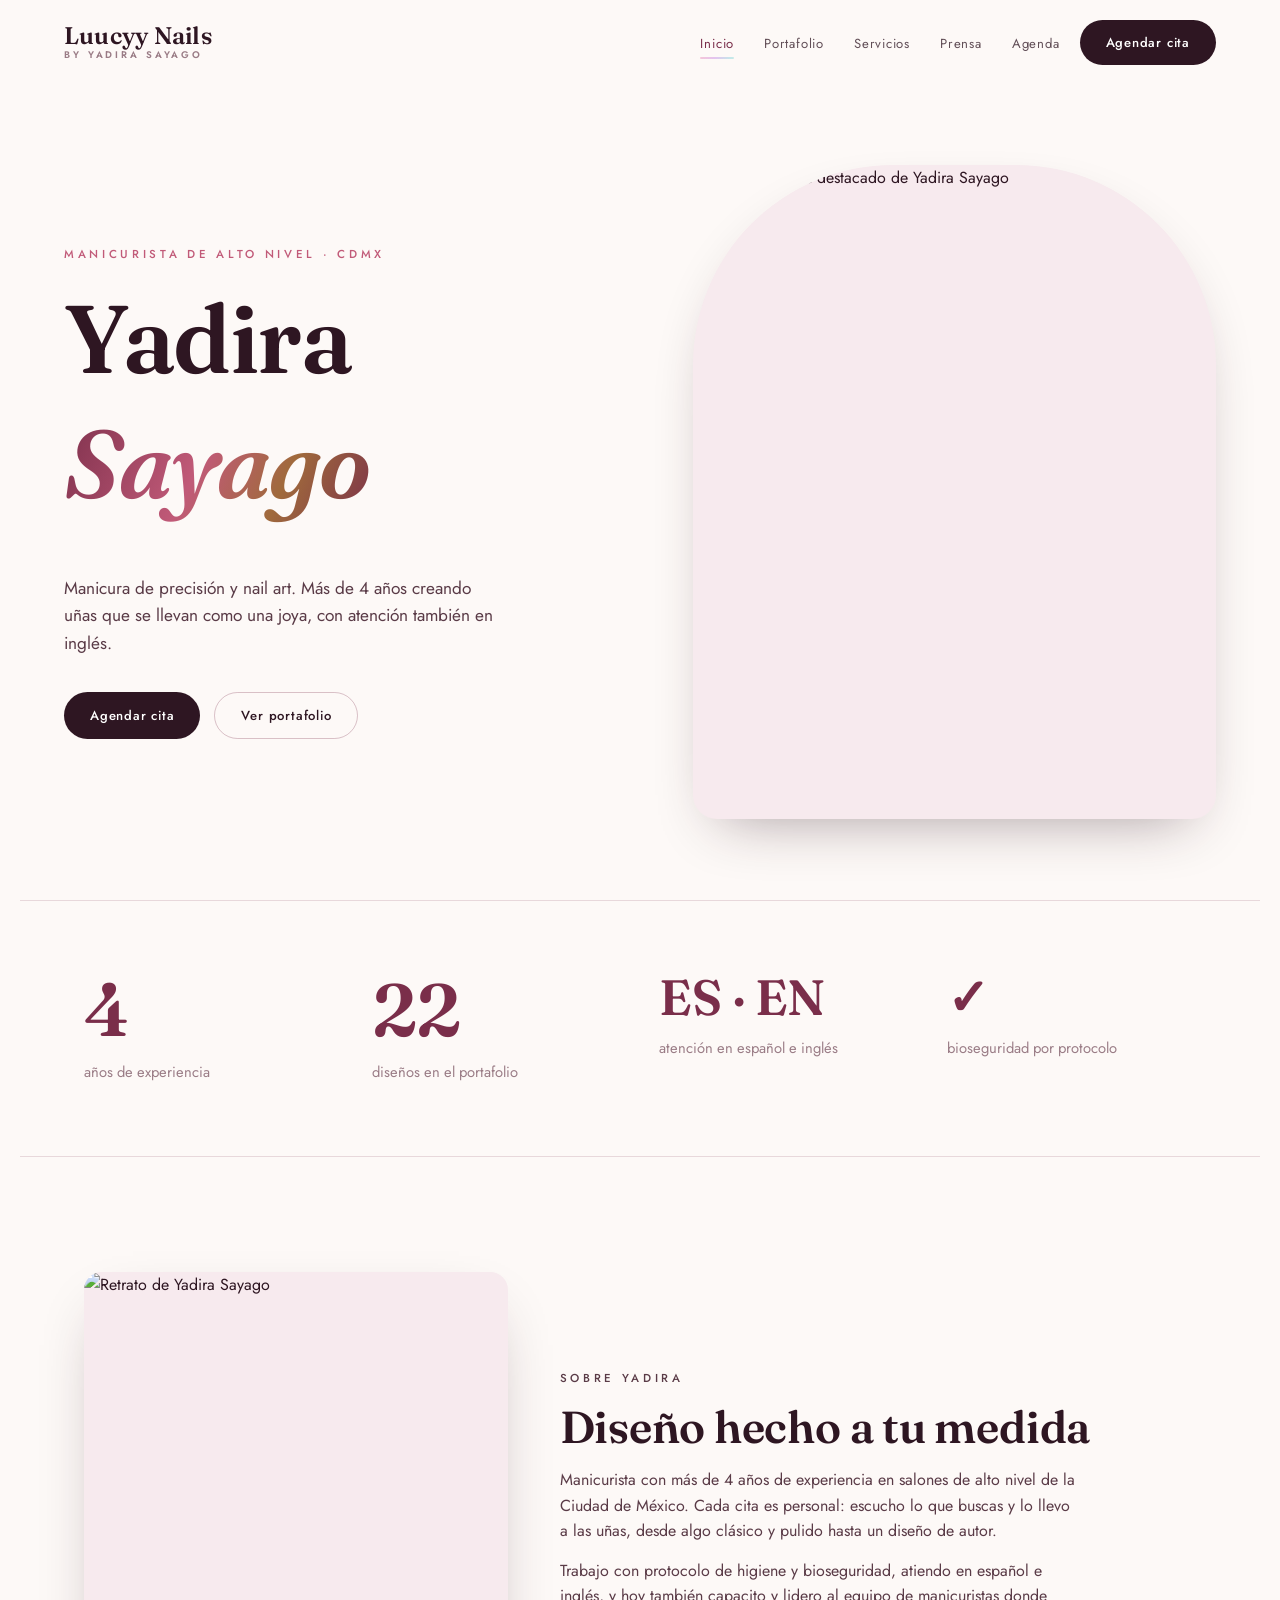
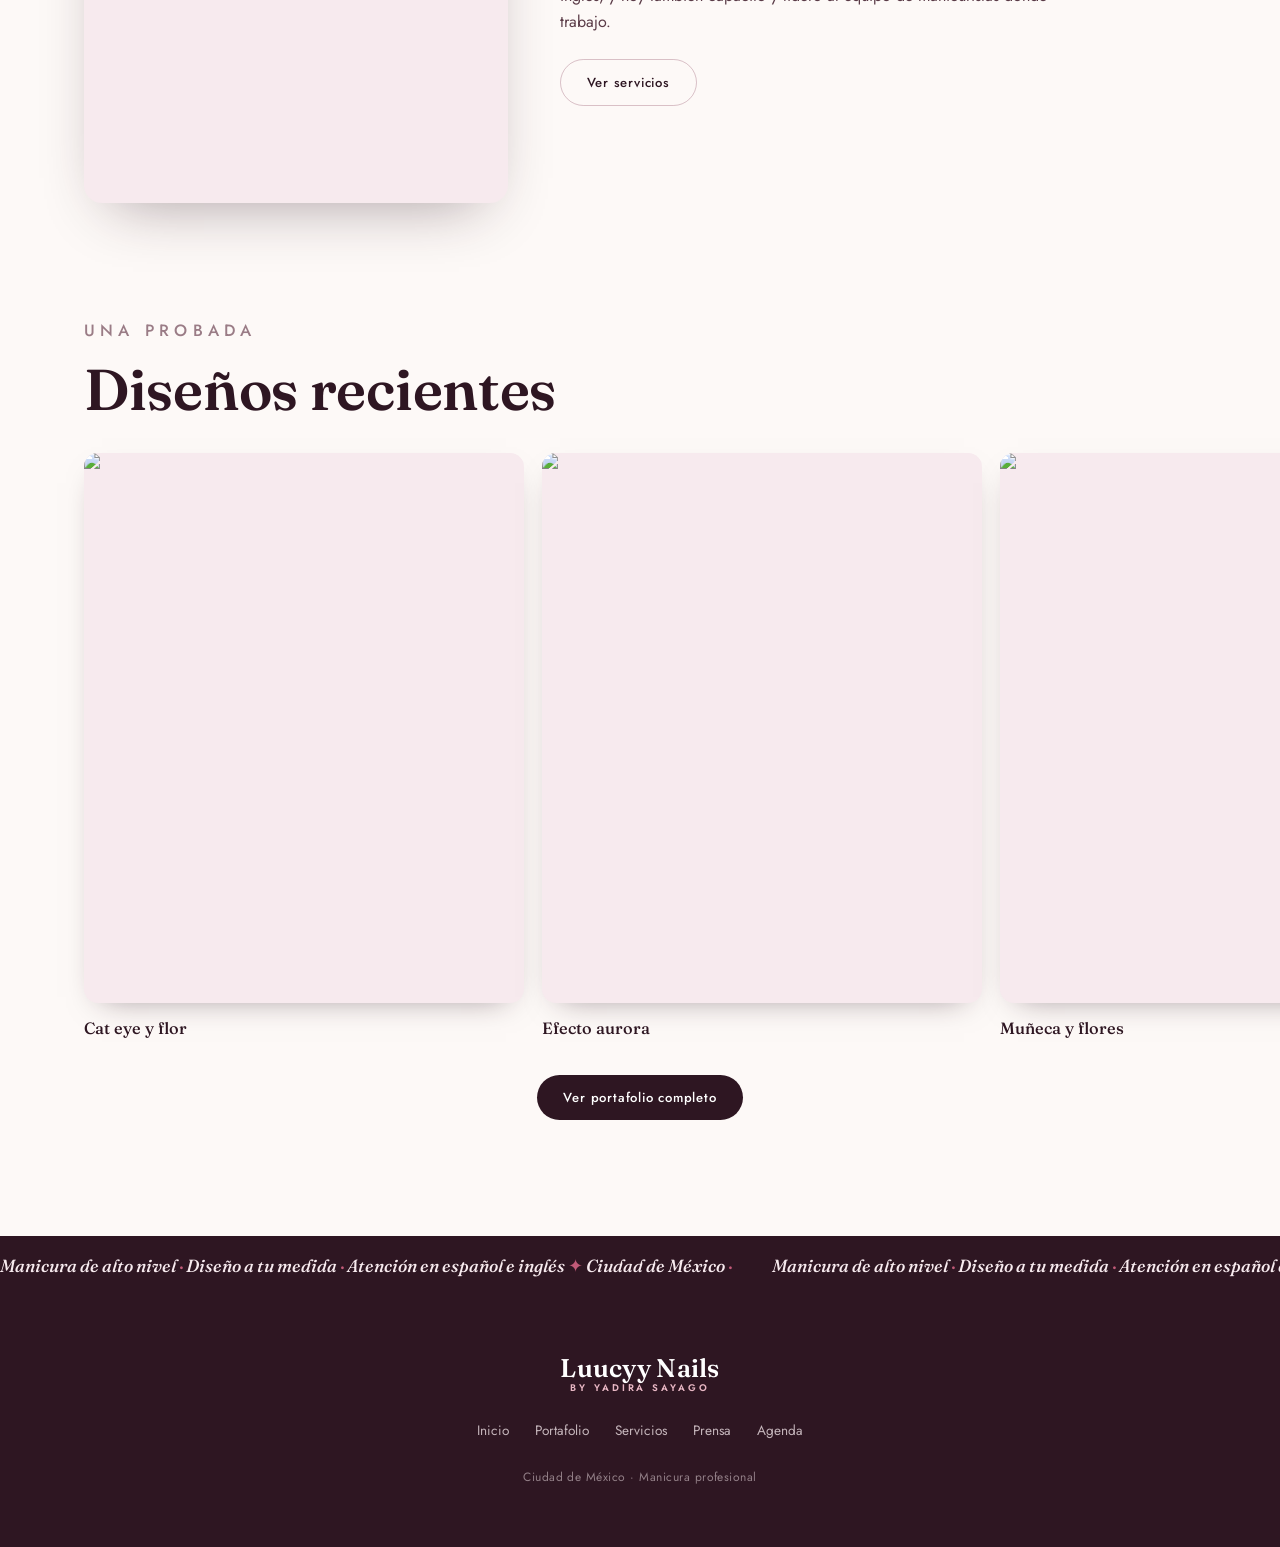
==== index.html @ a4af05b7 "Refactor site markup/styles for accessibility Modernize HTML structure and CSS across the site: repl" ====
<!DOCTYPE html>
<html lang="es">
<head>
<meta charset="UTF-8">
<meta name="viewport" content="width=device-width, initial-scale=1.0, viewport-fit=cover">
<title>Luucyy Nails · Yadira Sayago · Manicurista en CDMX</title>
<meta name="description" content="Yadira Sayago, manicurista de alto nivel en la Ciudad de México. Manicura de precisión, nail art y diseño a tu medida. Agenda en línea.">
<link rel="preconnect" href="https://fonts.googleapis.com">
<link rel="preconnect" href="https://fonts.gstatic.com" crossorigin>
<link href="https://fonts.googleapis.com/css2?family=Fraunces:ital,opsz,wght@0,9..144,400;0,9..144,500;0,9..144,600;0,9..144,700;1,9..144,400;1,9..144,500;1,9..144,600&family=Jost:wght@300;400;500;600&display=swap" rel="stylesheet">
<link rel="stylesheet" href="assets/styles.css">
</head>
<body>
<header class="nav" id="nav">
  <a class="brand" href="index.html"><span>Luucyy Nails</span><small>by Yadira Sayago</small></a>
  <nav aria-label="Navegación principal">
    <ul class="links" id="links">
      <li><a href="index.html" aria-current="page">Inicio</a></li>
      <li><a href="portafolio.html">Portafolio</a></li>
      <li><a href="servicios.html">Servicios</a></li>
      <li><a href="prensa.html">Prensa</a></li>
      <li><a href="agenda.html">Agenda</a></li>
      <li class="nav-cta-mobile"><a class="btn btn-primary" href="agenda.html"><span>Agendar cita</span></a></li>
    </ul>
  </nav>
  <a class="btn btn-primary nav-cta" href="agenda.html"><span>Agendar cita</span></a>
  <button class="burger" id="burger" aria-label="Abrir menú" aria-expanded="false"><span></span><span></span><span></span></button>
</header>
<main>
  <section class="hero" aria-label="Presentación">
    <div class="hero-copy">
      <p class="eyebrow reveal">Manicurista de alto nivel · CDMX</p>
      <h1 class="reveal">Yadira <span class="it name-accent">Sayago</span></h1>
      <p class="lead reveal">Manicura de precisión y nail art. Más de 4 años creando uñas que se llevan como una joya, con atención también en inglés.</p>
      <p class="hero-cta reveal">
        <a class="btn btn-primary" href="agenda.html"><span>Agendar cita</span></a>
        <a class="btn btn-ghost" href="portafolio.html">Ver portafolio</a>
      </p>
    </div>
    <figure class="hero-visual reveal">
      <img src="assets/img/hero.jpg" alt="Diseño de uñas destacado de Yadira Sayago" width="880" height="1100">
    </figure>
  </section>

  <dl class="stats" aria-label="Datos rápidos">
    <div class="stat reveal"><dt data-count="4" data-prefix="+">+4</dt><dd>años de experiencia</dd></div>
    <div class="stat reveal"><dt data-count="25" data-prefix="+">+25</dt><dd>diseños en el portafolio</dd></div>
    <div class="stat txt reveal"><dt>ES · EN</dt><dd>atención en español e inglés</dd></div>
    <div class="stat txt reveal"><dt>✓</dt><dd>bioseguridad por protocolo</dd></div>
  </dl>

  <section class="section about" aria-labelledby="about-h">
    <figure class="about-photo reveal">
      <img src="assets/img/yadira-retrato.jpg" alt="Retrato de Yadira Sayago" width="640" height="800" loading="lazy">
    </figure>
    <div class="about-copy reveal">
      <p class="eyebrow">Sobre Yadira</p>
      <h2 id="about-h">Diseño hecho a tu medida</h2>
      <p>Manicurista con más de 4 años de experiencia en salones de alto nivel de la Ciudad de México. Cada cita es personal: escucho lo que buscas y lo llevo a las uñas, desde algo clásico y pulido hasta un diseño de autor.</p>
      <p>Trabajo con protocolo de higiene y bioseguridad, atiendo en español e inglés, y hoy también capacito y lidero al equipo de manicuristas donde trabajo.</p>
      <a class="btn btn-ghost" href="servicios.html">Ver servicios</a>
    </div>
  </section>

  <section class="section teaser" aria-labelledby="teaser-h" style="padding-top:0">
    <header class="head-block reveal" style="margin-bottom:32px">
      <p class="eyebrow">Una probada</p>
      <h2 id="teaser-h">Diseños recientes</h2>
    </header>
    <ul class="grid teaser-grid">
      <li class="cell" data-cat="chrome" data-label="Chrome y efectos">
        <figure class="tile"><img src="assets/img/chrome-y-efectos/cat-eye-y-flor.jpg" alt="Diseño de uñas: Cat eye y flor" loading="lazy" width="440" height="550"><figcaption>Cat eye y flor</figcaption></figure>
      </li>
      <li class="cell" data-cat="chrome" data-label="Chrome y efectos">
        <figure class="tile"><img src="assets/img/chrome-y-efectos/efecto-aurora.jpg" alt="Diseño de uñas: Efecto aurora" loading="lazy" width="440" height="550"><figcaption>Efecto aurora</figcaption></figure>
      </li>
      <li class="cell" data-cat="nailart" data-label="Nail Art">
        <figure class="tile"><img src="assets/img/nail-art/muneca-y-flores.jpg" alt="Diseño de uñas: Muñeca y flores" loading="lazy" width="440" height="550"><figcaption>Muñeca y flores</figcaption></figure>
      </li>
      <li class="cell" data-cat="nailart" data-label="Nail Art">
        <figure class="tile"><img src="assets/img/nail-art/press-on-con-blooming.jpg" alt="Diseño de uñas: Press on con blooming" loading="lazy" width="440" height="550"><figcaption>Press on con blooming</figcaption></figure>
      </li>
    </ul>
    <p class="center reveal" style="margin-top:34px"><a class="btn btn-primary" href="portafolio.html"><span>Ver portafolio completo</span></a></p>
  </section>
</main>
<div class="marquee" aria-hidden="true"><div class="marquee-track">
  <span>Manicura de alto nivel <span class="dot">·</span> Diseño a tu medida <span class="dot">·</span> Atención en español e inglés <span class="dot">✦</span> Ciudad de México <span class="dot">·</span> </span>
  <span>Manicura de alto nivel <span class="dot">·</span> Diseño a tu medida <span class="dot">·</span> Atención en español e inglés <span class="dot">✦</span> Ciudad de México <span class="dot">·</span> </span>
  <span>Manicura de alto nivel <span class="dot">·</span> Diseño a tu medida <span class="dot">·</span> Atención en español e inglés <span class="dot">✦</span> Ciudad de México <span class="dot">·</span> </span>
  <span>Manicura de alto nivel <span class="dot">·</span> Diseño a tu medida <span class="dot">·</span> Atención en español e inglés <span class="dot">✦</span> Ciudad de México <span class="dot">·</span> </span>
</div></div>
<footer class="foot">
  <p class="brand">Luucyy Nails<small>by Yadira Sayago</small></p>
  <nav aria-label="Pie de página"><ul>
    <li><a href="index.html">Inicio</a></li><li><a href="portafolio.html">Portafolio</a></li>
    <li><a href="servicios.html">Servicios</a></li><li><a href="prensa.html">Prensa</a></li><li><a href="agenda.html">Agenda</a></li>
  </ul></nav>
  <p class="fine">Ciudad de México · Manicura profesional</p>
</footer>
<div class="dock" id="dock">
  <a class="btn fab-wa" href="https://wa.me/525528695896" target="_blank" rel="noopener"><span>WhatsApp</span></a>
  <a class="btn btn-primary" href="agenda.html"><span>Agendar</span></a>
</div>
<dialog class="lb" id="lb">
  <figure>
    <button class="lb-close" aria-label="Cerrar">✕</button>
    <img src="" alt="">
    <figcaption class="info">
      <span class="eyebrow">Categoría</span>
      <h3>Nombre</h3>
      <p>Foto del portafolio de Yadira Sayago.</p>
    </figcaption>
  </figure>
</dialog>
<script src="assets/app.js"></script>
</body>
</html>
---- assets/styles.css ----
/* ===========================================================
   Luucyy Nails · estilos
   Display: Fraunces · Cuerpo: Jost
   =========================================================== */
:root{
  --ink:#2E1622; --wine:#7A2E4A; --rose:#C15A78; --rose-soft:#E8B7C4;
  --petal:#F7EAEE; --cream:#FDF9F7; --champ:#C6A15B; --muted:#9A7C86;
  --chrome:linear-gradient(115deg,#f5c6d8 0%,#e3c4ef 22%,#c3e9ea 46%,#f3e6c2 68%,#f0bcd2 88%,#dcc4ee 100%);
  --shadow:0 24px 60px -28px rgba(46,22,34,.45);
  --serif:"Fraunces",Georgia,serif; --sans:"Jost",system-ui,sans-serif;
  --maxw:1240px;
}
*{margin:0;padding:0;box-sizing:border-box}
html{scroll-behavior:smooth;-webkit-text-size-adjust:100%}
body{font-family:var(--sans);color:var(--ink);background:var(--cream);line-height:1.6;
  overflow-x:hidden;-webkit-font-smoothing:antialiased;text-rendering:optimizeLegibility}
h1,h2,h3{font-family:var(--serif);font-weight:600;line-height:1.1;letter-spacing:-.005em;
  font-optical-sizing:auto;font-variation-settings:"wght" 600,"opsz" 42}
a{color:inherit;text-decoration:none}
img{max-width:100%;display:block}
ul{list-style:none}
button{font:inherit}

.eyebrow{font-family:var(--sans);font-size:.72rem;font-weight:500;letter-spacing:.32em;
  text-transform:uppercase;color:var(--rose)}
.center{text-align:center}

.chrome{background:var(--chrome);background-size:280% 280%;-webkit-background-clip:text;background-clip:text;color:transparent;animation:sheen 7s ease-in-out infinite}
@keyframes sheen{0%{background-position:0% 50%}50%{background-position:100% 50%}100%{background-position:0% 50%}}
.name-accent{display:inline-block;padding-bottom:.08em;line-height:1.5;
  background:linear-gradient(115deg,#7A2E4A,#C15A78 45%,#A06A3C 70%,#7A2E4A);
  -webkit-background-clip:text;background-clip:text;color:transparent;font-style:italic;
  font-variation-settings:"wght" 600,"opsz" 40}

/* ---- HEADER / NAV ---- */
.nav{position:fixed;inset:0 0 auto 0;z-index:60;display:flex;align-items:center;gap:20px;justify-content:space-between;
  padding:20px clamp(20px,5vw,64px);transition:.4s ease;background:transparent}
.nav.scrolled{background:rgba(253,249,247,.85);backdrop-filter:blur(14px);padding-top:14px;padding-bottom:14px;box-shadow:0 1px 0 rgba(122,46,74,.08)}
.brand{font-family:var(--serif);font-size:1.5rem;font-weight:600;line-height:1;letter-spacing:.01em;
  font-variation-settings:"wght" 600,"opsz" 30}
.brand small{font-family:var(--sans);font-size:.6rem;letter-spacing:.3em;text-transform:uppercase;color:var(--muted);display:block;margin-top:3px;font-weight:500}
.nav nav{margin-left:auto}
.links{display:flex;align-items:center;gap:30px}
.links a{font-size:.82rem;letter-spacing:.06em;color:var(--ink);position:relative;padding:4px 0;opacity:.75;transition:.25s}
.links a:hover{opacity:1}
.links a[aria-current]{opacity:1;color:var(--wine)}
.links a[aria-current]:not(.btn)::after{content:"";position:absolute;left:0;right:0;bottom:-2px;height:2px;background:var(--chrome);background-size:200% 200%;border-radius:2px}
.nav-cta-mobile{display:none}

.btn{display:inline-flex;align-items:center;gap:8px;font-family:var(--sans);font-size:.82rem;letter-spacing:.06em;
  font-weight:500;padding:12px 26px;border-radius:999px;cursor:pointer;border:none;transition:.3s ease;white-space:nowrap}
.btn-primary{background:var(--ink);color:#fff;position:relative;overflow:hidden;isolation:isolate}
.btn-primary::before{content:"";position:absolute;inset:0;z-index:-1;background:var(--chrome);background-size:220% 220%;opacity:0;transition:.35s}
.btn-primary:hover::before{opacity:1;animation:sheen 3s linear infinite}
.btn-primary:hover{color:var(--ink)}
.btn-ghost{background:transparent;color:var(--ink);border:1px solid rgba(122,46,74,.28)}
.btn-ghost:hover{border-color:var(--wine);background:rgba(122,46,74,.05)}
.nav-cta{flex:none}
.burger{display:none;flex-direction:column;gap:5px;background:none;border:none;cursor:pointer;padding:6px}
.burger span{width:24px;height:2px;background:var(--ink);border-radius:2px;transition:.3s}

/* ---- SECTIONS ---- */
.section{padding:clamp(64px,9vw,120px) clamp(20px,5vw,64px);max-width:var(--maxw);margin:0 auto}
.section.first{padding-top:clamp(120px,15vh,180px)}
.head-block{max-width:640px;margin-bottom:56px}
.head-block h2{font-size:clamp(2.2rem,5vw,3.6rem);margin:14px 0 16px}
.head-block p{color:var(--muted);font-size:1.02rem}

/* ---- HERO ---- */
.hero{min-height:100svh;display:grid;grid-template-columns:1.05fr .95fr;gap:clamp(24px,4vw,60px);
  align-items:center;padding:clamp(120px,16vh,150px) clamp(20px,5vw,64px) 60px;max-width:1300px;margin:0 auto}
.hero-copy .eyebrow{display:block;margin-bottom:22px}
.hero-copy h1{font-size:clamp(3.2rem,8vw,6rem);letter-spacing:-.015em;margin-bottom:8px;padding-bottom:.06em;
  font-variation-settings:"wght" 600,"opsz" 40}
.hero-copy .lead{max-width:440px;color:#5a3b47;font-size:1.08rem;margin:26px 0 34px}
.hero-cta{display:flex;gap:14px;flex-wrap:wrap}
.hero-visual{margin:0;position:relative;aspect-ratio:4/5;border-radius:200px 200px 24px 24px;overflow:hidden;
  background:var(--petal);box-shadow:var(--shadow)}
.hero-visual img{width:100%;height:100%;object-fit:cover}

/* ---- STATS (dl) ---- */
.stats{display:grid;grid-template-columns:repeat(4,1fr);gap:clamp(24px,3vw,40px);
  border-top:1px solid rgba(122,46,74,.16);border-bottom:1px solid rgba(122,46,74,.16);
  padding:clamp(44px,6vw,72px) clamp(20px,5vw,64px);max-width:var(--maxw);margin:0 auto}
.stat dt{font-family:var(--serif);font-size:clamp(2.8rem,6vw,4.6rem);font-weight:600;color:var(--wine);
  line-height:1;letter-spacing:-.01em;font-variation-settings:"wght" 600,"opsz" 28}
.stat.txt dt{font-size:clamp(2rem,4.2vw,3.1rem)}
.stat dd{font-size:.92rem;color:var(--muted);margin-top:14px;max-width:180px}

/* ---- ABOUT ---- */
.about{display:grid;grid-template-columns:.8fr 1.2fr;gap:clamp(28px,4vw,56px);align-items:center}
.about-photo{margin:0;aspect-ratio:4/5;border-radius:18px;overflow:hidden;background:var(--petal);box-shadow:var(--shadow)}
.about-photo img{width:100%;height:100%;object-fit:cover}
.about-copy h2{font-size:clamp(1.9rem,4vw,2.8rem);margin:14px 0 16px}
.about-copy p{color:#5a3b47;margin-bottom:14px;max-width:520px}
.about-copy .btn{margin-top:10px}

/* ---- GALLERY ---- */
.filters{display:flex;gap:10px;flex-wrap:wrap;margin-bottom:36px;padding:0}
.chip{font-family:var(--sans);font-size:.8rem;letter-spacing:.04em;padding:9px 18px;border-radius:999px;
  border:1px solid rgba(122,46,74,.24);background:transparent;color:var(--wine);cursor:pointer;transition:.25s}
.chip:hover{background:rgba(193,90,120,.1)}
.chip[aria-pressed="true"]{background:var(--ink);color:#fff;border-color:var(--ink)}
.grid{display:grid;grid-template-columns:repeat(auto-fill,minmax(220px,1fr));gap:18px}
.teaser-grid{grid-template-columns:repeat(4,1fr)}
.cell{transition:.4s cubic-bezier(.2,.7,.2,1)}
.cell.hide{display:none}
.tile{margin:0;cursor:zoom-in;transition:.4s cubic-bezier(.2,.7,.2,1)}
.tile img{width:100%;aspect-ratio:4/5;object-fit:cover;border-radius:14px;background:var(--petal);
  box-shadow:0 12px 30px -18px rgba(46,22,34,.5);color:transparent;font-size:0}
.tile figcaption{font-family:var(--serif);font-size:1.02rem;font-weight:500;margin-top:12px;color:var(--ink)}
.tile:hover{transform:translateY(-4px)}

/* ---- SERVICES ---- */
.svc-grid{display:grid;grid-template-columns:repeat(3,1fr);gap:1px;background:rgba(122,46,74,.14);
  border:1px solid rgba(122,46,74,.14);border-radius:20px;overflow:hidden}
.svc{background:var(--cream);padding:34px 30px;transition:.35s}
.svc:hover{background:var(--petal)}
.svc .n{font-family:var(--serif);font-size:1.05rem;color:var(--rose);font-style:italic;font-weight:500;display:block;margin-bottom:14px}
.svc h3{font-size:1.35rem;margin-bottom:10px}
.svc p{color:var(--muted);font-size:.94rem}
.badges{display:flex;gap:12px;flex-wrap:wrap;margin-top:36px}
.badge{display:inline-flex;align-items:center;gap:9px;font-size:.85rem;color:var(--wine);
  border:1px solid rgba(122,46,74,.24);border-radius:999px;padding:10px 20px}
.badge::before{content:"";width:8px;height:8px;border-radius:50%;background:var(--chrome);background-size:200% 200%}

/* ---- PRENSA ---- */
.press-hero{display:grid;grid-template-columns:1fr 1fr;gap:clamp(24px,4vw,50px);align-items:center}
.press-hero h2{font-size:clamp(2rem,4.5vw,3.2rem);margin:14px 0 18px}
.press-hero p{color:var(--muted);margin-bottom:14px}
.tv-tag{display:inline-flex;align-items:center;gap:10px;font-family:var(--serif);font-style:italic;font-weight:500;font-size:1.1rem;color:var(--wine)}
.press-figure{margin:0;aspect-ratio:4/3;border-radius:16px;overflow:hidden;background:var(--petal)}
.press-figure img{width:100%;height:100%;object-fit:cover}
.press-shots{display:grid;grid-template-columns:repeat(3,1fr);gap:14px;margin-top:40px}
.press-shots .tile img{aspect-ratio:3/4}

/* ---- AGENDA ---- */
.book{display:grid;grid-template-columns:.9fr 1.1fr;gap:clamp(28px,4vw,56px);align-items:stretch}
.book .intro h2{font-size:clamp(2.2rem,5vw,3.4rem);margin:14px 0 18px}
.book .intro p{color:var(--muted);margin-bottom:28px;max-width:380px}
.contact-row{font-style:normal;display:flex;flex-direction:column;gap:14px;margin-top:24px}
.contact-row a{display:flex;align-items:center;gap:14px;font-size:.98rem;color:var(--ink);transition:.25s}
.contact-row a:hover{color:var(--rose)}
.contact-row .k{width:38px;height:38px;border-radius:50%;display:grid;place-items:center;background:var(--petal);font-size:.9rem;flex:none}
.cal{background:var(--ink);border-radius:24px;padding:clamp(28px,4vw,44px);color:var(--petal);position:relative;overflow:hidden;display:flex;flex-direction:column;justify-content:center;min-height:360px}
.cal::before{content:"";position:absolute;top:-40%;right:-20%;width:70%;height:80%;background:var(--chrome);background-size:200% 200%;filter:blur(40px);opacity:.5;animation:sheen 10s ease-in-out infinite}
.cal>*{position:relative;z-index:1}
.cal .eyebrow{color:var(--rose-soft)}
.cal h3{color:#fff;font-size:1.9rem;margin:12px 0 10px}
.cal p{color:rgba(247,234,238,.72);font-size:.92rem;margin-bottom:26px}
.cal .fake{border:1px dashed rgba(247,234,238,.35);border-radius:14px;padding:22px;margin-bottom:22px;font-size:.85rem;color:rgba(247,234,238,.7)}
.cal .fake b{color:#fff;font-family:var(--serif);font-style:italic;font-weight:500}

/* ---- FOOTER ---- */
.foot{background:var(--ink);color:var(--petal);padding:60px clamp(20px,5vw,64px);text-align:center}
.foot .brand{color:#fff;font-size:1.6rem}
.foot .brand small{color:var(--rose-soft)}
.foot nav ul{display:flex;gap:26px;justify-content:center;flex-wrap:wrap;margin:26px 0;font-size:.85rem}
.foot nav a{opacity:.75}
.foot nav a:hover{opacity:1}
.foot .fine{font-size:.75rem;color:rgba(247,234,238,.5);letter-spacing:.04em}

/* ---- MARQUEE (decorativo) ---- */
.marquee{background:var(--ink);color:var(--petal);overflow:hidden;white-space:nowrap;padding:16px 0}
.marquee-track{display:inline-flex;gap:40px;animation:slide 26s linear infinite}
.marquee span{font-family:var(--serif);font-style:italic;font-size:1.1rem;font-variation-settings:"wght" 500,"opsz" 36}
.marquee .dot{color:var(--rose);font-style:normal}
@keyframes slide{from{transform:translateX(0)}to{transform:translateX(-50%)}}

/* ---- DOCK ---- */
.dock{position:fixed;right:20px;bottom:20px;z-index:55;display:flex;flex-direction:column;gap:12px;
  opacity:0;transform:translateY(20px);transition:.4s;pointer-events:none}
.dock.show{opacity:1;transform:none;pointer-events:auto}
.dock .btn{box-shadow:var(--shadow)}
.fab-wa{background:#25623f;color:#fff}
.fab-wa:hover{background:#1f5334;color:#fff}

/* ---- LIGHTBOX (dialog) ---- */
.lb{border:none;padding:0;max-width:460px;width:calc(100% - 40px);border-radius:20px;
  background:var(--cream);box-shadow:var(--shadow);overflow:hidden}
.lb::backdrop{background:rgba(28,12,18,.72);backdrop-filter:blur(6px)}
.lb figure{margin:0;position:relative}
.lb img{width:100%;aspect-ratio:4/5;object-fit:cover;background:var(--petal)}
.lb .info{padding:22px 24px}
.lb .info .eyebrow{margin-bottom:8px;display:block}
.lb .info h3{font-size:1.4rem;margin-bottom:6px}
.lb .info p{color:var(--muted);font-size:.88rem}
.lb-close{position:absolute;top:14px;right:14px;width:40px;height:40px;border-radius:50%;border:none;
  background:rgba(253,249,247,.92);cursor:pointer;font-size:1.1rem;color:var(--ink)}

/* ---- REVEAL ---- */
.reveal{opacity:0;transform:translateY(26px);transition:.8s cubic-bezier(.2,.7,.2,1)}
.reveal.in{opacity:1;transform:none}

/* ---- RESPONSIVE ---- */
@media(max-width:1000px){
  .svc-grid{grid-template-columns:repeat(2,1fr)}
}
@media(max-width:900px){
  .hero{grid-template-columns:1fr;min-height:auto;gap:36px}
  .hero-visual{max-width:420px;margin:0 auto;width:100%}
  .stats{grid-template-columns:repeat(2,1fr);gap:34px 24px}
  .press-hero,.book{grid-template-columns:1fr}
  .about{grid-template-columns:1fr}
  .about-photo{max-width:340px;margin:0 auto;width:100%}
  .teaser-grid{grid-template-columns:1fr 1fr}
  .nav nav{margin-left:0}
  .links{display:none}
  .links.open{display:flex;position:fixed;top:62px;left:0;right:0;flex-direction:column;align-items:stretch;gap:0;
    background:rgba(253,249,247,.98);backdrop-filter:blur(14px);padding:12px 24px 24px;box-shadow:var(--shadow)}
  .links.open li{padding:0}
  .links.open a{display:block;padding:14px 0;border-bottom:1px solid rgba(122,46,74,.1);font-size:1rem}
  .links.open .nav-cta-mobile{display:block;margin-top:16px}
  .links.open .nav-cta-mobile a{border:none;justify-content:center}
  .nav-cta{display:none}
  .burger{display:flex}
}
@media(max-width:560px){
  .svc-grid{grid-template-columns:1fr}
  .stats{grid-template-columns:1fr 1fr}
  .press-shots{grid-template-columns:1fr 1fr}
  .grid{grid-template-columns:1fr 1fr;gap:12px}
}
@media(prefers-reduced-motion:reduce){*{animation:none!important;transition:none!important}.reveal{opacity:1;transform:none}}
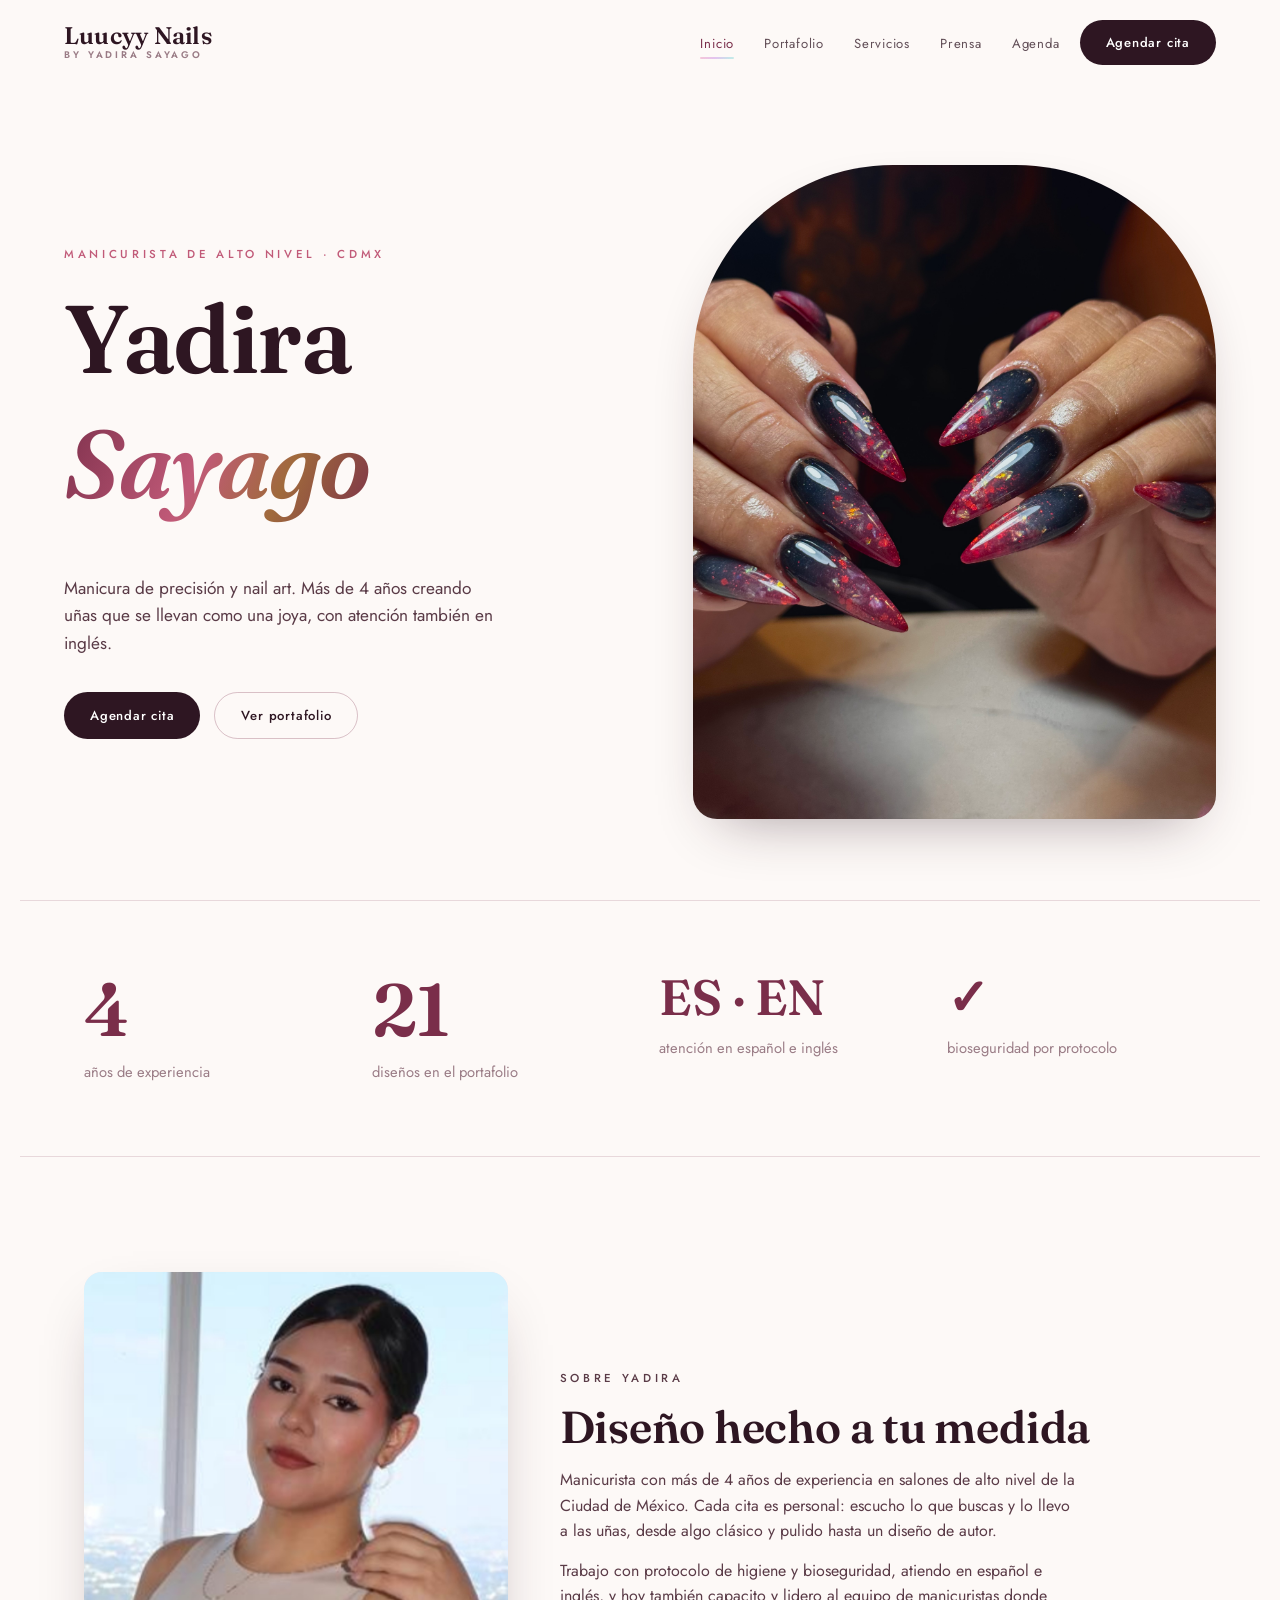
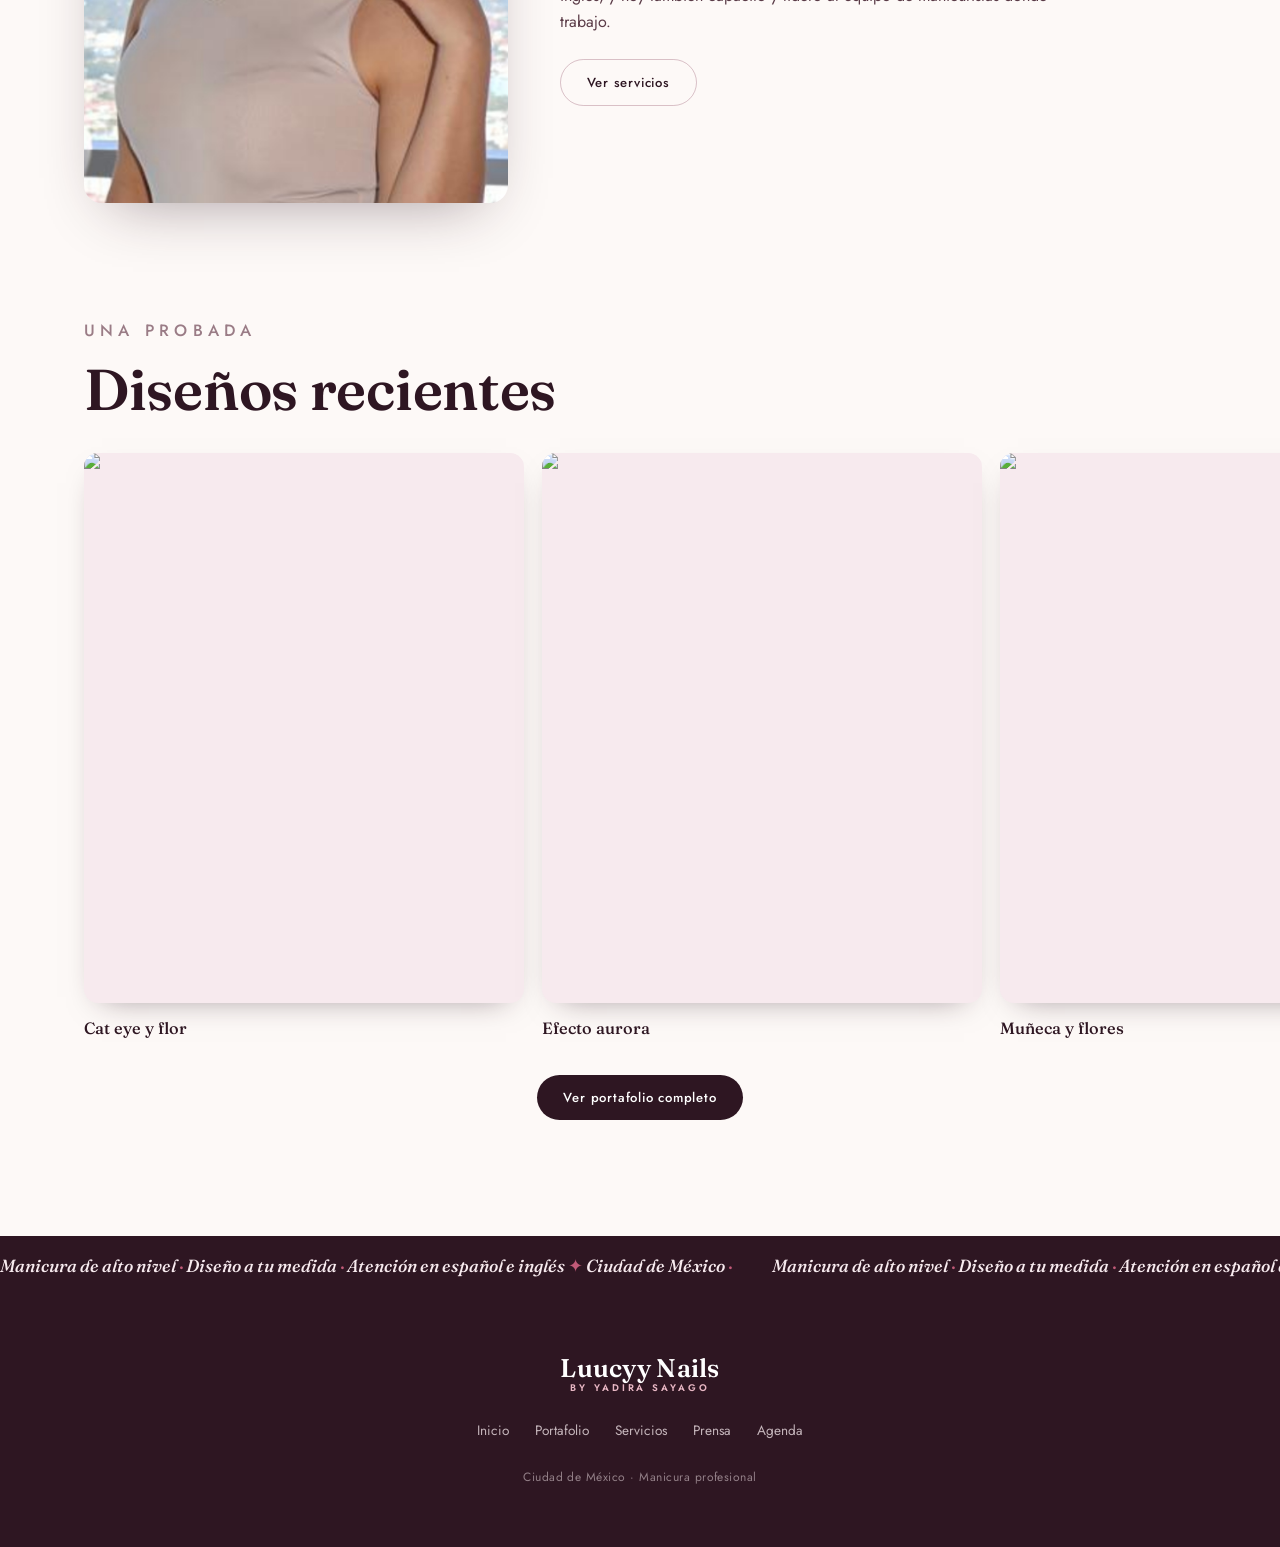
==== commit 8d76f6dc: "Add Calendly widget; update images & layout Embed Calendly inline widget in agenda.html (keeps exter" ====
--- a/index.html
+++ b/index.html
@@ -38,7 +38,7 @@
       </p>
     </div>
     <figure class="hero-visual reveal">
-      <img src="assets/img/hero.jpg" alt="Diseño de uñas destacado de Yadira Sayago" width="880" height="1100">
+      <img src="assets/img/hero.jpg" alt="Diseño de uñas destacado de Yadira Sayago" width="600" height="1100">
     </figure>
   </section>
 
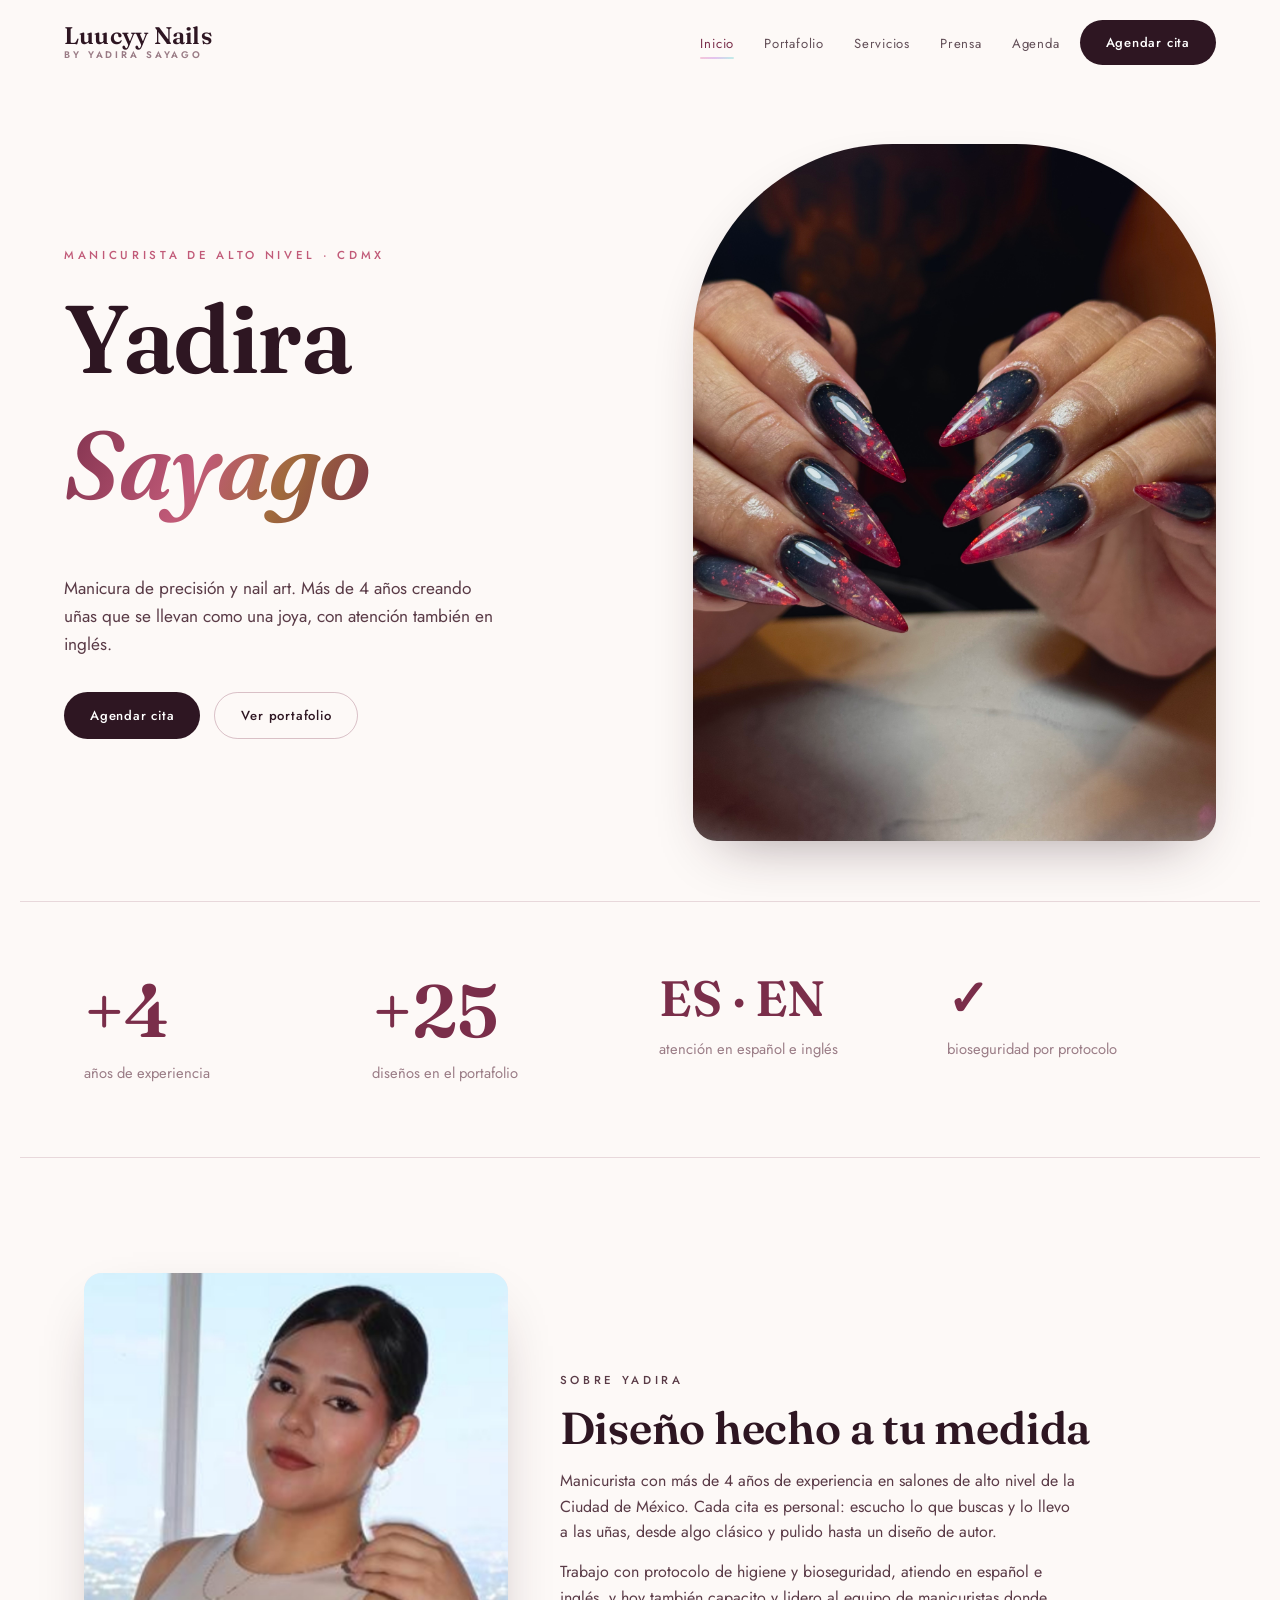
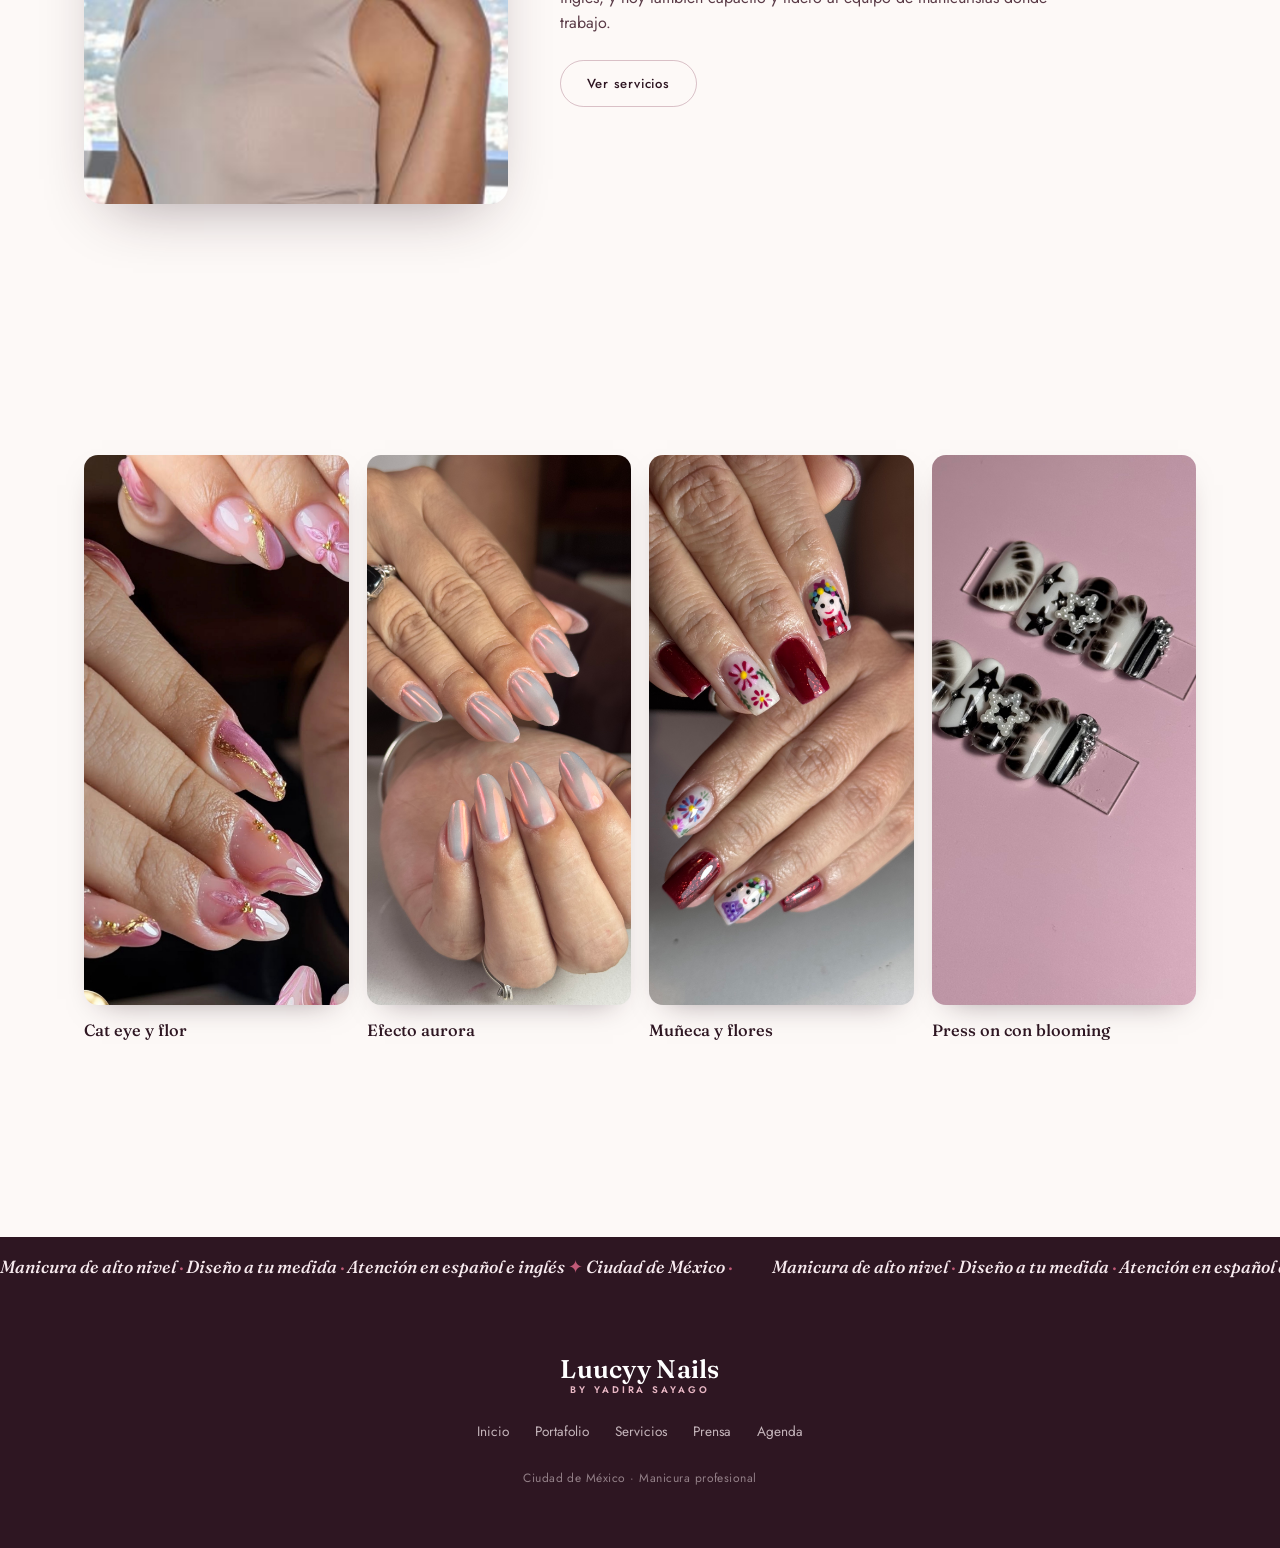
==== commit 3586fd55: "Refactor app.js, tweak hero styles, add images Refactors assets/app.js for progressive enhancement: " ====
--- a/index.html
+++ b/index.html
@@ -38,7 +38,7 @@
       </p>
     </div>
     <figure class="hero-visual reveal">
-      <img src="assets/img/hero.jpg" alt="Diseño de uñas destacado de Yadira Sayago" width="600" height="1100">
+      <img src="assets/img/hero.jpg" alt="Diseño de uñas destacado de Yadira Sayago" width="1536" height="2048">
     </figure>
   </section>
 
--- a/assets/styles.css
+++ b/assets/styles.css
@@ -9,6 +9,7 @@
   --shadow:0 24px 60px -28px rgba(46,22,34,.45);
   --serif:"Fraunces",Georgia,serif; --sans:"Jost",system-ui,sans-serif;
   --maxw:1240px;
+  --hero-focus:center center;
 }
 *{margin:0;padding:0;box-sizing:border-box}
 html{scroll-behavior:smooth;-webkit-text-size-adjust:100%}
@@ -74,9 +75,9 @@
   font-variation-settings:"wght" 600,"opsz" 40}
 .hero-copy .lead{max-width:440px;color:#5a3b47;font-size:1.08rem;margin:26px 0 34px}
 .hero-cta{display:flex;gap:14px;flex-wrap:wrap}
-.hero-visual{margin:0;position:relative;aspect-ratio:4/5;border-radius:200px 200px 24px 24px;overflow:hidden;
-  background:var(--petal);box-shadow:var(--shadow)}
-.hero-visual img{width:100%;height:100%;object-fit:cover}
+.hero-visual{margin:0;position:relative;width:min(100%,560px);justify-self:end;aspect-ratio:3/4;
+  border-radius:200px 200px 24px 24px;overflow:hidden;background:var(--petal);box-shadow:var(--shadow)}
+.hero-visual img{width:100%;height:100%;object-fit:cover;object-position:var(--hero-focus)}
 
 /* ---- STATS (dl) ---- */
 .stats{display:grid;grid-template-columns:repeat(4,1fr);gap:clamp(24px,3vw,40px);
@@ -198,7 +199,7 @@
 }
 @media(max-width:900px){
   .hero{grid-template-columns:1fr;min-height:auto;gap:36px}
-  .hero-visual{max-width:420px;margin:0 auto;width:100%}
+  .hero-visual{max-width:460px;margin:0 auto;width:100%;justify-self:center}
   .stats{grid-template-columns:repeat(2,1fr);gap:34px 24px}
   .press-hero,.book{grid-template-columns:1fr}
   .about{grid-template-columns:1fr}
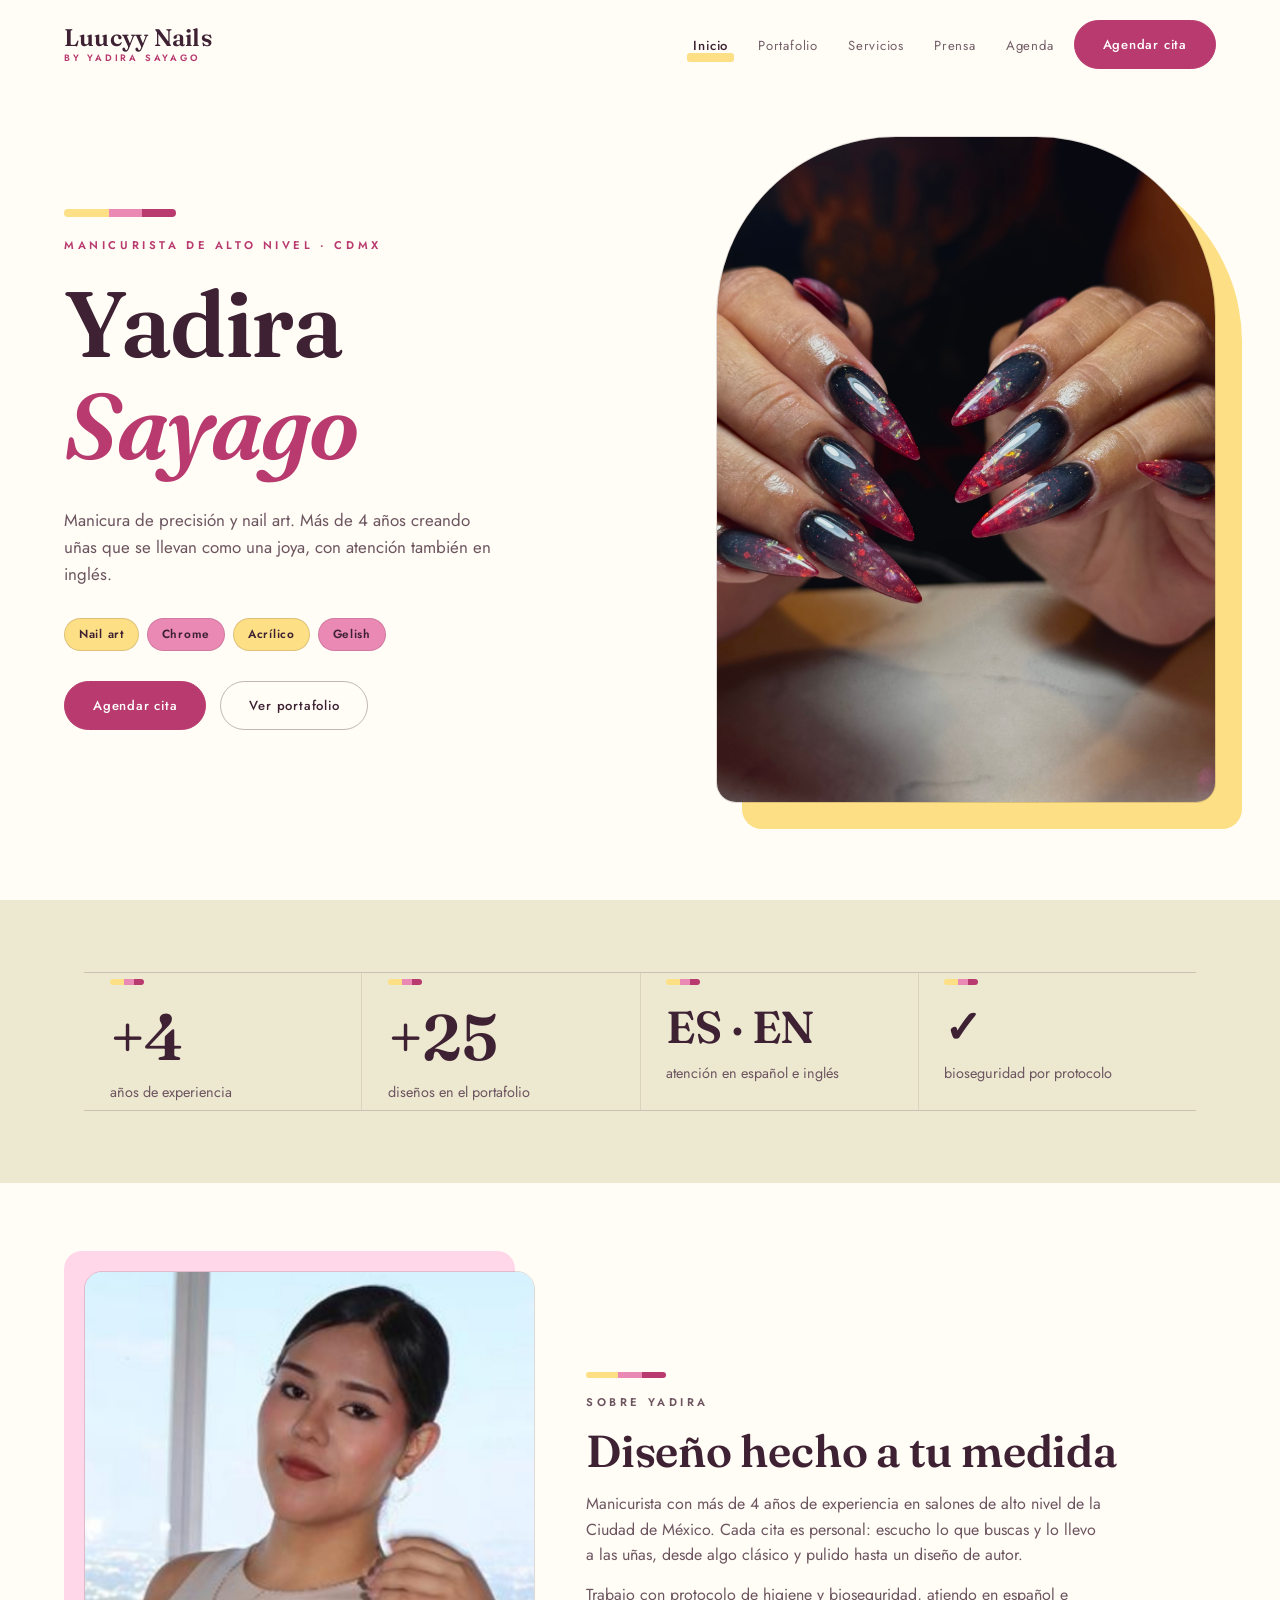
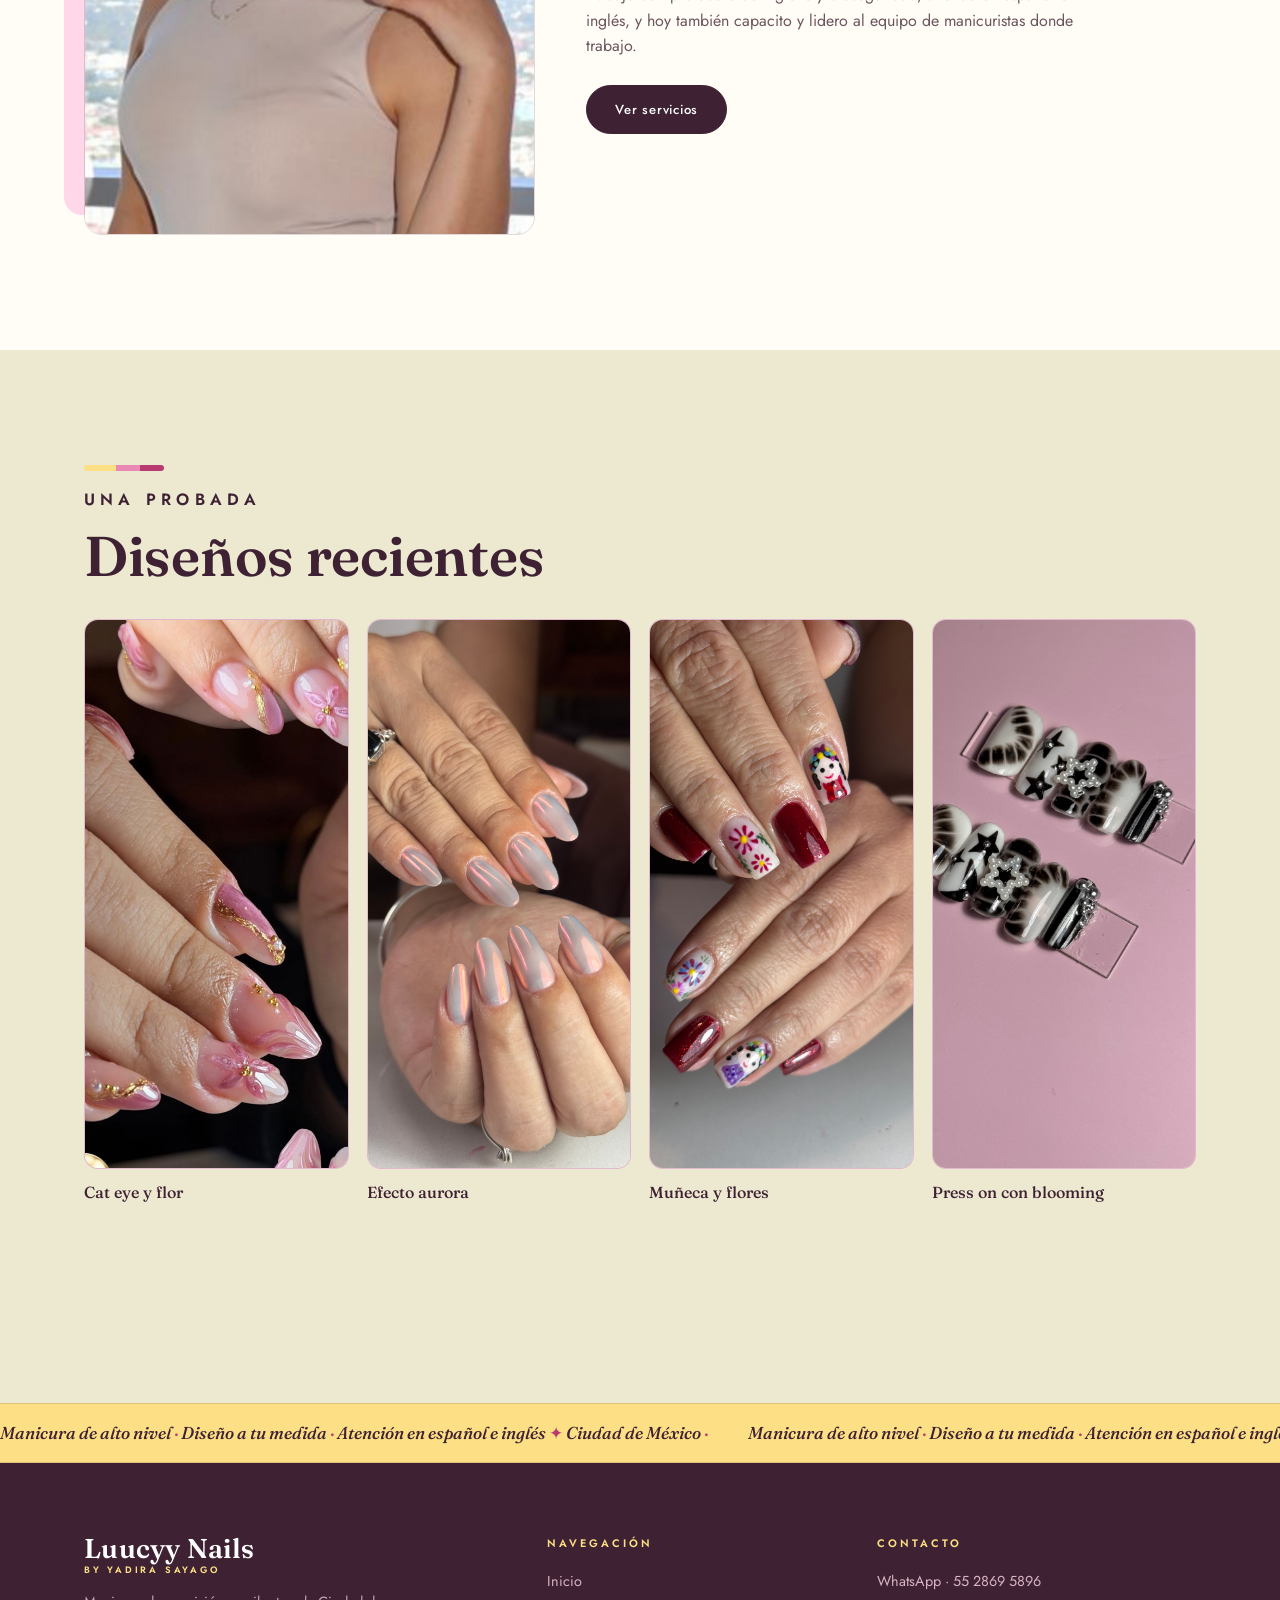
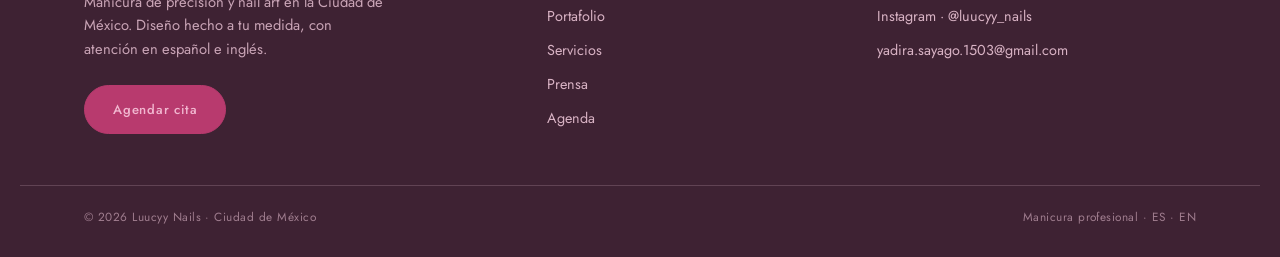
==== commit a1be3f7b: "Revamp site styles, footer and branding Introduce a brand kit and refreshed UI: new CSS variables, g" ====
--- a/index.html
+++ b/index.html
@@ -29,9 +29,13 @@
 <main>
   <section class="hero" aria-label="Presentación">
     <div class="hero-copy">
+      <div class="rule reveal" aria-hidden="true"></div>
       <p class="eyebrow reveal">Manicurista de alto nivel · CDMX</p>
-      <h1 class="reveal">Yadira <span class="it name-accent">Sayago</span></h1>
+      <h1 class="reveal">Yadira <span class="name-accent">Sayago</span></h1>
       <p class="lead reveal">Manicura de precisión y nail art. Más de 4 años creando uñas que se llevan como una joya, con atención también en inglés.</p>
+      <p class="hero-tags reveal">
+        <span class="tag y">Nail art</span><span class="tag">Chrome</span><span class="tag y">Acrílico</span><span class="tag">Gelish</span>
+      </p>
       <p class="hero-cta reveal">
         <a class="btn btn-primary" href="agenda.html"><span>Agendar cita</span></a>
         <a class="btn btn-ghost" href="portafolio.html">Ver portafolio</a>
@@ -42,28 +46,35 @@
     </figure>
   </section>
 
-  <dl class="stats" aria-label="Datos rápidos">
-    <div class="stat reveal"><dt data-count="4" data-prefix="+">+4</dt><dd>años de experiencia</dd></div>
-    <div class="stat reveal"><dt data-count="25" data-prefix="+">+25</dt><dd>diseños en el portafolio</dd></div>
-    <div class="stat txt reveal"><dt>ES · EN</dt><dd>atención en español e inglés</dd></div>
-    <div class="stat txt reveal"><dt>✓</dt><dd>bioseguridad por protocolo</dd></div>
-  </dl>
+  <div class="band band--cream">
+    <div class="stats-wrap">
+      <dl class="stats" aria-label="Datos rápidos">
+        <div class="stat reveal"><dt data-count="4" data-prefix="+">+4</dt><dd>años de experiencia</dd></div>
+        <div class="stat reveal"><dt data-count="25" data-prefix="+">+25</dt><dd>diseños en el portafolio</dd></div>
+        <div class="stat txt reveal"><dt>ES · EN</dt><dd>atención en español e inglés</dd></div>
+        <div class="stat txt reveal"><dt>✓</dt><dd>bioseguridad por protocolo</dd></div>
+      </dl>
+    </div>
+  </div>
 
   <section class="section about" aria-labelledby="about-h">
     <figure class="about-photo reveal">
       <img src="assets/img/yadira-retrato.jpg" alt="Retrato de Yadira Sayago" width="640" height="800" loading="lazy">
     </figure>
     <div class="about-copy reveal">
+      <div class="rule sm" aria-hidden="true"></div>
       <p class="eyebrow">Sobre Yadira</p>
       <h2 id="about-h">Diseño hecho a tu medida</h2>
       <p>Manicurista con más de 4 años de experiencia en salones de alto nivel de la Ciudad de México. Cada cita es personal: escucho lo que buscas y lo llevo a las uñas, desde algo clásico y pulido hasta un diseño de autor.</p>
       <p>Trabajo con protocolo de higiene y bioseguridad, atiendo en español e inglés, y hoy también capacito y lidero al equipo de manicuristas donde trabajo.</p>
-      <a class="btn btn-ghost" href="servicios.html">Ver servicios</a>
+      <a class="btn btn-ink" href="servicios.html">Ver servicios</a>
     </div>
   </section>
 
-  <section class="section teaser" aria-labelledby="teaser-h" style="padding-top:0">
+  <div class="band band--cream">
+  <section class="section teaser" aria-labelledby="teaser-h">
     <header class="head-block reveal" style="margin-bottom:32px">
+      <div class="rule sm" aria-hidden="true"></div>
       <p class="eyebrow">Una probada</p>
       <h2 id="teaser-h">Diseños recientes</h2>
     </header>
@@ -83,6 +94,7 @@
     </ul>
     <p class="center reveal" style="margin-top:34px"><a class="btn btn-primary" href="portafolio.html"><span>Ver portafolio completo</span></a></p>
   </section>
+  </div>
 </main>
 <div class="marquee" aria-hidden="true"><div class="marquee-track">
   <span>Manicura de alto nivel <span class="dot">·</span> Diseño a tu medida <span class="dot">·</span> Atención en español e inglés <span class="dot">✦</span> Ciudad de México <span class="dot">·</span> </span>
@@ -91,12 +103,35 @@
   <span>Manicura de alto nivel <span class="dot">·</span> Diseño a tu medida <span class="dot">·</span> Atención en español e inglés <span class="dot">✦</span> Ciudad de México <span class="dot">·</span> </span>
 </div></div>
 <footer class="foot">
-  <p class="brand">Luucyy Nails<small>by Yadira Sayago</small></p>
-  <nav aria-label="Pie de página"><ul>
-    <li><a href="index.html">Inicio</a></li><li><a href="portafolio.html">Portafolio</a></li>
-    <li><a href="servicios.html">Servicios</a></li><li><a href="prensa.html">Prensa</a></li><li><a href="agenda.html">Agenda</a></li>
-  </ul></nav>
-  <p class="fine">Ciudad de México · Manicura profesional</p>
+  <div class="foot-top">
+    <div class="foot-col">
+      <p class="brand">Luucyy Nails<small>by Yadira Sayago</small></p>
+      <p class="foot-pitch">Manicura de precisión y nail art en la Ciudad de México. Diseño hecho a tu medida, con atención en español e inglés.</p>
+      <a class="btn btn-primary" href="agenda.html"><span>Agendar cita</span></a>
+    </div>
+    <nav class="foot-col" aria-label="Pie de página">
+      <p class="foot-h">Navegación</p>
+      <ul>
+        <li><a href="index.html">Inicio</a></li>
+        <li><a href="portafolio.html">Portafolio</a></li>
+        <li><a href="servicios.html">Servicios</a></li>
+        <li><a href="prensa.html">Prensa</a></li>
+        <li><a href="agenda.html">Agenda</a></li>
+      </ul>
+    </nav>
+    <div class="foot-col">
+      <p class="foot-h">Contacto</p>
+      <ul>
+        <li><a href="https://wa.me/525528695896" target="_blank" rel="noopener">WhatsApp · 55 2869 5896</a></li>
+        <li><a href="https://instagram.com/luucyy_nails" target="_blank" rel="noopener">Instagram · @luucyy_nails</a></li>
+        <li><a href="mailto:yadira.sayago.1503@gmail.com">yadira.sayago.1503@gmail.com</a></li>
+      </ul>
+    </div>
+  </div>
+  <div class="foot-bottom">
+    <p class="fine">© 2026 Luucyy Nails · Ciudad de México</p>
+    <p class="fine">Manicura profesional · ES · EN</p>
+  </div>
 </footer>
 <div class="dock" id="dock">
   <a class="btn fab-wa" href="https://wa.me/525528695896" target="_blank" rel="noopener"><span>WhatsApp</span></a>
--- a/assets/styles.css
+++ b/assets/styles.css
@@ -1,19 +1,39 @@
 /* ===========================================================
    Luucyy Nails · estilos
+   Brand Kit v1 — cada color en su rol:
+
+   #FFFDF6 warm white .... lienzo principal de las páginas
+   #EDE8D0 cream ......... fondo de secciones y bloques
+   #FFF8D2 lemon ......... fondo suave de TARJETAS
+   #FFD7E9 petal ......... fondo de tarjeta y secciones delicadas
+   #FDDF85 jasmine ....... bloques, franjas y detalles de marca
+   #EB89B5 pink .......... etiquetas, rellenos y realces
+   #B83A6E raspberry ..... botones y enlaces
+   #3E2233 ink ........... texto, iconos y CONTORNOS · ancla oscura
+
    Display: Fraunces · Cuerpo: Jost
    =========================================================== */
 :root{
-  --ink:#2E1622; --wine:#7A2E4A; --rose:#C15A78; --rose-soft:#E8B7C4;
-  --petal:#F7EAEE; --cream:#FDF9F7; --champ:#C6A15B; --muted:#9A7C86;
-  --chrome:linear-gradient(115deg,#f5c6d8 0%,#e3c4ef 22%,#c3e9ea 46%,#f3e6c2 68%,#f0bcd2 88%,#dcc4ee 100%);
-  --shadow:0 24px 60px -28px rgba(46,22,34,.45);
+  --ink:#3E2233; --raspberry:#B83A6E;
+  --jasmine:#FDDF85; --lemon:#FFF8D2;
+  --pink:#EB89B5; --petal:#FFD7E9;
+  --cream:#EDE8D0; --white:#FFFDF6;
+  --muted:#6d5560;
+
+  /* contornos: ink diluido, nunca un gris neutro */
+  --line:rgba(62,34,51,.16);
+  --line-soft:rgba(62,34,51,.1);
+  /* la firma de marca: amarillo · rosa · frambuesa */
+  --rule:linear-gradient(90deg,var(--jasmine) 0 40%,var(--pink) 40% 70%,var(--raspberry) 70% 100%);
+  --shadow:0 24px 60px -30px rgba(62,34,51,.38);
+
   --serif:"Fraunces",Georgia,serif; --sans:"Jost",system-ui,sans-serif;
   --maxw:1240px;
   --hero-focus:center center;
 }
 *{margin:0;padding:0;box-sizing:border-box}
 html{scroll-behavior:smooth;-webkit-text-size-adjust:100%}
-body{font-family:var(--sans);color:var(--ink);background:var(--cream);line-height:1.6;
+body{font-family:var(--sans);color:var(--ink);background:var(--white);line-height:1.6;
   overflow-x:hidden;-webkit-font-smoothing:antialiased;text-rendering:optimizeLegibility}
 h1,h2,h3{font-family:var(--serif);font-weight:600;line-height:1.1;letter-spacing:-.005em;
   font-optical-sizing:auto;font-variation-settings:"wght" 600,"opsz" 42}
@@ -22,204 +42,265 @@
 ul{list-style:none}
 button{font:inherit}
 
-.eyebrow{font-family:var(--sans);font-size:.72rem;font-weight:500;letter-spacing:.32em;
-  text-transform:uppercase;color:var(--rose)}
+.eyebrow{font-family:var(--sans);font-size:.7rem;font-weight:600;letter-spacing:.32em;
+  text-transform:uppercase;color:var(--raspberry)}
 .center{text-align:center}
 
-.chrome{background:var(--chrome);background-size:280% 280%;-webkit-background-clip:text;background-clip:text;color:transparent;animation:sheen 7s ease-in-out infinite}
-@keyframes sheen{0%{background-position:0% 50%}50%{background-position:100% 50%}100%{background-position:0% 50%}}
-.name-accent{display:inline-block;padding-bottom:.08em;line-height:1.5;
-  background:linear-gradient(115deg,#7A2E4A,#C15A78 45%,#A06A3C 70%,#7A2E4A);
-  -webkit-background-clip:text;background-clip:text;color:transparent;font-style:italic;
-  font-variation-settings:"wght" 600,"opsz" 40}
+/* firma de marca · detalle jasmine→pink→raspberry */
+.rule{height:8px;width:112px;border-radius:8px;background:var(--rule);margin:0 0 20px}
+.rule.sm{height:6px;width:80px;margin-bottom:16px}
+
+/* el apellido en itálica frambuesa, como el logotipo del manual */
+.name-accent{font-style:italic;color:var(--raspberry);font-variation-settings:"wght" 600,"opsz" 40}
+
+/* etiqueta · relleno rosa, texto ink (rol de Pink Carnation) */
+/* el contorno ink define la forma: sobre el lienzo claro, el jasmine solo da 1.28:1 */
+.tag{display:inline-flex;align-items:center;font-family:var(--sans);font-size:.74rem;font-weight:600;
+  letter-spacing:.06em;padding:6px 14px;border-radius:999px;background:var(--pink);color:var(--ink);
+  border:1px solid var(--line)}
+.tag.y{background:var(--jasmine)}
+
+/* secciones y bloques · crema; delicadas · petal */
+.band--cream{background:var(--cream)}
+.band--petal{background:var(--petal)}
+/* en crema, raspberry se queda a 4.4:1 — el manual pide ink */
+.band--cream .eyebrow{color:var(--ink)}
 
 /* ---- HEADER / NAV ---- */
 .nav{position:fixed;inset:0 0 auto 0;z-index:60;display:flex;align-items:center;gap:20px;justify-content:space-between;
-  padding:20px clamp(20px,5vw,64px);transition:.4s ease;background:transparent}
-.nav.scrolled{background:rgba(253,249,247,.85);backdrop-filter:blur(14px);padding-top:14px;padding-bottom:14px;box-shadow:0 1px 0 rgba(122,46,74,.08)}
+  padding:20px clamp(20px,5vw,64px);transition:.35s ease;background:transparent}
+.nav.scrolled{background:rgba(255,253,246,.94);backdrop-filter:blur(14px);padding-top:13px;padding-bottom:13px;
+  border-bottom:1px solid var(--line)}
 .brand{font-family:var(--serif);font-size:1.5rem;font-weight:600;line-height:1;letter-spacing:.01em;
   font-variation-settings:"wght" 600,"opsz" 30}
-.brand small{font-family:var(--sans);font-size:.6rem;letter-spacing:.3em;text-transform:uppercase;color:var(--muted);display:block;margin-top:3px;font-weight:500}
+/* sobre el lienzo claro NO puede ir en jasmine (1.28:1); raspberry es el tono
+   cálido de marca que sí pasa (5.33:1). En el footer sí va jasmine: 10.85:1 */
+.brand small{font-family:var(--sans);font-size:.58rem;letter-spacing:.3em;text-transform:uppercase;
+  color:var(--raspberry);display:block;margin-top:3px;font-weight:600}
 .nav nav{margin-left:auto}
 .links{display:flex;align-items:center;gap:30px}
-.links a{font-size:.82rem;letter-spacing:.06em;color:var(--ink);position:relative;padding:4px 0;opacity:.75;transition:.25s}
+.links a{font-size:.82rem;letter-spacing:.06em;color:var(--ink);position:relative;padding:4px 0;opacity:.72;transition:.25s}
 .links a:hover{opacity:1}
-.links a[aria-current]{opacity:1;color:var(--wine)}
-.links a[aria-current]:not(.btn)::after{content:"";position:absolute;left:0;right:0;bottom:-2px;height:2px;background:var(--chrome);background-size:200% 200%;border-radius:2px}
+.links a[aria-current]{opacity:1;font-weight:500}
+/* detalle de marca: bloque jasmine bajo la página activa */
+.links a[aria-current]:not(.btn)::after{content:"";position:absolute;left:-6px;right:-6px;bottom:-3px;height:9px;
+  background:var(--jasmine);border-radius:3px;z-index:-1}
+.links a[aria-current]{isolation:isolate}
 .nav-cta-mobile{display:none}
 
+/* ---- BOTONES · raspberry es el color de acción ---- */
 .btn{display:inline-flex;align-items:center;gap:8px;font-family:var(--sans);font-size:.82rem;letter-spacing:.06em;
-  font-weight:500;padding:12px 26px;border-radius:999px;cursor:pointer;border:none;transition:.3s ease;white-space:nowrap}
-.btn-primary{background:var(--ink);color:#fff;position:relative;overflow:hidden;isolation:isolate}
-.btn-primary::before{content:"";position:absolute;inset:0;z-index:-1;background:var(--chrome);background-size:220% 220%;opacity:0;transition:.35s}
-.btn-primary:hover::before{opacity:1;animation:sheen 3s linear infinite}
-.btn-primary:hover{color:var(--ink)}
-.btn-ghost{background:transparent;color:var(--ink);border:1px solid rgba(122,46,74,.28)}
-.btn-ghost:hover{border-color:var(--wine);background:rgba(122,46,74,.05)}
+  font-weight:500;padding:13px 28px;border-radius:999px;cursor:pointer;border:1px solid transparent;transition:.28s ease;white-space:nowrap}
+.btn-primary{background:var(--raspberry);color:#fff;border-color:var(--raspberry)}
+.btn-primary:hover{background:var(--ink);border-color:var(--ink)}
+.btn-ink{background:var(--ink);color:#fff;border-color:var(--ink)}
+.btn-ink:hover{background:var(--raspberry);border-color:var(--raspberry)}
+.btn-ghost{background:transparent;color:var(--ink);border-color:rgba(62,34,51,.32)}
+.btn-ghost:hover{background:var(--jasmine);border-color:var(--ink)}
 .nav-cta{flex:none}
 .burger{display:none;flex-direction:column;gap:5px;background:none;border:none;cursor:pointer;padding:6px}
 .burger span{width:24px;height:2px;background:var(--ink);border-radius:2px;transition:.3s}
 
-/* ---- SECTIONS ---- */
-.section{padding:clamp(64px,9vw,120px) clamp(20px,5vw,64px);max-width:var(--maxw);margin:0 auto}
-.section.first{padding-top:clamp(120px,15vh,180px)}
-.head-block{max-width:640px;margin-bottom:56px}
-.head-block h2{font-size:clamp(2.2rem,5vw,3.6rem);margin:14px 0 16px}
+/* ---- SECCIONES ---- */
+.section{padding:clamp(64px,9vw,116px) clamp(20px,5vw,64px);max-width:var(--maxw);margin:0 auto}
+.section.first{padding-top:clamp(116px,14vh,168px)}
+.band + .section{padding-top:clamp(56px,7vw,88px)}
+.head-block{max-width:640px;margin-bottom:52px}
+.head-block h2{font-size:clamp(2.2rem,5vw,3.5rem);margin:12px 0 16px}
 .head-block p{color:var(--muted);font-size:1.02rem}
 
-/* ---- HERO ---- */
-.hero{min-height:100svh;display:grid;grid-template-columns:1.05fr .95fr;gap:clamp(24px,4vw,60px);
-  align-items:center;padding:clamp(120px,16vh,150px) clamp(20px,5vw,64px) 60px;max-width:1300px;margin:0 auto}
-.hero-copy .eyebrow{display:block;margin-bottom:22px}
-.hero-copy h1{font-size:clamp(3.2rem,8vw,6rem);letter-spacing:-.015em;margin-bottom:8px;padding-bottom:.06em;
+/* ---- HERO · lienzo blanco, el amarillo entra como BLOQUE ---- */
+.hero{min-height:100svh;display:grid;grid-template-columns:1.05fr .95fr;gap:clamp(28px,4vw,64px);
+  align-items:center;padding:clamp(116px,15vh,150px) clamp(20px,5vw,64px) clamp(64px,8vw,96px);
+  max-width:1300px;margin:0 auto}
+.hero-copy .eyebrow{display:block;margin-bottom:18px}
+.hero-copy h1{font-size:clamp(3.2rem,8vw,5.8rem);letter-spacing:-.015em;margin-bottom:6px;padding-bottom:.06em;
   font-variation-settings:"wght" 600,"opsz" 40}
-.hero-copy .lead{max-width:440px;color:#5a3b47;font-size:1.08rem;margin:26px 0 34px}
+.hero-copy .lead{max-width:430px;color:var(--muted);font-size:1.06rem;margin:24px 0 30px}
+.hero-tags{display:flex;gap:8px;flex-wrap:wrap;margin-bottom:30px}
 .hero-cta{display:flex;gap:14px;flex-wrap:wrap}
-.hero-visual{margin:0;position:relative;width:min(100%,560px);justify-self:end;aspect-ratio:3/4;
-  border-radius:200px 200px 24px 24px;overflow:hidden;background:var(--petal);box-shadow:var(--shadow)}
-.hero-visual img{width:100%;height:100%;object-fit:cover;object-position:var(--hero-focus)}
-
-/* ---- STATS (dl) ---- */
-.stats{display:grid;grid-template-columns:repeat(4,1fr);gap:clamp(24px,3vw,40px);
-  border-top:1px solid rgba(122,46,74,.16);border-bottom:1px solid rgba(122,46,74,.16);
-  padding:clamp(44px,6vw,72px) clamp(20px,5vw,64px);max-width:var(--maxw);margin:0 auto}
-.stat dt{font-family:var(--serif);font-size:clamp(2.8rem,6vw,4.6rem);font-weight:600;color:var(--wine);
+/* bloque jasmine sólido desplazado: el "detalle de marca" que enmarca la foto */
+.hero-visual{margin:0;position:relative;width:min(100%,500px);justify-self:end;aspect-ratio:3/4}
+.hero-visual::before{content:"";position:absolute;inset:26px -26px -26px 26px;background:var(--jasmine);
+  border-radius:180px 180px 20px 20px}
+.hero-visual img{position:relative;width:100%;height:100%;object-fit:cover;object-position:var(--hero-focus);
+  border-radius:180px 180px 20px 20px;border:1px solid var(--line)}
+
+/* ---- STATS · bloque crema con contornos ink ---- */
+.stats{display:grid;grid-template-columns:repeat(4,1fr);gap:1px;background:var(--line-soft);
+  border-top:1px solid var(--line-soft);border-bottom:1px solid var(--line-soft)}
+.stats-wrap{max-width:var(--maxw);margin:0 auto;padding:clamp(44px,6vw,72px) clamp(20px,5vw,64px)}
+.stat{background:var(--cream);padding:6px clamp(14px,2vw,28px)}
+.stat dt{font-family:var(--serif);font-size:clamp(2.6rem,5.4vw,4rem);font-weight:600;color:var(--ink);
   line-height:1;letter-spacing:-.01em;font-variation-settings:"wght" 600,"opsz" 28}
-.stat.txt dt{font-size:clamp(2rem,4.2vw,3.1rem)}
-.stat dd{font-size:.92rem;color:var(--muted);margin-top:14px;max-width:180px}
+.stat.txt dt{font-size:clamp(1.9rem,3.8vw,2.8rem)}
+.stat dd{font-size:.9rem;color:var(--muted);margin-top:12px;max-width:190px}
+/* barrita de marca sobre cada dato: en crema, el jasmine solo daría 1.06:1 —
+   el degradado aporta el rosa y la frambuesa que sí se ven */
+.stat::before{content:"";display:block;width:34px;height:6px;border-radius:6px;background:var(--rule);margin-bottom:20px}
 
 /* ---- ABOUT ---- */
-.about{display:grid;grid-template-columns:.8fr 1.2fr;gap:clamp(28px,4vw,56px);align-items:center}
-.about-photo{margin:0;aspect-ratio:4/5;border-radius:18px;overflow:hidden;background:var(--petal);box-shadow:var(--shadow)}
-.about-photo img{width:100%;height:100%;object-fit:cover}
-.about-copy h2{font-size:clamp(1.9rem,4vw,2.8rem);margin:14px 0 16px}
-.about-copy p{color:#5a3b47;margin-bottom:14px;max-width:520px}
-.about-copy .btn{margin-top:10px}
-
-/* ---- GALLERY ---- */
-.filters{display:flex;gap:10px;flex-wrap:wrap;margin-bottom:36px;padding:0}
-.chip{font-family:var(--sans);font-size:.8rem;letter-spacing:.04em;padding:9px 18px;border-radius:999px;
-  border:1px solid rgba(122,46,74,.24);background:transparent;color:var(--wine);cursor:pointer;transition:.25s}
-.chip:hover{background:rgba(193,90,120,.1)}
-.chip[aria-pressed="true"]{background:var(--ink);color:#fff;border-color:var(--ink)}
+.about{display:grid;grid-template-columns:.85fr 1.15fr;gap:clamp(30px,4vw,60px);align-items:center}
+.about-photo{margin:0;position:relative;aspect-ratio:4/5}
+.about-photo::before{content:"";position:absolute;inset:-20px 20px 20px -20px;background:var(--petal);border-radius:18px}
+.about-photo img{position:relative;width:100%;height:100%;object-fit:cover;border-radius:18px;border:1px solid var(--line)}
+.about-copy h2{font-size:clamp(1.9rem,4vw,2.8rem);margin:12px 0 16px}
+.about-copy p{color:var(--muted);margin-bottom:14px;max-width:520px}
+.about-copy .btn{margin-top:12px}
+
+/* ---- GALERÍA · fotos protagonistas, la paleta las enmarca ---- */
+.filters{display:flex;gap:9px;flex-wrap:wrap;margin-bottom:34px;padding:0}
+.chip{font-family:var(--sans);font-size:.78rem;font-weight:500;letter-spacing:.04em;padding:9px 18px;border-radius:999px;
+  border:1px solid var(--line);background:transparent;color:var(--ink);cursor:pointer;transition:.22s}
+.chip:hover{background:var(--lemon);border-color:var(--ink)}
+.chip[aria-pressed="true"]{background:var(--jasmine);color:var(--ink);border-color:var(--ink);font-weight:600}
 .grid{display:grid;grid-template-columns:repeat(auto-fill,minmax(220px,1fr));gap:18px}
 .teaser-grid{grid-template-columns:repeat(4,1fr)}
 .cell{transition:.4s cubic-bezier(.2,.7,.2,1)}
 .cell.hide{display:none}
-.tile{margin:0;cursor:zoom-in;transition:.4s cubic-bezier(.2,.7,.2,1)}
+.tile{margin:0;cursor:zoom-in;transition:.35s cubic-bezier(.2,.7,.2,1)}
 .tile img{width:100%;aspect-ratio:4/5;object-fit:cover;border-radius:14px;background:var(--petal);
-  box-shadow:0 12px 30px -18px rgba(46,22,34,.5);color:transparent;font-size:0}
-.tile figcaption{font-family:var(--serif);font-size:1.02rem;font-weight:500;margin-top:12px;color:var(--ink)}
+  border:1px solid var(--line);color:transparent;font-size:0}
+.tile figcaption{font-family:var(--serif);font-size:1rem;font-weight:500;margin-top:11px;color:var(--ink)}
 .tile:hover{transform:translateY(-4px)}
-
-/* ---- SERVICES ---- */
-.svc-grid{display:grid;grid-template-columns:repeat(3,1fr);gap:1px;background:rgba(122,46,74,.14);
-  border:1px solid rgba(122,46,74,.14);border-radius:20px;overflow:hidden}
-.svc{background:var(--cream);padding:34px 30px;transition:.35s}
-.svc:hover{background:var(--petal)}
-.svc .n{font-family:var(--serif);font-size:1.05rem;color:var(--rose);font-style:italic;font-weight:500;display:block;margin-bottom:14px}
-.svc h3{font-size:1.35rem;margin-bottom:10px}
-.svc p{color:var(--muted);font-size:.94rem}
-.badges{display:flex;gap:12px;flex-wrap:wrap;margin-top:36px}
-.badge{display:inline-flex;align-items:center;gap:9px;font-size:.85rem;color:var(--wine);
-  border:1px solid rgba(122,46,74,.24);border-radius:999px;padding:10px 20px}
-.badge::before{content:"";width:8px;height:8px;border-radius:50%;background:var(--chrome);background-size:200% 200%}
+.tile:hover img{border-color:var(--ink)}
+
+/* ---- SERVICIOS · tarjetas lemon/petal con contorno ink ---- */
+.svc-grid{display:grid;grid-template-columns:repeat(3,1fr);gap:16px}
+.svc{background:var(--lemon);border:1px solid var(--line);padding:30px 28px 32px;border-radius:20px;transition:.3s}
+.svc:nth-child(3n+2){background:var(--petal)}
+.svc:hover{border-color:var(--ink);transform:translateY(-3px)}
+/* el número va en ink: sobre la tarjeta petal, un jasmine daría 1.00:1 */
+.svc .n{display:inline-flex;font-family:var(--sans);font-size:.72rem;font-weight:600;letter-spacing:.1em;
+  background:var(--ink);color:var(--white);padding:5px 12px;border-radius:999px;margin-bottom:16px}
+.svc h3{font-size:1.3rem;margin-bottom:9px}
+.svc p{color:var(--muted);font-size:.93rem}
+.badges{display:flex;gap:10px;flex-wrap:wrap;margin-top:34px}
+.badge{display:inline-flex;align-items:center;gap:9px;font-size:.83rem;font-weight:500;color:var(--ink);
+  background:var(--jasmine);border:1px solid var(--line);border-radius:999px;padding:10px 20px}
+.badge.alt{background:var(--pink)}
+.badge::before{content:"";width:7px;height:7px;border-radius:50%;background:var(--ink)}
 
 /* ---- PRENSA ---- */
-.press-hero{display:grid;grid-template-columns:1fr 1fr;gap:clamp(24px,4vw,50px);align-items:center}
-.press-hero h2{font-size:clamp(2rem,4.5vw,3.2rem);margin:14px 0 18px}
-.press-hero p{color:var(--muted);margin-bottom:14px}
-.tv-tag{display:inline-flex;align-items:center;gap:10px;font-family:var(--serif);font-style:italic;font-weight:500;font-size:1.1rem;color:var(--wine)}
-.press-figure{margin:0;aspect-ratio:4/3;border-radius:16px;overflow:hidden;background:var(--petal)}
-.press-figure img{width:100%;height:100%;object-fit:cover}
-.press-shots{display:grid;grid-template-columns:repeat(3,1fr);gap:14px;margin-top:40px}
+.press-hero{display:grid;grid-template-columns:1fr 1fr;gap:clamp(26px,4vw,54px);align-items:center}
+.press-hero h2{font-size:clamp(2rem,4.5vw,3.1rem);margin:12px 0 18px}
+.press-hero p{color:var(--muted);margin-bottom:16px}
+.press-figure{margin:0;position:relative;aspect-ratio:4/3}
+.press-figure::before{content:"";position:absolute;inset:22px -22px -22px 22px;background:var(--jasmine);border-radius:16px}
+.press-figure img{position:relative;width:100%;height:100%;object-fit:cover;border-radius:16px;border:1px solid var(--line)}
+.press-shots{display:grid;grid-template-columns:repeat(3,1fr);gap:16px}
 .press-shots .tile img{aspect-ratio:3/4}
 
 /* ---- AGENDA ---- */
-.book{display:grid;grid-template-columns:.9fr 1.1fr;gap:clamp(28px,4vw,56px);align-items:stretch}
-.book .intro h2{font-size:clamp(2.2rem,5vw,3.4rem);margin:14px 0 18px}
-.book .intro p{color:var(--muted);margin-bottom:28px;max-width:380px}
-.contact-row{font-style:normal;display:flex;flex-direction:column;gap:14px;margin-top:24px}
-.contact-row a{display:flex;align-items:center;gap:14px;font-size:.98rem;color:var(--ink);transition:.25s}
-.contact-row a:hover{color:var(--rose)}
-.contact-row .k{width:38px;height:38px;border-radius:50%;display:grid;place-items:center;background:var(--petal);font-size:.9rem;flex:none}
-.cal{background:var(--ink);border-radius:24px;padding:clamp(28px,4vw,44px);color:var(--petal);position:relative;overflow:hidden;display:flex;flex-direction:column;justify-content:center;min-height:360px}
-.cal::before{content:"";position:absolute;top:-40%;right:-20%;width:70%;height:80%;background:var(--chrome);background-size:200% 200%;filter:blur(40px);opacity:.5;animation:sheen 10s ease-in-out infinite}
-.cal>*{position:relative;z-index:1}
-.cal .eyebrow{color:var(--rose-soft)}
-.cal h3{color:#fff;font-size:1.9rem;margin:12px 0 10px}
-.cal p{color:rgba(247,234,238,.72);font-size:.92rem;margin-bottom:26px}
-.cal .fake{border:1px dashed rgba(247,234,238,.35);border-radius:14px;padding:22px;margin-bottom:22px;font-size:.85rem;color:rgba(247,234,238,.7)}
-.cal .fake b{color:#fff;font-family:var(--serif);font-style:italic;font-weight:500}
-
-/* ---- FOOTER ---- */
-.foot{background:var(--ink);color:var(--petal);padding:60px clamp(20px,5vw,64px);text-align:center}
-.foot .brand{color:#fff;font-size:1.6rem}
-.foot .brand small{color:var(--rose-soft)}
-.foot nav ul{display:flex;gap:26px;justify-content:center;flex-wrap:wrap;margin:26px 0;font-size:.85rem}
-.foot nav a{opacity:.75}
-.foot nav a:hover{opacity:1}
-.foot .fine{font-size:.75rem;color:rgba(247,234,238,.5);letter-spacing:.04em}
-
-/* ---- MARQUEE (decorativo) ---- */
-.marquee{background:var(--ink);color:var(--petal);overflow:hidden;white-space:nowrap;padding:16px 0}
+.book{display:grid;grid-template-columns:.85fr 1.15fr;gap:clamp(30px,4vw,56px);align-items:start}
+.book .intro h2{font-size:clamp(2.2rem,5vw,3.3rem);margin:12px 0 18px}
+.book .intro p{color:var(--muted);margin-bottom:26px;max-width:380px}
+.contact-row{font-style:normal;display:flex;flex-direction:column;gap:10px;margin-top:24px}
+.contact-row a{display:flex;align-items:center;gap:14px;font-size:.96rem;color:var(--ink);
+  border:1px solid var(--line);border-radius:14px;padding:12px 16px;transition:.25s}
+.contact-row a:hover{background:var(--lemon);border-color:var(--ink)}
+/* iconos en ink sobre círculo jasmine */
+.contact-row .k{width:38px;height:38px;border-radius:50%;display:grid;place-items:center;background:var(--jasmine);
+  color:var(--ink);font-size:.9rem;flex:none}
+/* tarjeta de reserva · fondo suave lemon, contorno ink */
+.cal{background:var(--lemon);border:1px solid var(--line);border-radius:22px;padding:clamp(22px,3vw,34px);
+  color:var(--ink);display:flex;flex-direction:column}
+.cal h3{font-size:1.8rem;margin:10px 0 8px}
+.cal p{color:var(--muted);font-size:.92rem;margin-bottom:22px}
+.cal .calendly-inline-widget{border-radius:14px;overflow:hidden;background:var(--white);border:1px solid var(--line)}
+.cal .btn{align-self:flex-start;margin-top:20px}
+
+/* ---- MARQUEE · la franja jasmine ---- */
+.marquee{background:var(--jasmine);color:var(--ink);overflow:hidden;white-space:nowrap;padding:15px 0;
+  border-top:1px solid var(--line);border-bottom:1px solid var(--line)}
 .marquee-track{display:inline-flex;gap:40px;animation:slide 26s linear infinite}
-.marquee span{font-family:var(--serif);font-style:italic;font-size:1.1rem;font-variation-settings:"wght" 500,"opsz" 36}
-.marquee .dot{color:var(--rose);font-style:normal}
+.marquee span{font-family:var(--serif);font-style:italic;font-size:1.08rem;font-variation-settings:"wght" 500,"opsz" 36}
+.marquee .dot{color:var(--raspberry);font-style:normal}
 @keyframes slide{from{transform:translateX(0)}to{transform:translateX(-50%)}}
 
+/* ---- FOOTER · ancla oscura de la marca ---- */
+/* sin franja decorativa aquí: el marquee jasmine ya es la franja, y su borde
+   contra el ink (10.85:1) es corte suficiente. Dos franjas seguidas se comían entre sí. */
+.foot{background:var(--ink);color:var(--petal)}
+.foot-top{display:grid;grid-template-columns:1.5fr 1fr 1.2fr;gap:clamp(28px,5vw,64px);
+  max-width:var(--maxw);margin:0 auto;padding:clamp(48px,6vw,72px) clamp(20px,5vw,64px) clamp(36px,4vw,52px)}
+.foot .brand{color:#fff;font-size:1.7rem}
+.foot .brand small{color:var(--jasmine)}
+.foot-pitch{color:rgba(255,215,233,.72);font-size:.92rem;margin:16px 0 24px;max-width:300px}
+.foot-h{font-family:var(--sans);font-size:.68rem;font-weight:600;letter-spacing:.28em;text-transform:uppercase;
+  color:var(--jasmine);margin-bottom:18px}
+.foot-col ul{display:flex;flex-direction:column;gap:11px;font-size:.9rem}
+.foot-col a{color:rgba(255,215,233,.8);transition:.22s}
+.foot-col a:hover{color:#fff}
+.foot-bottom{border-top:1px solid rgba(255,215,233,.18);max-width:var(--maxw);margin:0 auto;
+  padding:22px clamp(20px,5vw,64px) 30px;display:flex;justify-content:space-between;gap:14px;flex-wrap:wrap}
+.foot .fine{font-size:.74rem;color:rgba(255,215,233,.5);letter-spacing:.04em}
+
 /* ---- DOCK ---- */
-.dock{position:fixed;right:20px;bottom:20px;z-index:55;display:flex;flex-direction:column;gap:12px;
+.dock{position:fixed;right:20px;bottom:20px;z-index:55;display:flex;flex-direction:column;gap:10px;
   opacity:0;transform:translateY(20px);transition:.4s;pointer-events:none}
 .dock.show{opacity:1;transform:none;pointer-events:auto}
-.dock .btn{box-shadow:var(--shadow)}
-.fab-wa{background:#25623f;color:#fff}
-.fab-wa:hover{background:#1f5334;color:#fff}
+/* el dock flota sobre lienzo claro Y sobre el footer ink: el aro warm white
+   lo despega del oscuro (ink sobre ink daba 1.00:1) sin notarse en lo claro */
+.dock .btn{border-color:var(--ink);box-shadow:0 0 0 2px var(--white),var(--shadow)}
+.fab-wa{background:var(--jasmine);color:var(--ink)}
+.fab-wa:hover{background:var(--ink);color:var(--white)}
 
 /* ---- LIGHTBOX (dialog) ---- */
-.lb{border:none;padding:0;max-width:460px;width:calc(100% - 40px);border-radius:20px;
-  background:var(--cream);box-shadow:var(--shadow);overflow:hidden}
-.lb::backdrop{background:rgba(28,12,18,.72);backdrop-filter:blur(6px)}
+/* margin:auto lo recentra: el reset `*{margin:0}` mata el default del <dialog> */
+.lb{border:1px solid var(--line);padding:0;margin:auto;width:min(760px,calc(100% - 32px));max-width:760px;
+  max-height:92svh;border-radius:20px;background:var(--white);box-shadow:var(--shadow);overflow:auto}
+.lb::backdrop{background:rgba(62,34,51,.82);backdrop-filter:blur(6px)}
 .lb figure{margin:0;position:relative}
-.lb img{width:100%;aspect-ratio:4/5;object-fit:cover;background:var(--petal)}
-.lb .info{padding:22px 24px}
-.lb .info .eyebrow{margin-bottom:8px;display:block}
-.lb .info h3{font-size:1.4rem;margin-bottom:6px}
-.lb .info p{color:var(--muted);font-size:.88rem}
-.lb-close{position:absolute;top:14px;right:14px;width:40px;height:40px;border-radius:50%;border:none;
-  background:rgba(253,249,247,.92);cursor:pointer;font-size:1.1rem;color:var(--ink)}
+.lb img{width:100%;height:auto;max-height:70svh;object-fit:contain;background:var(--ink)}
+.lb .info{padding:20px 24px 24px;background:var(--lemon);border-top:1px solid var(--line)}
+.lb .info .eyebrow{margin-bottom:7px;display:block}
+.lb .info h3{font-size:1.35rem;margin-bottom:5px}
+.lb .info p{color:var(--muted);font-size:.87rem}
+.lb-close{position:absolute;top:14px;right:14px;z-index:2;width:40px;height:40px;border-radius:50%;
+  border:1px solid var(--ink);background:var(--jasmine);cursor:pointer;font-size:1.05rem;color:var(--ink)}
+.tile:focus-visible{outline:3px solid var(--raspberry);outline-offset:5px;border-radius:14px}
 
 /* ---- REVEAL ---- */
-.reveal{opacity:0;transform:translateY(26px);transition:.8s cubic-bezier(.2,.7,.2,1)}
+.reveal{opacity:0;transform:translateY(24px);transition:.75s cubic-bezier(.2,.7,.2,1)}
 .reveal.in{opacity:1;transform:none}
 
 /* ---- RESPONSIVE ---- */
 @media(max-width:1000px){
   .svc-grid{grid-template-columns:repeat(2,1fr)}
+  .foot-top{grid-template-columns:1fr 1fr}
 }
 @media(max-width:900px){
-  .hero{grid-template-columns:1fr;min-height:auto;gap:36px}
-  .hero-visual{max-width:460px;margin:0 auto;width:100%;justify-self:center}
-  .stats{grid-template-columns:repeat(2,1fr);gap:34px 24px}
+  .hero{grid-template-columns:1fr;min-height:auto;gap:52px}
+  .hero-visual{max-width:400px;margin:0 auto;width:100%;justify-self:center}
+  .hero-visual::before{inset:20px -20px -20px 20px}
+  .stats{grid-template-columns:repeat(2,1fr)}
   .press-hero,.book{grid-template-columns:1fr}
   .about{grid-template-columns:1fr}
-  .about-photo{max-width:340px;margin:0 auto;width:100%}
+  .about-photo{max-width:320px;margin:0 auto 0 20px;width:100%}
   .teaser-grid{grid-template-columns:1fr 1fr}
   .nav nav{margin-left:0}
   .links{display:none}
-  .links.open{display:flex;position:fixed;top:62px;left:0;right:0;flex-direction:column;align-items:stretch;gap:0;
-    background:rgba(253,249,247,.98);backdrop-filter:blur(14px);padding:12px 24px 24px;box-shadow:var(--shadow)}
+  .links.open{display:flex;position:fixed;top:60px;left:0;right:0;flex-direction:column;align-items:stretch;gap:0;
+    background:var(--white);padding:10px 24px 24px;border-bottom:1px solid var(--line);box-shadow:var(--shadow)}
   .links.open li{padding:0}
-  .links.open a{display:block;padding:14px 0;border-bottom:1px solid rgba(122,46,74,.1);font-size:1rem}
+  .links.open a{display:block;padding:14px 0;border-bottom:1px solid var(--line-soft);font-size:1rem;opacity:1}
+  .links.open a[aria-current]:not(.btn)::after{display:none}
+  .links.open a[aria-current]{color:var(--raspberry)}
   .links.open .nav-cta-mobile{display:block;margin-top:16px}
   .links.open .nav-cta-mobile a{border:none;justify-content:center}
+  .links.open .nav-cta-mobile a.btn-primary{display:flex;align-items:center;justify-content:center;width:100%;
+    padding:13px 28px;background:var(--raspberry);color:#fff;opacity:1}
   .nav-cta{display:none}
   .burger{display:flex}
 }
+@media(max-width:620px){
+  .foot-top{grid-template-columns:1fr;gap:34px}
+}
 @media(max-width:560px){
   .svc-grid{grid-template-columns:1fr}
-  .stats{grid-template-columns:1fr 1fr}
   .press-shots{grid-template-columns:1fr 1fr}
   .grid{grid-template-columns:1fr 1fr;gap:12px}
+  .about-photo{margin-left:16px}
 }
 @media(prefers-reduced-motion:reduce){*{animation:none!important;transition:none!important}.reveal{opacity:1;transform:none}}
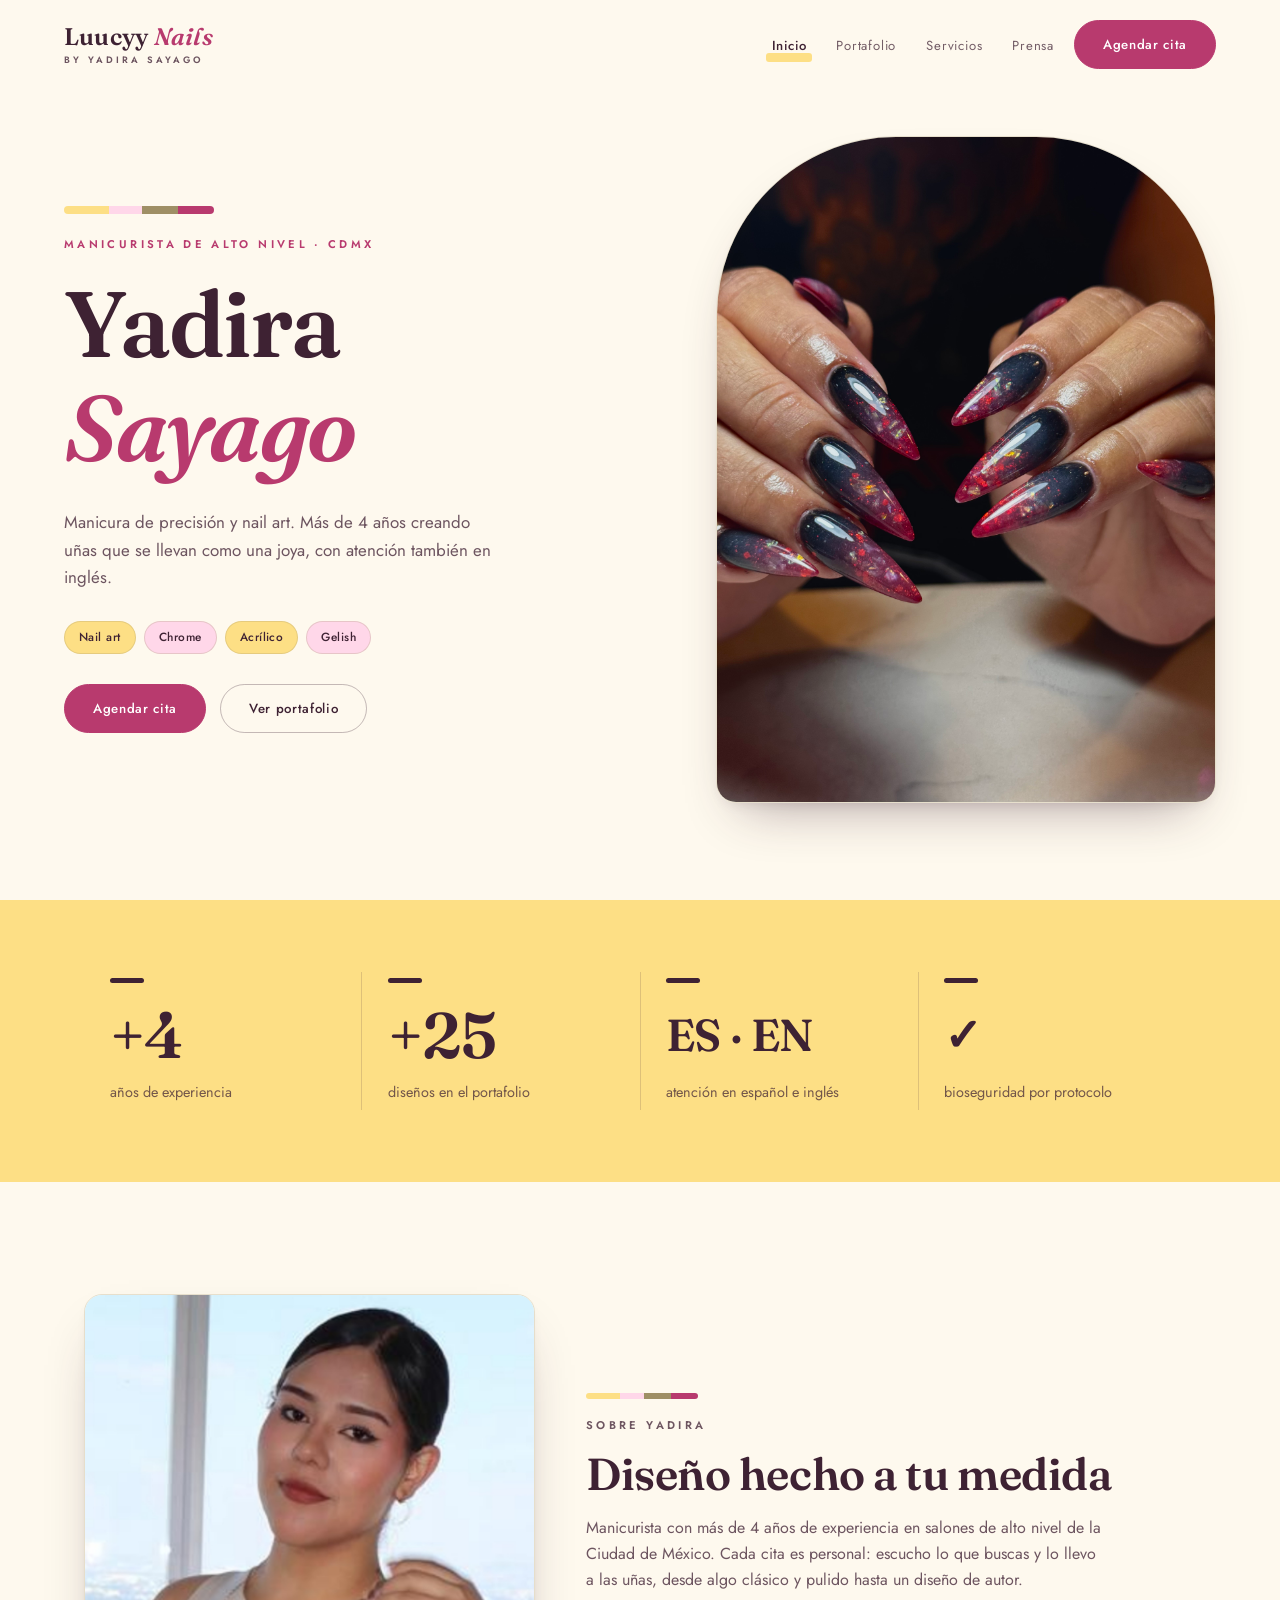
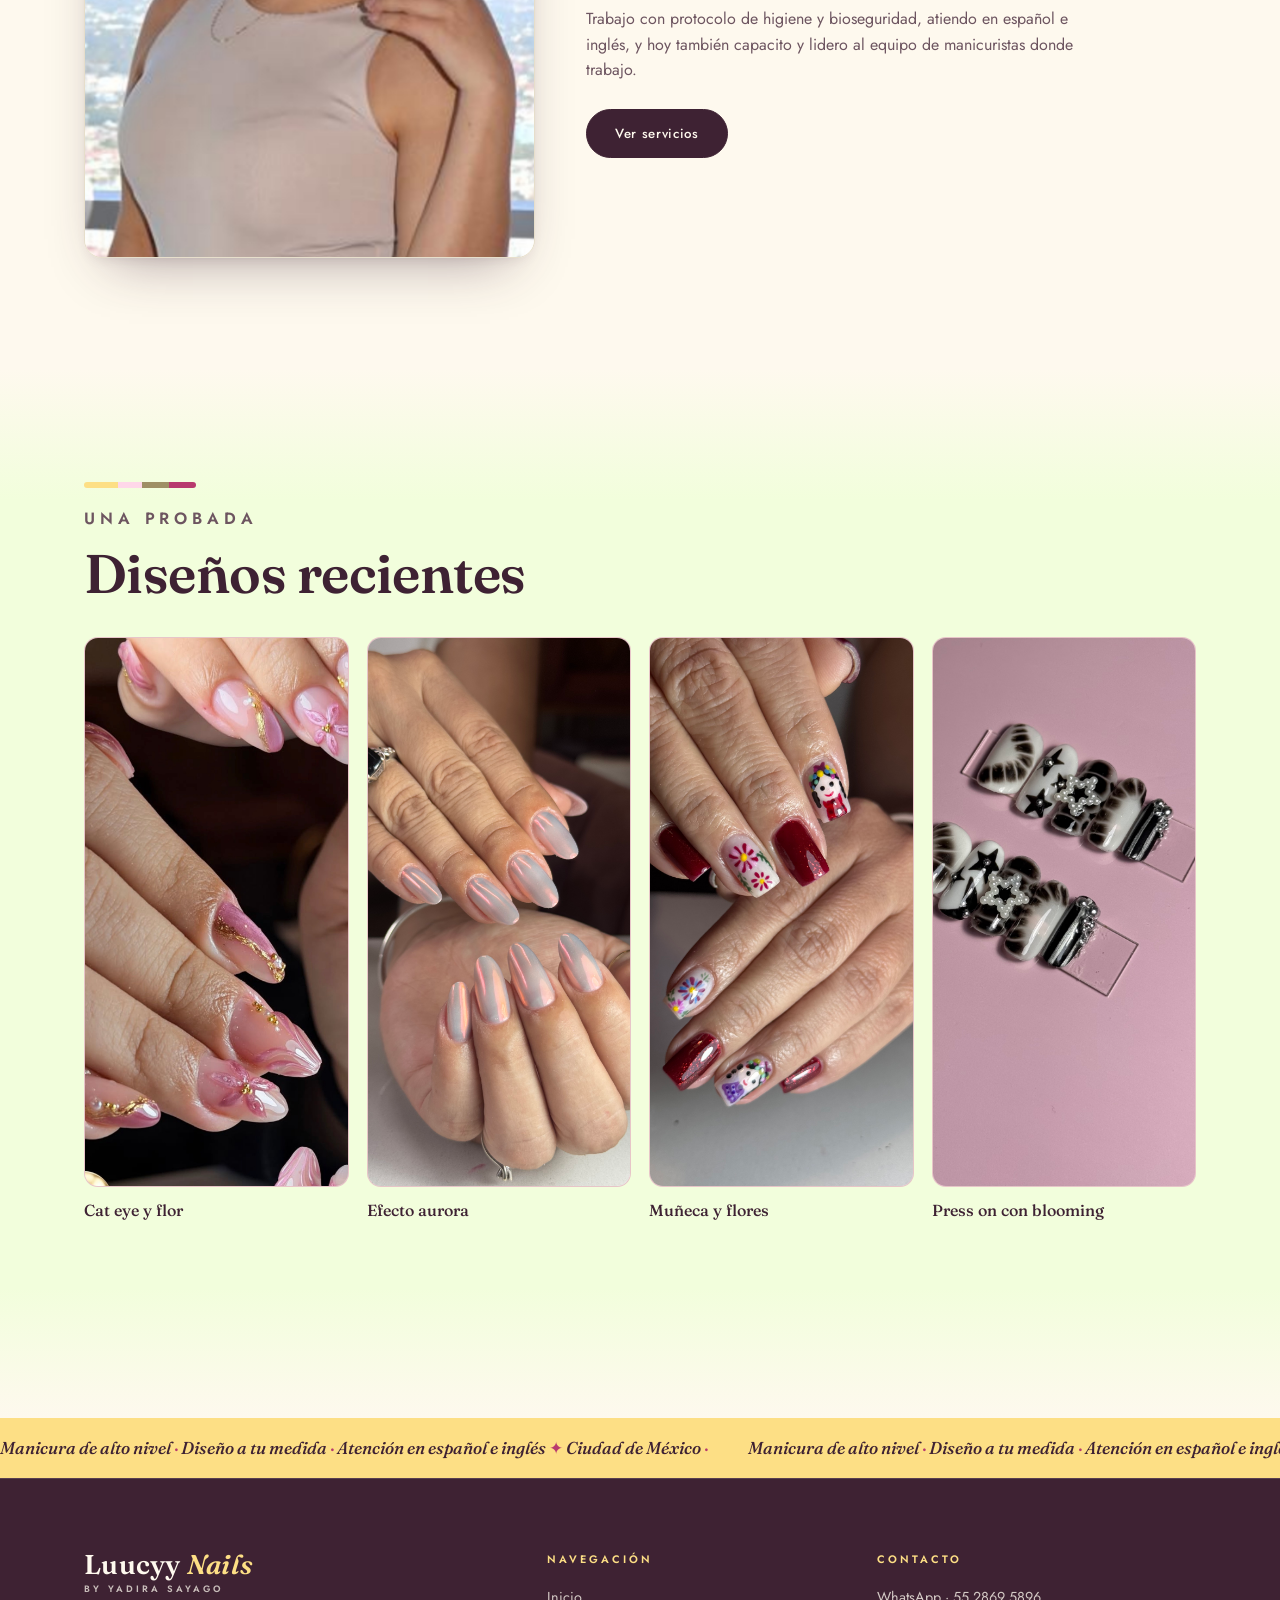
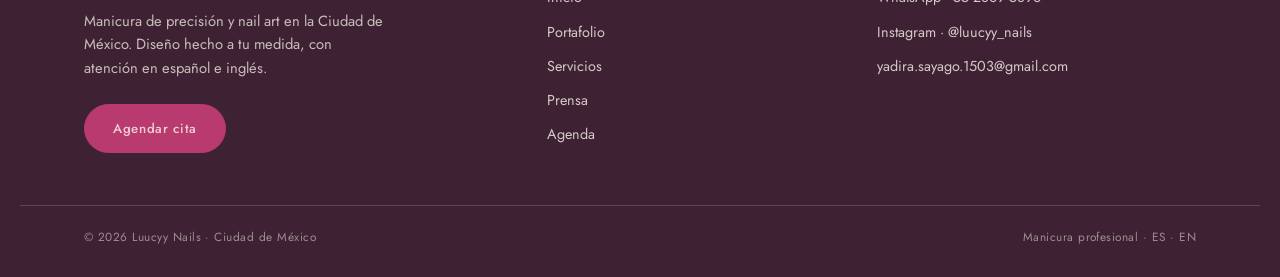
==== commit 60ad0ce6: "Refresh brand system and layout Updated the site’s visual system and page structure across the stati" ====
--- a/index.html
+++ b/index.html
@@ -12,14 +12,13 @@
 </head>
 <body>
 <header class="nav" id="nav">
-  <a class="brand" href="index.html"><span>Luucyy Nails</span><small>by Yadira Sayago</small></a>
+  <a class="brand" href="index.html"><span>Luucyy <em>Nails</em></span><small>by Yadira Sayago</small></a>
   <nav aria-label="Navegación principal">
     <ul class="links" id="links">
       <li><a href="index.html" aria-current="page">Inicio</a></li>
       <li><a href="portafolio.html">Portafolio</a></li>
       <li><a href="servicios.html">Servicios</a></li>
       <li><a href="prensa.html">Prensa</a></li>
-      <li><a href="agenda.html">Agenda</a></li>
       <li class="nav-cta-mobile"><a class="btn btn-primary" href="agenda.html"><span>Agendar cita</span></a></li>
     </ul>
   </nav>
@@ -46,7 +45,7 @@
     </figure>
   </section>
 
-  <div class="band band--cream">
+  <div class="band band--jasmine">
     <div class="stats-wrap">
       <dl class="stats" aria-label="Datos rápidos">
         <div class="stat reveal"><dt data-count="4" data-prefix="+">+4</dt><dd>años de experiencia</dd></div>
@@ -71,7 +70,7 @@
     </div>
   </section>
 
-  <div class="band band--cream">
+  <div class="band band--mint">
   <section class="section teaser" aria-labelledby="teaser-h">
     <header class="head-block reveal" style="margin-bottom:32px">
       <div class="rule sm" aria-hidden="true"></div>
@@ -105,7 +104,7 @@
 <footer class="foot">
   <div class="foot-top">
     <div class="foot-col">
-      <p class="brand">Luucyy Nails<small>by Yadira Sayago</small></p>
+      <p class="brand">Luucyy <em>Nails</em><small>by Yadira Sayago</small></p>
       <p class="foot-pitch">Manicura de precisión y nail art en la Ciudad de México. Diseño hecho a tu medida, con atención en español e inglés.</p>
       <a class="btn btn-primary" href="agenda.html"><span>Agendar cita</span></a>
     </div>
--- a/assets/styles.css
+++ b/assets/styles.css
@@ -1,31 +1,43 @@
 /* ===========================================================
    Luucyy Nails · estilos
-   Brand Kit v1 — cada color en su rol:
-
-   #FFFDF6 warm white .... lienzo principal de las páginas
-   #EDE8D0 cream ......... fondo de secciones y bloques
-   #FFF8D2 lemon ......... fondo suave de TARJETAS
-   #FFD7E9 petal ......... fondo de tarjeta y secciones delicadas
-   #FDDF85 jasmine ....... bloques, franjas y detalles de marca
-   #EB89B5 pink .......... etiquetas, rellenos y realces
-   #B83A6E raspberry ..... botones y enlaces
-   #3E2233 ink ........... texto, iconos y CONTORNOS · ancla oscura
-
-   Display: Fraunces · Cuerpo: Jost
+   Manual de marca v2
+
+   RITMO DE SECCIONES (manual 04) — de arriba a abajo:
+     Warm White  portada y contenido · fondo por defecto
+     Mint Cream  sección alterna · separa sin romper el tono
+     Jasmine     momento de marca · UNA franja fuerte por página
+     Petal Frost bloque delicado · servicios, testimonios, notas
+     Ink         agenda y pie · cierra la página
+
+   REGLAS QUE NO SE ROMPEN
+     · Todo el texto en Ink; blanco solo sobre Ink, Olive Deep o Raspberry.
+     · Nunca texto sobre Olive #9F8F65, en ningún color. Es solo decorativo.
+     · Nunca texto escrito en olivo ni en amarillo.
+     · Raspberry solo para botones y enlaces.
+     · El amarillo aparece una o dos veces por página, no más.
+     · Nada de pastel sobre pastel.
    =========================================================== */
 :root{
-  --ink:#3E2233; --raspberry:#B83A6E;
-  --jasmine:#FDDF85; --lemon:#FFF8D2;
-  --pink:#EB89B5; --petal:#FFD7E9;
-  --cream:#EDE8D0; --white:#FFFDF6;
+  /* base */
+  --white:#FEF9EE;      /* lienzo principal */
+  --jasmine:#FDDF85;    /* amarillo protagonista */
+  --petal:#FFD7E9;      /* rosa suave */
+  --olive:#9F8F65;      /* tierra · SOLO decorativo, jamás con texto */
+  --ink:#3E2233;        /* todo el texto */
+
+  /* sistema */
+  --raspberry:#B83A6E;  /* botones y enlaces */
+  --raspberry-dark:#9D2F5C;
+  --mint:#F2FEDC;       /* fondo alterno */
+  --olive-deep:#6F6240; /* bloques oscuros con texto */
+
+  /* utilidades · bordes y separadores en olivo al 25% (manual 04) */
+  --line:rgba(159,143,101,.25);
+  --line-strong:rgba(159,143,101,.45);
+  /* sombras siempre cálidas, nunca grises (manual 04) */
+  --shadow:0 20px 50px -24px rgba(62,34,51,.35);
+  --shadow-photo:0 26px 54px -26px rgba(62,34,51,.45),0 6px 16px -10px rgba(62,34,51,.22);
   --muted:#6d5560;
-
-  /* contornos: ink diluido, nunca un gris neutro */
-  --line:rgba(62,34,51,.16);
-  --line-soft:rgba(62,34,51,.1);
-  /* la firma de marca: amarillo · rosa · frambuesa */
-  --rule:linear-gradient(90deg,var(--jasmine) 0 40%,var(--pink) 40% 70%,var(--raspberry) 70% 100%);
-  --shadow:0 24px 60px -30px rgba(62,34,51,.38);
 
   --serif:"Fraunces",Georgia,serif; --sans:"Jost",system-ui,sans-serif;
   --maxw:1240px;
@@ -35,124 +47,144 @@
 html{scroll-behavior:smooth;-webkit-text-size-adjust:100%}
 body{font-family:var(--sans);color:var(--ink);background:var(--white);line-height:1.6;
   overflow-x:hidden;-webkit-font-smoothing:antialiased;text-rendering:optimizeLegibility}
-h1,h2,h3{font-family:var(--serif);font-weight:600;line-height:1.1;letter-spacing:-.005em;
-  font-optical-sizing:auto;font-variation-settings:"wght" 600,"opsz" 42}
+h1,h2,h3{font-family:var(--serif);font-weight:600;line-height:1.12;letter-spacing:-.01em;
+  font-optical-sizing:auto;font-variation-settings:"wght" 600,"opsz" 40}
 a{color:inherit;text-decoration:none}
 img{max-width:100%;display:block}
 ul{list-style:none}
 button{font:inherit}
-
-.eyebrow{font-family:var(--sans);font-size:.7rem;font-weight:600;letter-spacing:.32em;
+/* foco de teclado · contorno Ink de 2px con 2px de separación (manual 04) */
+:focus-visible{outline:2px solid var(--ink);outline-offset:2px}
+
+.eyebrow{font-family:var(--sans);font-size:.7rem;font-weight:600;letter-spacing:.3em;
   text-transform:uppercase;color:var(--raspberry)}
 .center{text-align:center}
-
-/* firma de marca · detalle jasmine→pink→raspberry */
-.rule{height:8px;width:112px;border-radius:8px;background:var(--rule);margin:0 0 20px}
-.rule.sm{height:6px;width:80px;margin-bottom:16px}
-
-/* el apellido en itálica frambuesa, como el logotipo del manual */
-.name-accent{font-style:italic;color:var(--raspberry);font-variation-settings:"wght" 600,"opsz" 40}
-
-/* etiqueta · relleno rosa, texto ink (rol de Pink Carnation) */
-/* el contorno ink define la forma: sobre el lienzo claro, el jasmine solo da 1.28:1 */
-.tag{display:inline-flex;align-items:center;font-family:var(--sans);font-size:.74rem;font-weight:600;
-  letter-spacing:.06em;padding:6px 14px;border-radius:999px;background:var(--pink);color:var(--ink);
+/* enlaces de contenido · raspberry con subrayado (manual 04) */
+.prose-link{color:var(--raspberry);text-decoration:underline;text-underline-offset:3px}
+.prose-link:hover{color:var(--raspberry-dark)}
+
+/* firma de marca · jasmine · petal · olivo · raspberry */
+.rule{height:8px;width:150px;border-radius:8px;margin:0 0 22px;
+  background:linear-gradient(90deg,var(--jasmine) 0 30%,var(--petal) 30% 52%,var(--olive) 52% 76%,var(--raspberry) 76% 100%)}
+.rule.sm{height:6px;width:112px;margin-bottom:18px}
+
+/* etiquetas · siempre texto Ink. Olivo queda fuera: no admite texto */
+.tag{display:inline-flex;align-items:center;font-family:var(--sans);font-size:.74rem;font-weight:500;
+  letter-spacing:.04em;padding:6px 14px;border-radius:999px;background:var(--petal);color:var(--ink);
   border:1px solid var(--line)}
 .tag.y{background:var(--jasmine)}
-
-/* secciones y bloques · crema; delicadas · petal */
-.band--cream{background:var(--cream)}
-.band--petal{background:var(--petal)}
-/* en crema, raspberry se queda a 4.4:1 — el manual pide ink */
-.band--cream .eyebrow{color:var(--ink)}
+.tag.m{background:var(--mint)}
+
+/* ---- BANDAS · el ritmo del manual ----
+   Las secciones se disuelven en el lienzo con un degradado en los bordes, para
+   que el cambio de fondo no se sienta como un corte. Las franjas (jasmine,
+   marquee) sí van a filo limpio: son "franjas" y deben leerse como tales. */
+.band{--bg:transparent;--fade-in:130px;--fade-out:130px;
+  background:linear-gradient(180deg,
+    var(--white) 0, var(--bg) var(--fade-in),
+    var(--bg) calc(100% - var(--fade-out)), var(--white) 100%)}
+.band--mint{--bg:var(--mint)}
+.band--petal{--bg:var(--petal)}
+/* franja de marca · sin difuminado */
+.band--jasmine{--bg:var(--jasmine);--fade-in:0px;--fade-out:0px}
+/* cabecera de página: arranca sólida, no hay nada arriba que difuminar */
+.band--top{--fade-in:0px}
+/* medido: raspberry sobre petal da 4.2:1, por debajo de AA (el manual lo
+   publica como 4.5). En bloques petal el texto de acento va en Ink. */
+.band--petal .eyebrow,.band--petal .prose-link{color:var(--ink)}
+.band--ink{background:var(--ink);color:var(--white)}
+.band--ink h2,.band--ink h3{color:var(--white)}
+.band--ink .eyebrow{color:var(--jasmine)}
+.band--ink p{color:rgba(254,249,238,.75)}
+
+/* el apellido en cursiva, igual que "Nails" en el logotipo */
+.name-accent{font-style:italic;color:var(--raspberry);font-variation-settings:"wght" 600,"opsz" 40}
 
 /* ---- HEADER / NAV ---- */
 .nav{position:fixed;inset:0 0 auto 0;z-index:60;display:flex;align-items:center;gap:20px;justify-content:space-between;
   padding:20px clamp(20px,5vw,64px);transition:.35s ease;background:transparent}
-.nav.scrolled{background:rgba(255,253,246,.94);backdrop-filter:blur(14px);padding-top:13px;padding-bottom:13px;
+.nav.scrolled{background:rgba(254,249,238,.94);backdrop-filter:blur(14px);padding-top:13px;padding-bottom:13px;
   border-bottom:1px solid var(--line)}
+/* logotipo · Fraunces con "Nails" en cursiva raspberry */
 .brand{font-family:var(--serif);font-size:1.5rem;font-weight:600;line-height:1;letter-spacing:.01em;
   font-variation-settings:"wght" 600,"opsz" 30}
-/* sobre el lienzo claro NO puede ir en jasmine (1.28:1); raspberry es el tono
-   cálido de marca que sí pasa (5.33:1). En el footer sí va jasmine: 10.85:1 */
-.brand small{font-family:var(--sans);font-size:.58rem;letter-spacing:.3em;text-transform:uppercase;
-  color:var(--raspberry);display:block;margin-top:3px;font-weight:600}
+.brand em{font-style:italic;color:var(--raspberry)}
+.brand small{font-family:var(--sans);font-size:.58rem;letter-spacing:.32em;text-transform:uppercase;
+  color:var(--muted);display:block;margin-top:6px;font-weight:500}
 .nav nav{margin-left:auto}
 .links{display:flex;align-items:center;gap:30px}
 .links a{font-size:.82rem;letter-spacing:.06em;color:var(--ink);position:relative;padding:4px 0;opacity:.72;transition:.25s}
 .links a:hover{opacity:1}
-.links a[aria-current]{opacity:1;font-weight:500}
-/* detalle de marca: bloque jasmine bajo la página activa */
+.links a[aria-current]{opacity:1;font-weight:500;isolation:isolate}
 .links a[aria-current]:not(.btn)::after{content:"";position:absolute;left:-6px;right:-6px;bottom:-3px;height:9px;
   background:var(--jasmine);border-radius:3px;z-index:-1}
-.links a[aria-current]{isolation:isolate}
 .nav-cta-mobile{display:none}
 
-/* ---- BOTONES · raspberry es el color de acción ---- */
-.btn{display:inline-flex;align-items:center;gap:8px;font-family:var(--sans);font-size:.82rem;letter-spacing:.06em;
-  font-weight:500;padding:13px 28px;border-radius:999px;cursor:pointer;border:1px solid transparent;transition:.28s ease;white-space:nowrap}
+/* ---- BOTONES · Raspberry es la acción principal, siempre ---- */
+.btn{display:inline-flex;align-items:center;gap:8px;font-family:var(--sans);font-size:.83rem;letter-spacing:.05em;
+  font-weight:500;padding:13px 28px;border-radius:999px;cursor:pointer;border:1px solid transparent;
+  transition:.26s ease;white-space:nowrap}
 .btn-primary{background:var(--raspberry);color:#fff;border-color:var(--raspberry)}
-.btn-primary:hover{background:var(--ink);border-color:var(--ink)}
-.btn-ink{background:var(--ink);color:#fff;border-color:var(--ink)}
-.btn-ink:hover{background:var(--raspberry);border-color:var(--raspberry)}
-.btn-ghost{background:transparent;color:var(--ink);border-color:rgba(62,34,51,.32)}
-.btn-ghost:hover{background:var(--jasmine);border-color:var(--ink)}
+.btn-primary:hover{background:var(--raspberry-dark);border-color:var(--raspberry-dark)}
+.btn-ink{background:var(--ink);color:var(--white);border-color:var(--ink)}
+.btn-ink:hover{background:var(--raspberry);border-color:var(--raspberry);color:#fff}
+.btn-olive{background:var(--olive-deep);color:var(--white);border-color:var(--olive-deep)}
+.btn-olive:hover{background:var(--ink);border-color:var(--ink)}
+.btn-ghost{background:transparent;color:var(--ink);border-color:rgba(62,34,51,.3)}
+.btn-ghost:hover{background:var(--ink);color:var(--white);border-color:var(--ink)}
 .nav-cta{flex:none}
 .burger{display:none;flex-direction:column;gap:5px;background:none;border:none;cursor:pointer;padding:6px}
 .burger span{width:24px;height:2px;background:var(--ink);border-radius:2px;transition:.3s}
 
 /* ---- SECCIONES ---- */
-.section{padding:clamp(64px,9vw,116px) clamp(20px,5vw,64px);max-width:var(--maxw);margin:0 auto}
-.section.first{padding-top:clamp(116px,14vh,168px)}
-.band + .section{padding-top:clamp(56px,7vw,88px)}
+.section{padding:clamp(64px,9vw,112px) clamp(20px,5vw,64px);max-width:var(--maxw);margin:0 auto}
+.section.first{padding-top:clamp(116px,14vh,166px)}
 .head-block{max-width:640px;margin-bottom:52px}
-.head-block h2{font-size:clamp(2.2rem,5vw,3.5rem);margin:12px 0 16px}
+.head-block h2{font-size:clamp(2.2rem,5vw,3.4rem);margin:12px 0 16px}
 .head-block p{color:var(--muted);font-size:1.02rem}
-
-/* ---- HERO · lienzo blanco, el amarillo entra como BLOQUE ---- */
+.band--ink .head-block p{color:rgba(254,249,238,.75)}
+
+/* ---- HERO · warm white, la portada ---- */
 .hero{min-height:100svh;display:grid;grid-template-columns:1.05fr .95fr;gap:clamp(28px,4vw,64px);
-  align-items:center;padding:clamp(116px,15vh,150px) clamp(20px,5vw,64px) clamp(64px,8vw,96px);
+  align-items:center;padding:clamp(116px,15vh,148px) clamp(20px,5vw,64px) clamp(64px,8vw,96px);
   max-width:1300px;margin:0 auto}
 .hero-copy .eyebrow{display:block;margin-bottom:18px}
-.hero-copy h1{font-size:clamp(3.2rem,8vw,5.8rem);letter-spacing:-.015em;margin-bottom:6px;padding-bottom:.06em;
+.hero-copy h1{font-size:clamp(3.2rem,8vw,5.8rem);letter-spacing:-.02em;margin-bottom:6px;padding-bottom:.06em;
   font-variation-settings:"wght" 600,"opsz" 40}
 .hero-copy .lead{max-width:430px;color:var(--muted);font-size:1.06rem;margin:24px 0 30px}
 .hero-tags{display:flex;gap:8px;flex-wrap:wrap;margin-bottom:30px}
 .hero-cta{display:flex;gap:14px;flex-wrap:wrap}
-/* bloque jasmine sólido desplazado: el "detalle de marca" que enmarca la foto */
 .hero-visual{margin:0;position:relative;width:min(100%,500px);justify-self:end;aspect-ratio:3/4}
-.hero-visual::before{content:"";position:absolute;inset:26px -26px -26px 26px;background:var(--jasmine);
-  border-radius:180px 180px 20px 20px}
-.hero-visual img{position:relative;width:100%;height:100%;object-fit:cover;object-position:var(--hero-focus);
-  border-radius:180px 180px 20px 20px;border:1px solid var(--line)}
-
-/* ---- STATS · bloque crema con contornos ink ---- */
-.stats{display:grid;grid-template-columns:repeat(4,1fr);gap:1px;background:var(--line-soft);
-  border-top:1px solid var(--line-soft);border-bottom:1px solid var(--line-soft)}
+.hero-visual img{width:100%;height:100%;object-fit:cover;object-position:var(--hero-focus);
+  border-radius:180px 180px 20px 20px;border:1px solid var(--line);box-shadow:var(--shadow-photo)}
+
+/* ---- STATS · la franja Jasmine, el momento de marca de la portada ---- */
 .stats-wrap{max-width:var(--maxw);margin:0 auto;padding:clamp(44px,6vw,72px) clamp(20px,5vw,64px)}
-.stat{background:var(--cream);padding:6px clamp(14px,2vw,28px)}
+.stats{display:grid;grid-template-columns:repeat(4,1fr);gap:1px;background:rgba(62,34,51,.16)}
+/* rejilla alineada: barrita arriba, número centrado en una caja de altura fija
+   (los textos ES·EN y ✓ son más chicos) y la etiqueta anclada abajo */
+.stat{background:var(--jasmine);padding:6px clamp(14px,2vw,28px);display:flex;flex-direction:column}
 .stat dt{font-family:var(--serif);font-size:clamp(2.6rem,5.4vw,4rem);font-weight:600;color:var(--ink);
-  line-height:1;letter-spacing:-.01em;font-variation-settings:"wght" 600,"opsz" 28}
+  line-height:1;letter-spacing:-.015em;font-variation-settings:"wght" 600,"opsz" 28;
+  display:flex;align-items:center;min-height:clamp(2.6rem,5.4vw,4rem)}
 .stat.txt dt{font-size:clamp(1.9rem,3.8vw,2.8rem)}
-.stat dd{font-size:.9rem;color:var(--muted);margin-top:12px;max-width:190px}
-/* barrita de marca sobre cada dato: en crema, el jasmine solo daría 1.06:1 —
-   el degradado aporta el rosa y la frambuesa que sí se ven */
-.stat::before{content:"";display:block;width:34px;height:6px;border-radius:6px;background:var(--rule);margin-bottom:20px}
+.stat dd{font-size:.9rem;color:var(--ink);opacity:.72;margin-top:auto;padding-top:14px;max-width:190px}
+.stat::before{content:"";display:block;width:34px;height:5px;border-radius:5px;background:var(--ink);margin-bottom:20px}
 
 /* ---- ABOUT ---- */
 .about{display:grid;grid-template-columns:.85fr 1.15fr;gap:clamp(30px,4vw,60px);align-items:center}
 .about-photo{margin:0;position:relative;aspect-ratio:4/5}
-.about-photo::before{content:"";position:absolute;inset:-20px 20px 20px -20px;background:var(--petal);border-radius:18px}
-.about-photo img{position:relative;width:100%;height:100%;object-fit:cover;border-radius:18px;border:1px solid var(--line)}
+.about-photo img{width:100%;height:100%;object-fit:cover;border-radius:18px;
+  border:1px solid var(--line);box-shadow:var(--shadow-photo)}
 .about-copy h2{font-size:clamp(1.9rem,4vw,2.8rem);margin:12px 0 16px}
 .about-copy p{color:var(--muted);margin-bottom:14px;max-width:520px}
 .about-copy .btn{margin-top:12px}
 
-/* ---- GALERÍA · fotos protagonistas, la paleta las enmarca ---- */
+/* ---- GALERÍA · las fotos son las protagonistas ---- */
 .filters{display:flex;gap:9px;flex-wrap:wrap;margin-bottom:34px;padding:0}
 .chip{font-family:var(--sans);font-size:.78rem;font-weight:500;letter-spacing:.04em;padding:9px 18px;border-radius:999px;
-  border:1px solid var(--line);background:transparent;color:var(--ink);cursor:pointer;transition:.22s}
-.chip:hover{background:var(--lemon);border-color:var(--ink)}
+  border:1px solid var(--line-strong);background:transparent;color:var(--ink);cursor:pointer;transition:.22s}
+.chip:hover{background:var(--mint);border-color:var(--olive)}
 .chip[aria-pressed="true"]{background:var(--jasmine);color:var(--ink);border-color:var(--ink);font-weight:600}
 .grid{display:grid;grid-template-columns:repeat(auto-fill,minmax(220px,1fr));gap:18px}
 .teaser-grid{grid-template-columns:repeat(4,1fr)}
@@ -163,103 +195,95 @@
   border:1px solid var(--line);color:transparent;font-size:0}
 .tile figcaption{font-family:var(--serif);font-size:1rem;font-weight:500;margin-top:11px;color:var(--ink)}
 .tile:hover{transform:translateY(-4px)}
-.tile:hover img{border-color:var(--ink)}
-
-/* ---- SERVICIOS · tarjetas lemon/petal con contorno ink ---- */
+.tile:hover img{border-color:var(--olive)}
+
+/* ---- SERVICIOS · bloque delicado Petal, tarjetas en blanco ---- */
 .svc-grid{display:grid;grid-template-columns:repeat(3,1fr);gap:16px}
-.svc{background:var(--lemon);border:1px solid var(--line);padding:30px 28px 32px;border-radius:20px;transition:.3s}
-.svc:nth-child(3n+2){background:var(--petal)}
-.svc:hover{border-color:var(--ink);transform:translateY(-3px)}
-/* el número va en ink: sobre la tarjeta petal, un jasmine daría 1.00:1 */
+.svc{background:var(--white);border:1px solid var(--line);padding:30px 28px 32px;border-radius:20px;transition:.3s}
+.svc:hover{border-color:var(--olive);transform:translateY(-3px)}
 .svc .n{display:inline-flex;font-family:var(--sans);font-size:.72rem;font-weight:600;letter-spacing:.1em;
   background:var(--ink);color:var(--white);padding:5px 12px;border-radius:999px;margin-bottom:16px}
 .svc h3{font-size:1.3rem;margin-bottom:9px}
 .svc p{color:var(--muted);font-size:.93rem}
 .badges{display:flex;gap:10px;flex-wrap:wrap;margin-top:34px}
 .badge{display:inline-flex;align-items:center;gap:9px;font-size:.83rem;font-weight:500;color:var(--ink);
-  background:var(--jasmine);border:1px solid var(--line);border-radius:999px;padding:10px 20px}
-.badge.alt{background:var(--pink)}
-.badge::before{content:"";width:7px;height:7px;border-radius:50%;background:var(--ink)}
+  background:var(--white);border:1px solid var(--line-strong);border-radius:999px;padding:10px 20px}
+.badge::before{content:"";width:7px;height:7px;border-radius:50%;background:var(--olive)}
 
 /* ---- PRENSA ---- */
 .press-hero{display:grid;grid-template-columns:1fr 1fr;gap:clamp(26px,4vw,54px);align-items:center}
 .press-hero h2{font-size:clamp(2rem,4.5vw,3.1rem);margin:12px 0 18px}
 .press-hero p{color:var(--muted);margin-bottom:16px}
 .press-figure{margin:0;position:relative;aspect-ratio:4/3}
-.press-figure::before{content:"";position:absolute;inset:22px -22px -22px 22px;background:var(--jasmine);border-radius:16px}
-.press-figure img{position:relative;width:100%;height:100%;object-fit:cover;border-radius:16px;border:1px solid var(--line)}
+.press-figure img{width:100%;height:100%;object-fit:cover;border-radius:16px;
+  border:1px solid var(--line);box-shadow:var(--shadow-photo)}
 .press-shots{display:grid;grid-template-columns:repeat(3,1fr);gap:16px}
 .press-shots .tile img{aspect-ratio:3/4}
 
-/* ---- AGENDA ---- */
+/* ---- AGENDA · bloque Ink, para que el botón resalte (manual 04) ---- */
 .book{display:grid;grid-template-columns:.85fr 1.15fr;gap:clamp(30px,4vw,56px);align-items:start}
 .book .intro h2{font-size:clamp(2.2rem,5vw,3.3rem);margin:12px 0 18px}
 .book .intro p{color:var(--muted);margin-bottom:26px;max-width:380px}
 .contact-row{font-style:normal;display:flex;flex-direction:column;gap:10px;margin-top:24px}
 .contact-row a{display:flex;align-items:center;gap:14px;font-size:.96rem;color:var(--ink);
   border:1px solid var(--line);border-radius:14px;padding:12px 16px;transition:.25s}
-.contact-row a:hover{background:var(--lemon);border-color:var(--ink)}
-/* iconos en ink sobre círculo jasmine */
+.contact-row a:hover{background:var(--mint);border-color:var(--olive)}
 .contact-row .k{width:38px;height:38px;border-radius:50%;display:grid;place-items:center;background:var(--jasmine);
   color:var(--ink);font-size:.9rem;flex:none}
-/* tarjeta de reserva · fondo suave lemon, contorno ink */
-.cal{background:var(--lemon);border:1px solid var(--line);border-radius:22px;padding:clamp(22px,3vw,34px);
-  color:var(--ink);display:flex;flex-direction:column}
-.cal h3{font-size:1.8rem;margin:10px 0 8px}
-.cal p{color:var(--muted);font-size:.92rem;margin-bottom:22px}
-.cal .calendly-inline-widget{border-radius:14px;overflow:hidden;background:var(--white);border:1px solid var(--line)}
+.cal{background:var(--ink);border-radius:22px;padding:clamp(22px,3vw,34px);color:var(--white);
+  display:flex;flex-direction:column}
+.cal .eyebrow{color:var(--jasmine)}
+.cal h3{font-size:1.8rem;margin:10px 0 8px;color:var(--white)}
+.cal p{color:rgba(254,249,238,.72);font-size:.92rem;margin-bottom:22px}
+.cal .calendly-inline-widget{border-radius:14px;overflow:hidden;background:var(--white)}
 .cal .btn{align-self:flex-start;margin-top:20px}
 
-/* ---- MARQUEE · la franja jasmine ---- */
-.marquee{background:var(--jasmine);color:var(--ink);overflow:hidden;white-space:nowrap;padding:15px 0;
-  border-top:1px solid var(--line);border-bottom:1px solid var(--line)}
+/* ---- MARQUEE · la segunda franja Jasmine, justo antes del cierre Ink ---- */
+.marquee{background:var(--jasmine);color:var(--ink);overflow:hidden;white-space:nowrap;padding:16px 0}
 .marquee-track{display:inline-flex;gap:40px;animation:slide 26s linear infinite}
 .marquee span{font-family:var(--serif);font-style:italic;font-size:1.08rem;font-variation-settings:"wght" 500,"opsz" 36}
 .marquee .dot{color:var(--raspberry);font-style:normal}
 @keyframes slide{from{transform:translateX(0)}to{transform:translateX(-50%)}}
 
-/* ---- FOOTER · ancla oscura de la marca ---- */
-/* sin franja decorativa aquí: el marquee jasmine ya es la franja, y su borde
-   contra el ink (10.85:1) es corte suficiente. Dos franjas seguidas se comían entre sí. */
-.foot{background:var(--ink);color:var(--petal)}
+/* ---- FOOTER · Ink, cierra la página ---- */
+.foot{background:var(--ink);color:var(--white);border-top:1px solid rgba(254,249,238,.14)}
 .foot-top{display:grid;grid-template-columns:1.5fr 1fr 1.2fr;gap:clamp(28px,5vw,64px);
   max-width:var(--maxw);margin:0 auto;padding:clamp(48px,6vw,72px) clamp(20px,5vw,64px) clamp(36px,4vw,52px)}
-.foot .brand{color:#fff;font-size:1.7rem}
-.foot .brand small{color:var(--jasmine)}
-.foot-pitch{color:rgba(255,215,233,.72);font-size:.92rem;margin:16px 0 24px;max-width:300px}
+/* sobre Ink el logotipo va en blanco y "Nails" en Jasmine (manual 03) */
+.foot .brand{color:var(--white);font-size:1.7rem}
+.foot .brand em{color:var(--jasmine)}
+.foot .brand small{color:rgba(254,249,238,.72)}
+.foot-pitch{color:rgba(254,249,238,.72);font-size:.92rem;margin:16px 0 24px;max-width:300px}
 .foot-h{font-family:var(--sans);font-size:.68rem;font-weight:600;letter-spacing:.28em;text-transform:uppercase;
   color:var(--jasmine);margin-bottom:18px}
 .foot-col ul{display:flex;flex-direction:column;gap:11px;font-size:.9rem}
-.foot-col a{color:rgba(255,215,233,.8);transition:.22s}
-.foot-col a:hover{color:#fff}
-.foot-bottom{border-top:1px solid rgba(255,215,233,.18);max-width:var(--maxw);margin:0 auto;
+.foot-col a{color:rgba(254,249,238,.78);transition:.22s}
+.foot-col a:hover{color:var(--white)}
+.foot-bottom{border-top:1px solid rgba(254,249,238,.16);max-width:var(--maxw);margin:0 auto;
   padding:22px clamp(20px,5vw,64px) 30px;display:flex;justify-content:space-between;gap:14px;flex-wrap:wrap}
-.foot .fine{font-size:.74rem;color:rgba(255,215,233,.5);letter-spacing:.04em}
+.foot .fine{font-size:.74rem;color:rgba(254,249,238,.5);letter-spacing:.04em}
 
 /* ---- DOCK ---- */
 .dock{position:fixed;right:20px;bottom:20px;z-index:55;display:flex;flex-direction:column;gap:10px;
   opacity:0;transform:translateY(20px);transition:.4s;pointer-events:none}
 .dock.show{opacity:1;transform:none;pointer-events:auto}
-/* el dock flota sobre lienzo claro Y sobre el footer ink: el aro warm white
-   lo despega del oscuro (ink sobre ink daba 1.00:1) sin notarse en lo claro */
-.dock .btn{border-color:var(--ink);box-shadow:0 0 0 2px var(--white),var(--shadow)}
-.fab-wa{background:var(--jasmine);color:var(--ink)}
+/* flota sobre lienzo claro y sobre el cierre Ink: el aro lo despega de ambos */
+.dock .btn{box-shadow:0 0 0 2px var(--white),var(--shadow)}
+.fab-wa{background:var(--jasmine);color:var(--ink);border-color:var(--ink)}
 .fab-wa:hover{background:var(--ink);color:var(--white)}
 
 /* ---- LIGHTBOX (dialog) ---- */
-/* margin:auto lo recentra: el reset `*{margin:0}` mata el default del <dialog> */
 .lb{border:1px solid var(--line);padding:0;margin:auto;width:min(760px,calc(100% - 32px));max-width:760px;
   max-height:92svh;border-radius:20px;background:var(--white);box-shadow:var(--shadow);overflow:auto}
 .lb::backdrop{background:rgba(62,34,51,.82);backdrop-filter:blur(6px)}
 .lb figure{margin:0;position:relative}
 .lb img{width:100%;height:auto;max-height:70svh;object-fit:contain;background:var(--ink)}
-.lb .info{padding:20px 24px 24px;background:var(--lemon);border-top:1px solid var(--line)}
+.lb .info{padding:20px 24px 24px;background:var(--mint);border-top:1px solid var(--line)}
 .lb .info .eyebrow{margin-bottom:7px;display:block}
 .lb .info h3{font-size:1.35rem;margin-bottom:5px}
 .lb .info p{color:var(--muted);font-size:.87rem}
 .lb-close{position:absolute;top:14px;right:14px;z-index:2;width:40px;height:40px;border-radius:50%;
   border:1px solid var(--ink);background:var(--jasmine);cursor:pointer;font-size:1.05rem;color:var(--ink)}
-.tile:focus-visible{outline:3px solid var(--raspberry);outline-offset:5px;border-radius:14px}
 
 /* ---- REVEAL ---- */
 .reveal{opacity:0;transform:translateY(24px);transition:.75s cubic-bezier(.2,.7,.2,1)}
@@ -274,6 +298,7 @@
   .hero{grid-template-columns:1fr;min-height:auto;gap:52px}
   .hero-visual{max-width:400px;margin:0 auto;width:100%;justify-self:center}
   .hero-visual::before{inset:20px -20px -20px 20px}
+  .hero-visual::after{inset:-10px 10px 10px -10px}
   .stats{grid-template-columns:repeat(2,1fr)}
   .press-hero,.book{grid-template-columns:1fr}
   .about{grid-template-columns:1fr}
@@ -284,7 +309,7 @@
   .links.open{display:flex;position:fixed;top:60px;left:0;right:0;flex-direction:column;align-items:stretch;gap:0;
     background:var(--white);padding:10px 24px 24px;border-bottom:1px solid var(--line);box-shadow:var(--shadow)}
   .links.open li{padding:0}
-  .links.open a{display:block;padding:14px 0;border-bottom:1px solid var(--line-soft);font-size:1rem;opacity:1}
+  .links.open a{display:block;padding:14px 0;border-bottom:1px solid var(--line);font-size:1rem;opacity:1}
   .links.open a[aria-current]:not(.btn)::after{display:none}
   .links.open a[aria-current]{color:var(--raspberry)}
   .links.open .nav-cta-mobile{display:block;margin-top:16px}
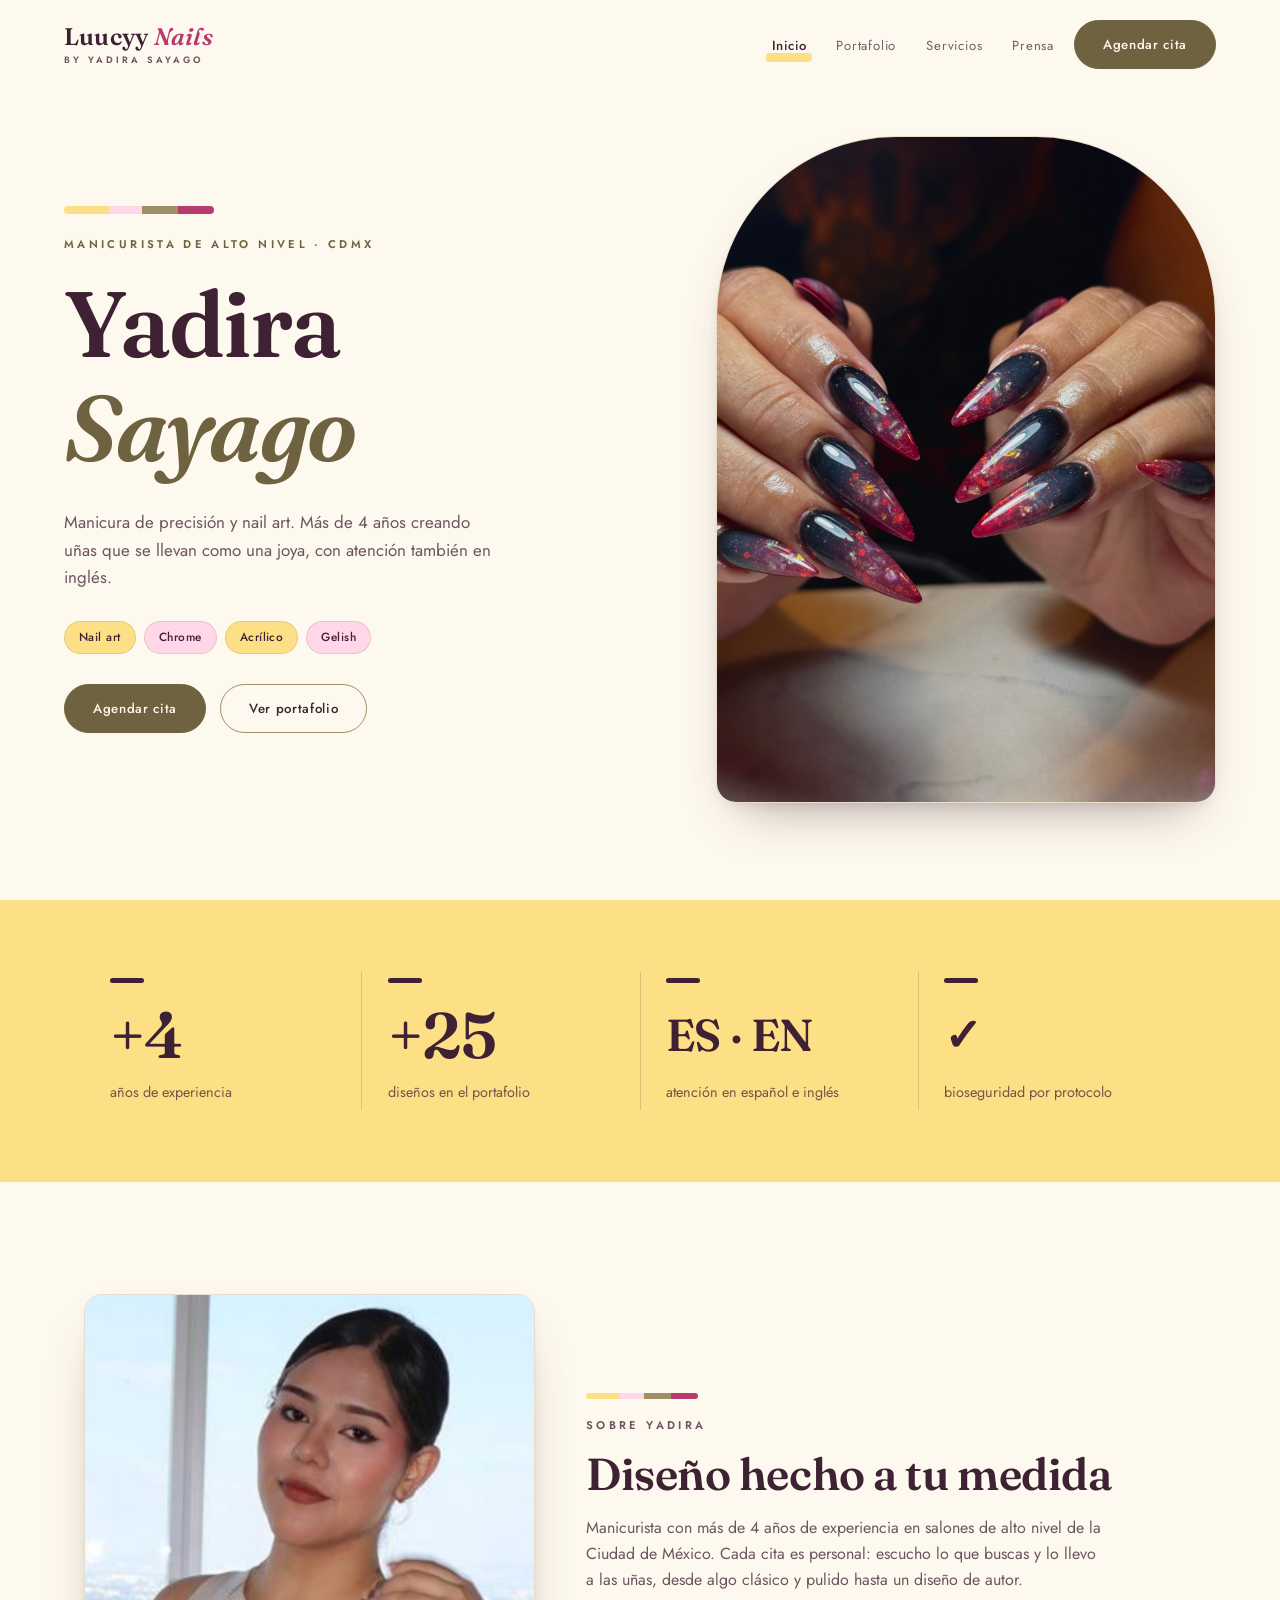
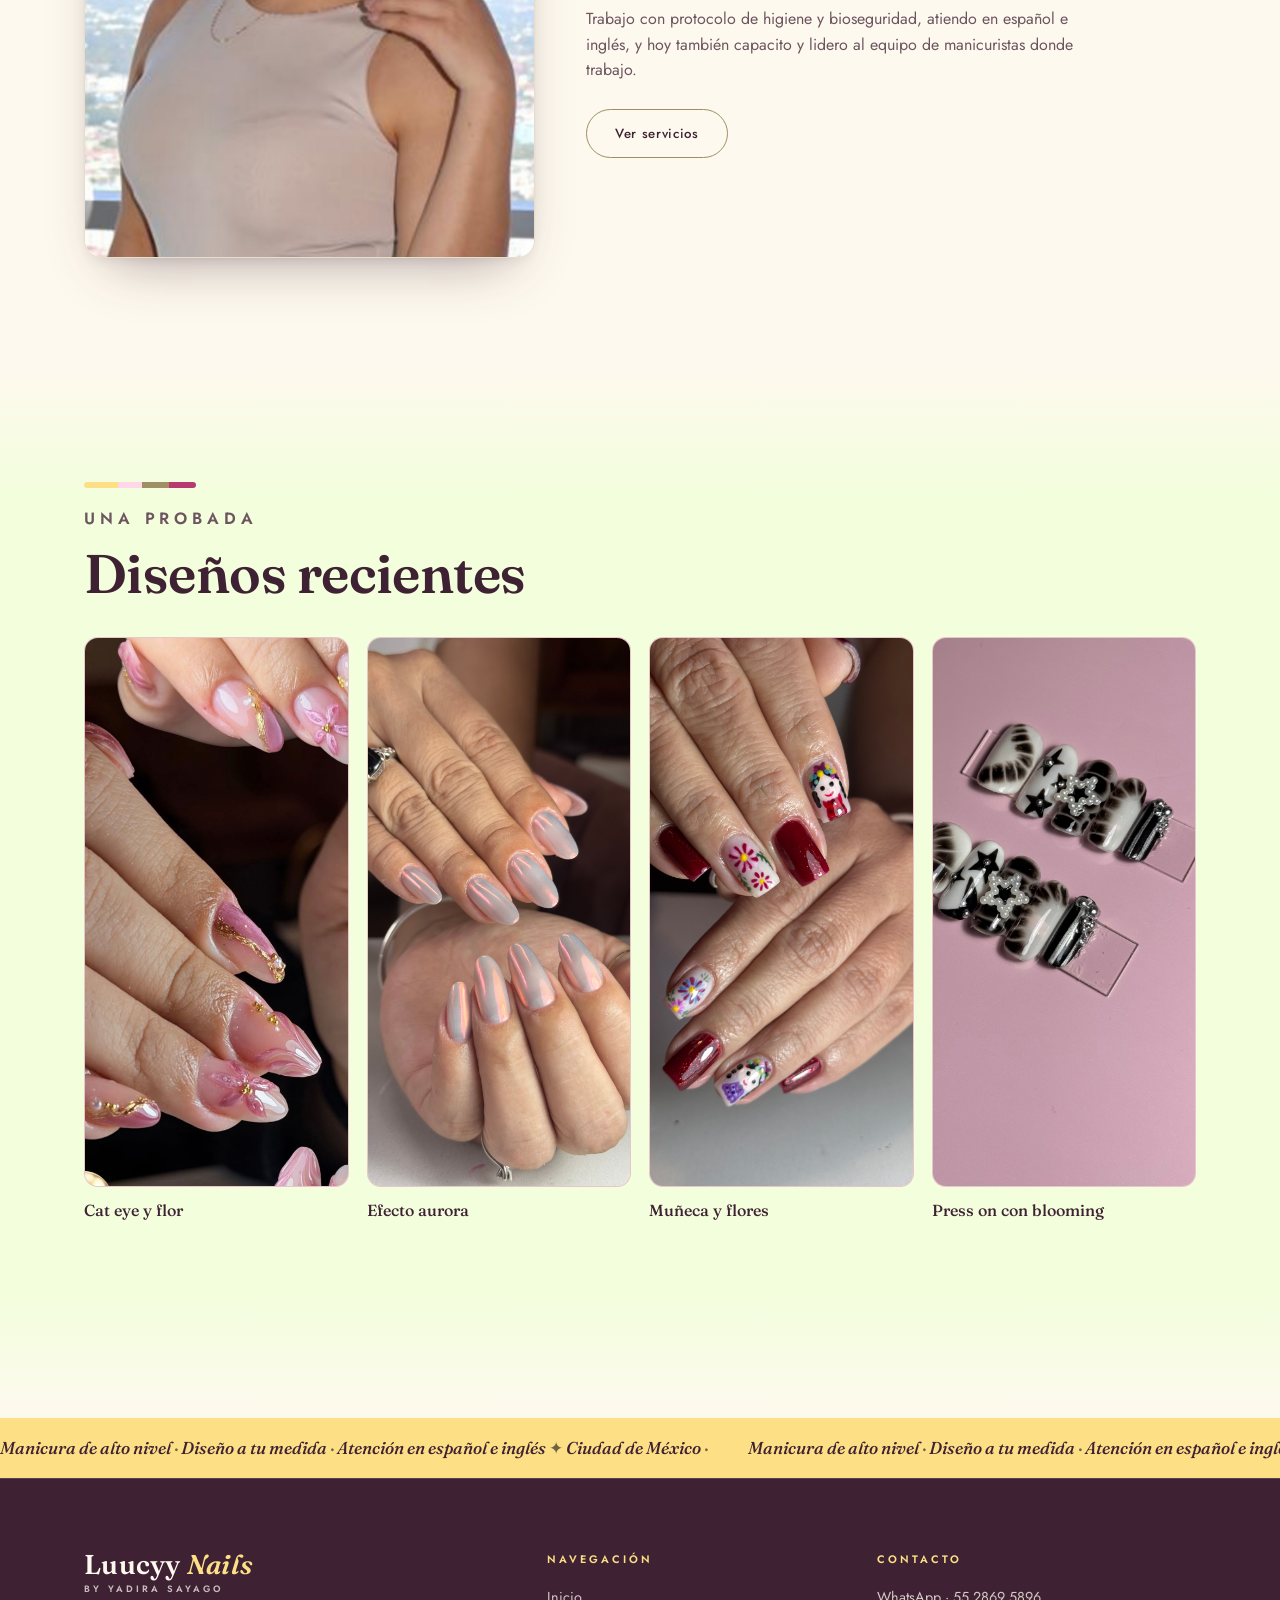
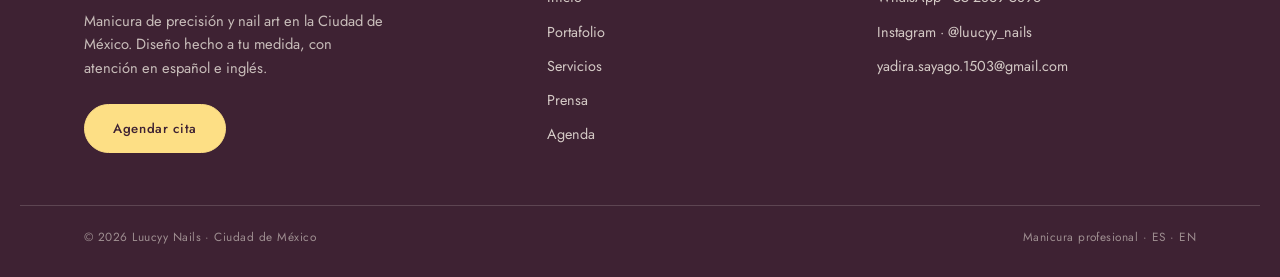
==== commit 95980c8b: "Use Olive Deep as primary UI accent Consolidate UI accents onto --olive-deep and reserve raspberry f" ====
--- a/index.html
+++ b/index.html
@@ -66,7 +66,7 @@
       <h2 id="about-h">Diseño hecho a tu medida</h2>
       <p>Manicurista con más de 4 años de experiencia en salones de alto nivel de la Ciudad de México. Cada cita es personal: escucho lo que buscas y lo llevo a las uñas, desde algo clásico y pulido hasta un diseño de autor.</p>
       <p>Trabajo con protocolo de higiene y bioseguridad, atiendo en español e inglés, y hoy también capacito y lidero al equipo de manicuristas donde trabajo.</p>
-      <a class="btn btn-ink" href="servicios.html">Ver servicios</a>
+      <a class="btn btn-ghost" href="servicios.html">Ver servicios</a>
     </div>
   </section>
 
--- a/assets/styles.css
+++ b/assets/styles.css
@@ -56,8 +56,10 @@
 /* foco de teclado · contorno Ink de 2px con 2px de separación (manual 04) */
 :focus-visible{outline:2px solid var(--ink);outline-offset:2px}
 
+/* los rótulos van en Olive Deep, no en raspberry: mide más contraste (5.72 vs
+   5.17) y deja el raspberry libre para su único trabajo, botones y enlaces */
 .eyebrow{font-family:var(--sans);font-size:.7rem;font-weight:600;letter-spacing:.3em;
-  text-transform:uppercase;color:var(--raspberry)}
+  text-transform:uppercase;color:var(--olive-deep)}
 .center{text-align:center}
 /* enlaces de contenido · raspberry con subrayado (manual 04) */
 .prose-link{color:var(--raspberry);text-decoration:underline;text-underline-offset:3px}
@@ -90,15 +92,16 @@
 /* cabecera de página: arranca sólida, no hay nada arriba que difuminar */
 .band--top{--fade-in:0px}
 /* medido: raspberry sobre petal da 4.2:1, por debajo de AA (el manual lo
-   publica como 4.5). En bloques petal el texto de acento va en Ink. */
-.band--petal .eyebrow,.band--petal .prose-link{color:var(--ink)}
+   publica como 4.5). Los enlaces dentro de un bloque petal van en Ink.
+   Los rótulos ya no lo necesitan: Olive Deep sobre petal da 4.62:1. */
+.band--petal .prose-link{color:var(--ink)}
 .band--ink{background:var(--ink);color:var(--white)}
 .band--ink h2,.band--ink h3{color:var(--white)}
 .band--ink .eyebrow{color:var(--jasmine)}
 .band--ink p{color:rgba(254,249,238,.75)}
 
 /* el apellido en cursiva, igual que "Nails" en el logotipo */
-.name-accent{font-style:italic;color:var(--raspberry);font-variation-settings:"wght" 600,"opsz" 40}
+.name-accent{font-style:italic;color:var(--olive-deep);font-variation-settings:"wght" 600,"opsz" 40}
 
 /* ---- HEADER / NAV ---- */
 .nav{position:fixed;inset:0 0 auto 0;z-index:60;display:flex;align-items:center;gap:20px;justify-content:space-between;
@@ -124,14 +127,18 @@
 .btn{display:inline-flex;align-items:center;gap:8px;font-family:var(--sans);font-size:.83rem;letter-spacing:.05em;
   font-weight:500;padding:13px 28px;border-radius:999px;cursor:pointer;border:1px solid transparent;
   transition:.26s ease;white-space:nowrap}
-.btn-primary{background:var(--raspberry);color:#fff;border-color:var(--raspberry)}
-.btn-primary:hover{background:var(--raspberry-dark);border-color:var(--raspberry-dark)}
+.btn-primary{background:var(--olive-deep);color:var(--white);border-color:var(--olive-deep)}
+.btn-primary:hover{background:var(--ink);border-color:var(--ink)}
+/* sobre fondo Ink el olivo se pierde (2.36:1): ahí el botón va en Jasmine,
+   que da 10.85:1 — es el "hace que el botón resalte" del manual 04 */
+.foot .btn-primary,.cal .btn-primary,.band--ink .btn-primary{
+  background:var(--jasmine);color:var(--ink);border-color:var(--jasmine)}
+.foot .btn-primary:hover,.cal .btn-primary:hover,.band--ink .btn-primary:hover{
+  background:var(--white);border-color:var(--white)}
 .btn-ink{background:var(--ink);color:var(--white);border-color:var(--ink)}
-.btn-ink:hover{background:var(--raspberry);border-color:var(--raspberry);color:#fff}
-.btn-olive{background:var(--olive-deep);color:var(--white);border-color:var(--olive-deep)}
-.btn-olive:hover{background:var(--ink);border-color:var(--ink)}
-.btn-ghost{background:transparent;color:var(--ink);border-color:rgba(62,34,51,.3)}
-.btn-ghost:hover{background:var(--ink);color:var(--white);border-color:var(--ink)}
+.btn-ink:hover{background:var(--olive-deep);border-color:var(--olive-deep);color:var(--white)}
+.btn-ghost{background:transparent;color:var(--ink);border-color:var(--olive)}
+.btn-ghost:hover{background:var(--olive-deep);color:var(--white);border-color:var(--olive-deep)}
 .nav-cta{flex:none}
 .burger{display:none;flex-direction:column;gap:5px;background:none;border:none;cursor:pointer;padding:6px}
 .burger span{width:24px;height:2px;background:var(--ink);border-radius:2px;transition:.3s}
@@ -227,7 +234,7 @@
 .contact-row{font-style:normal;display:flex;flex-direction:column;gap:10px;margin-top:24px}
 .contact-row a{display:flex;align-items:center;gap:14px;font-size:.96rem;color:var(--ink);
   border:1px solid var(--line);border-radius:14px;padding:12px 16px;transition:.25s}
-.contact-row a:hover{background:var(--mint);border-color:var(--olive)}
+.contact-row a:hover{background:var(--mint);border-color:var(--olive-deep);color:var(--olive-deep)}
 .contact-row .k{width:38px;height:38px;border-radius:50%;display:grid;place-items:center;background:var(--jasmine);
   color:var(--ink);font-size:.9rem;flex:none}
 .cal{background:var(--ink);border-radius:22px;padding:clamp(22px,3vw,34px);color:var(--white);
@@ -242,7 +249,7 @@
 .marquee{background:var(--jasmine);color:var(--ink);overflow:hidden;white-space:nowrap;padding:16px 0}
 .marquee-track{display:inline-flex;gap:40px;animation:slide 26s linear infinite}
 .marquee span{font-family:var(--serif);font-style:italic;font-size:1.08rem;font-variation-settings:"wght" 500,"opsz" 36}
-.marquee .dot{color:var(--raspberry);font-style:normal}
+.marquee .dot{color:var(--olive-deep);font-style:normal}
 @keyframes slide{from{transform:translateX(0)}to{transform:translateX(-50%)}}
 
 /* ---- FOOTER · Ink, cierra la página ---- */
@@ -311,11 +318,11 @@
   .links.open li{padding:0}
   .links.open a{display:block;padding:14px 0;border-bottom:1px solid var(--line);font-size:1rem;opacity:1}
   .links.open a[aria-current]:not(.btn)::after{display:none}
-  .links.open a[aria-current]{color:var(--raspberry)}
+  .links.open a[aria-current]{color:var(--olive-deep)}
   .links.open .nav-cta-mobile{display:block;margin-top:16px}
   .links.open .nav-cta-mobile a{border:none;justify-content:center}
   .links.open .nav-cta-mobile a.btn-primary{display:flex;align-items:center;justify-content:center;width:100%;
-    padding:13px 28px;background:var(--raspberry);color:#fff;opacity:1}
+    padding:13px 28px;background:var(--olive-deep);color:var(--white);opacity:1}
   .nav-cta{display:none}
   .burger{display:flex}
 }
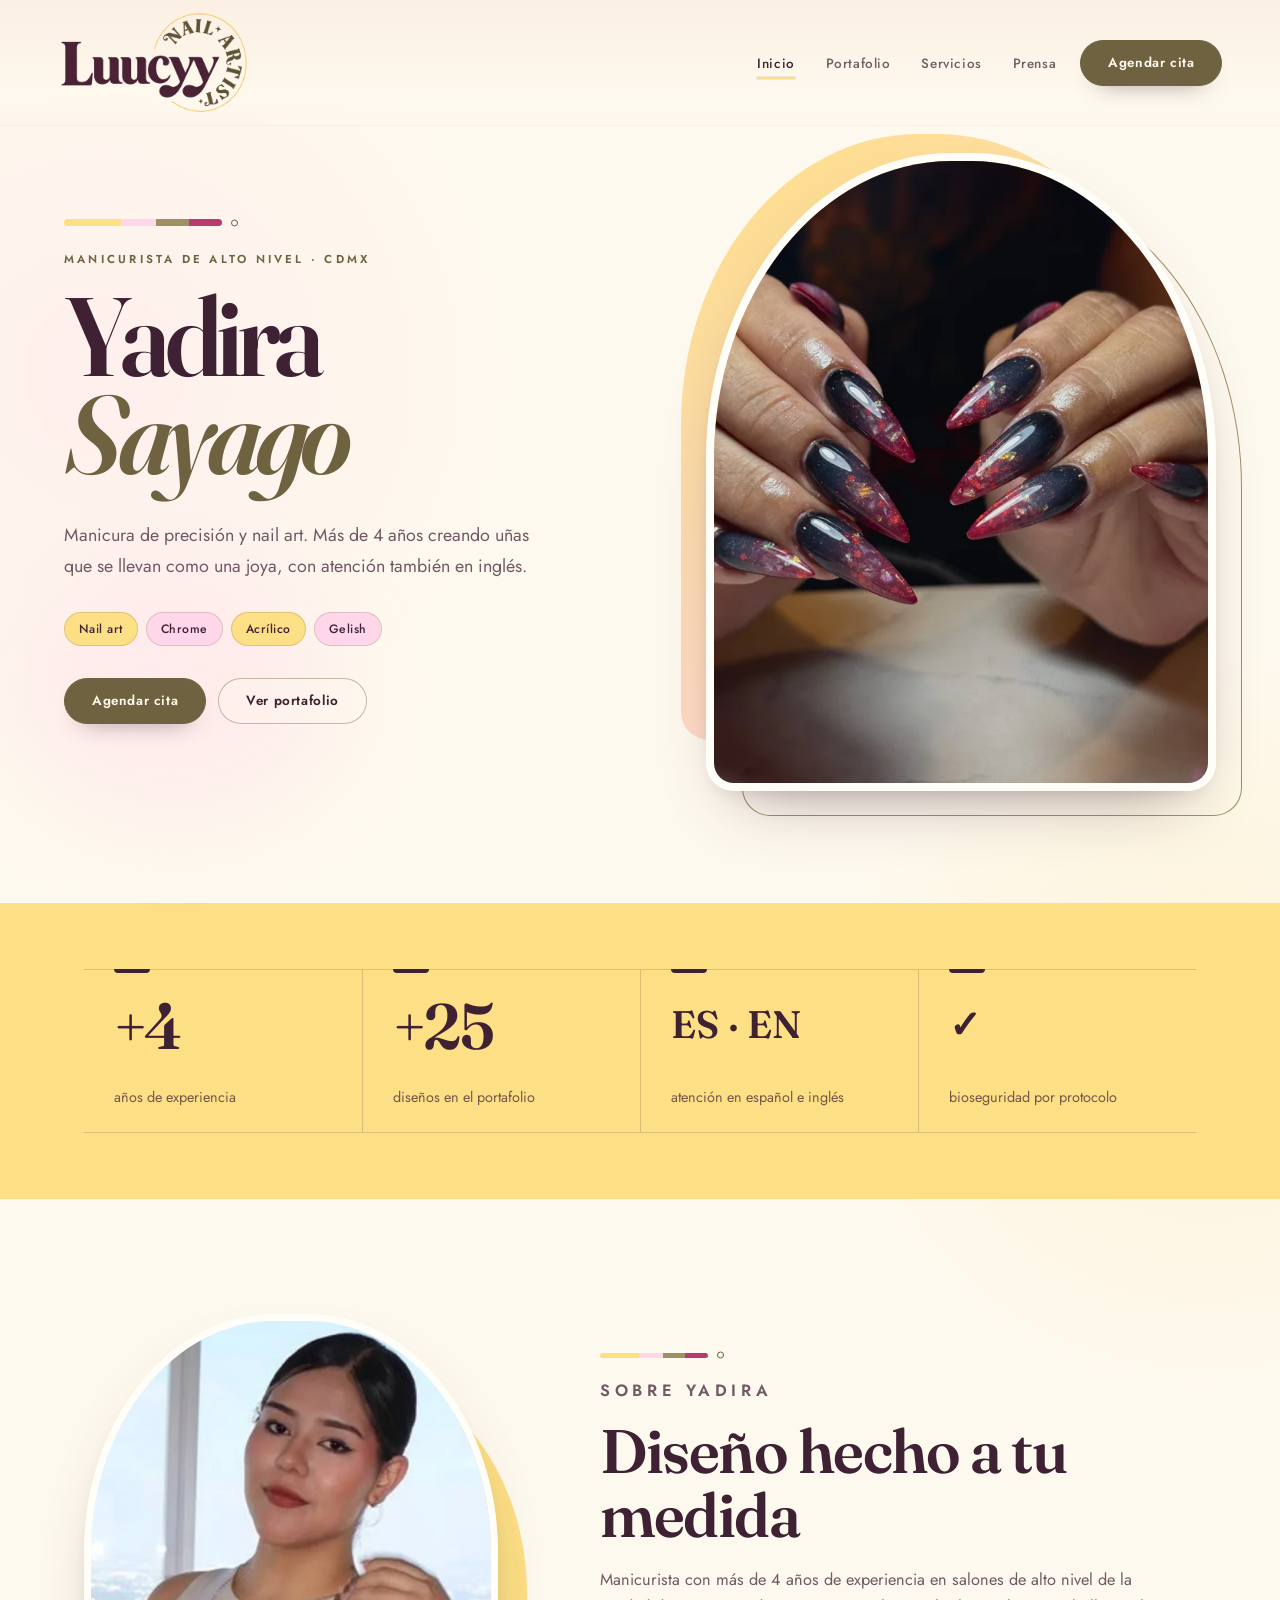
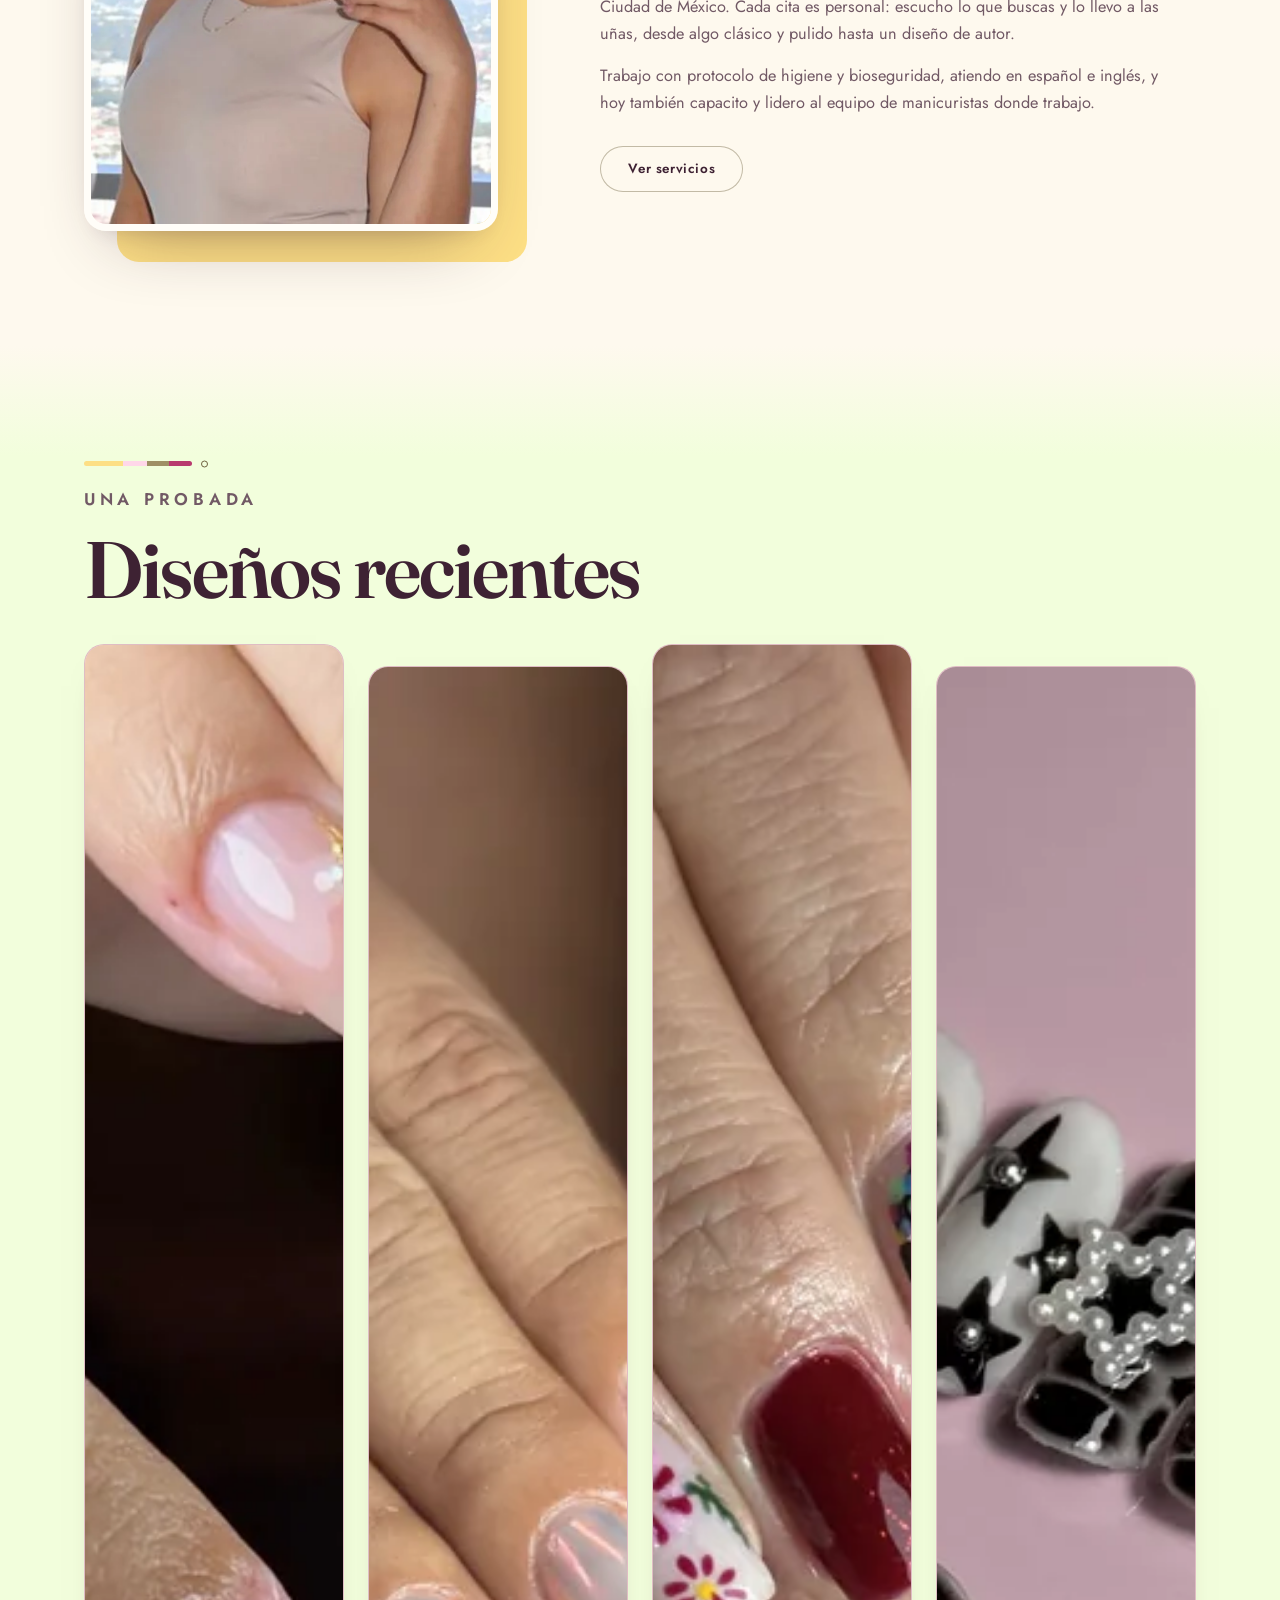
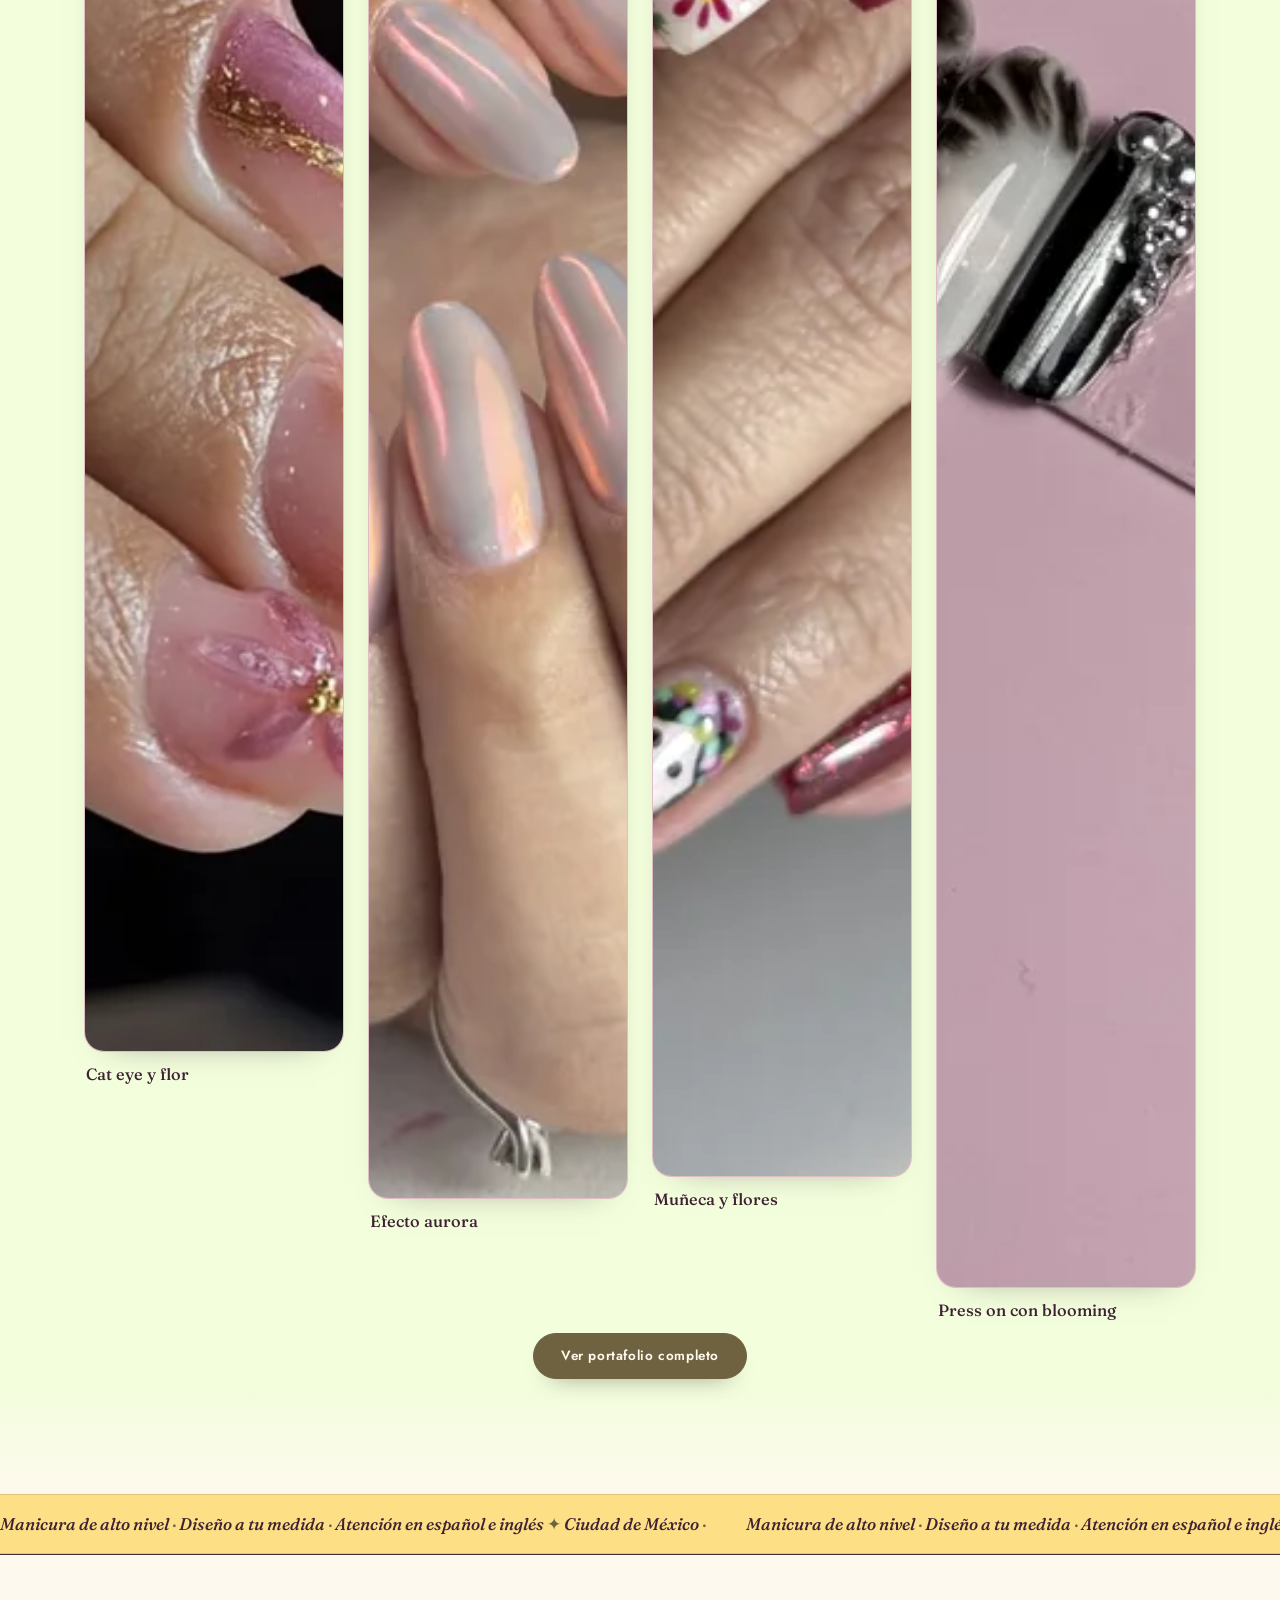
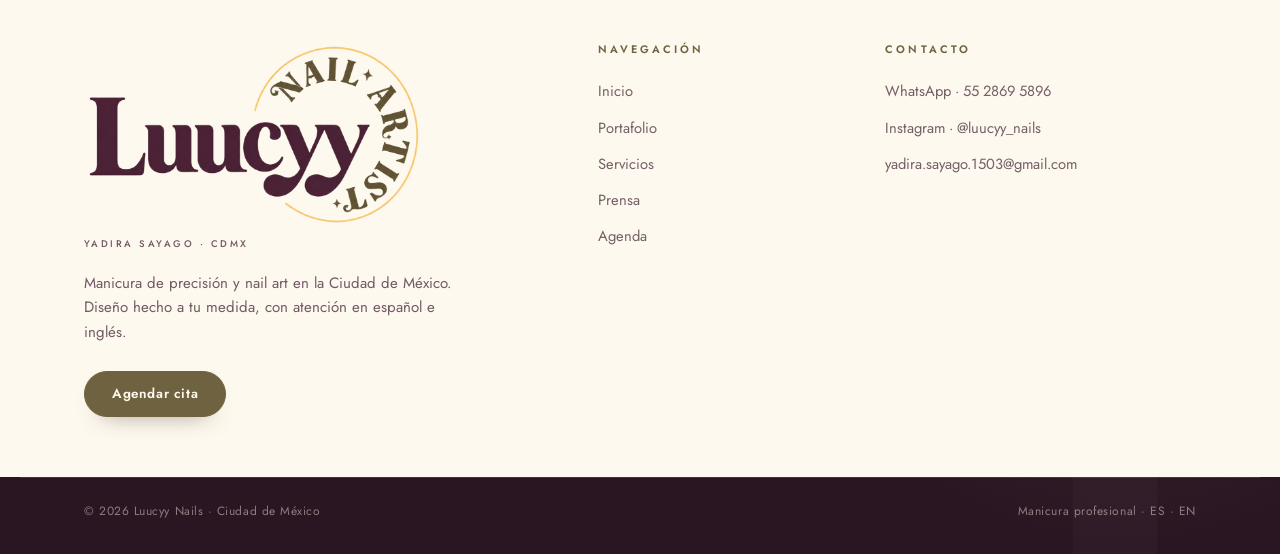
==== commit c6f81564: "Refresh Luucyy site with SEO and assets This update modernizes the Luucyy Nails site with a refined " ====
--- a/index.html
+++ b/index.html
@@ -1,18 +1,90 @@
 <!DOCTYPE html>
-<html lang="es">
+<html lang="es-MX">
 <head>
 <meta charset="UTF-8">
 <meta name="viewport" content="width=device-width, initial-scale=1.0, viewport-fit=cover">
 <title>Luucyy Nails · Yadira Sayago · Manicurista en CDMX</title>
 <meta name="description" content="Yadira Sayago, manicurista de alto nivel en la Ciudad de México. Manicura de precisión, nail art y diseño a tu medida. Agenda en línea.">
+<meta name="robots" content="index,follow,max-image-preview:large">
+<meta name="theme-color" content="#FEF9EE">
+<meta name="color-scheme" content="light">
+<link rel="canonical" href="https://angugo06.github.io/YadiraSayagoManicurista/">
+<link rel="icon" href="assets/img/luucyy-logo-wide.webp?v=6" type="image/webp">
+<meta property="og:type" content="website">
+<meta property="og:locale" content="es_MX">
+<meta property="og:site_name" content="Luucyy Nails">
+<meta property="og:title" content="Luucyy Nails · Yadira Sayago · Manicurista en CDMX">
+<meta property="og:description" content="Manicura de precisión, nail art y diseños a tu medida en la Ciudad de México.">
+<meta property="og:url" content="https://angugo06.github.io/YadiraSayagoManicurista/">
+<meta property="og:image" content="https://angugo06.github.io/YadiraSayagoManicurista/assets/img/hero.jpg">
+<meta property="og:image:alt" content="Diseño de uñas creado por Yadira Sayago">
+<meta name="twitter:card" content="summary_large_image">
+<meta name="twitter:title" content="Luucyy Nails · Yadira Sayago">
+<meta name="twitter:description" content="Manicura de precisión y nail art en CDMX.">
 <link rel="preconnect" href="https://fonts.googleapis.com">
 <link rel="preconnect" href="https://fonts.gstatic.com" crossorigin>
 <link href="https://fonts.googleapis.com/css2?family=Fraunces:ital,opsz,wght@0,9..144,400;0,9..144,500;0,9..144,600;0,9..144,700;1,9..144,400;1,9..144,500;1,9..144,600&family=Jost:wght@300;400;500;600&display=swap" rel="stylesheet">
 <link rel="stylesheet" href="assets/styles.css">
+<script type="application/ld+json">
+{
+  "@context": "https://schema.org",
+  "@graph": [
+    {
+      "@type": "BeautySalon",
+      "@id": "https://angugo06.github.io/YadiraSayagoManicurista/#business",
+      "name": "Luucyy Nails",
+      "alternateName": "Luucyy Nail Artist",
+      "description": "Manicura de precisión, nail art y diseños personalizados en la Ciudad de México.",
+      "url": "https://angugo06.github.io/YadiraSayagoManicurista/",
+      "logo": "https://angugo06.github.io/YadiraSayagoManicurista/assets/img/luucyy-logo-wide.webp",
+      "image": "https://angugo06.github.io/YadiraSayagoManicurista/assets/img/hero.webp",
+      "telephone": "+52 55 2869 5896",
+      "email": "yadira.sayago.1503@gmail.com",
+      "sameAs": ["https://instagram.com/luucyy_nails"],
+      "areaServed": {"@type": "City", "name": "Ciudad de México"},
+      "knowsLanguage": ["es-MX", "en"],
+      "founder": {"@id": "https://angugo06.github.io/YadiraSayagoManicurista/#yadira"},
+      "hasOfferCatalog": {
+        "@type": "OfferCatalog",
+        "name": "Servicios de uñas",
+        "itemListElement": [
+          {"@type": "Offer", "itemOffered": {"@type": "Service", "name": "Manicura de precisión"}},
+          {"@type": "Offer", "itemOffered": {"@type": "Service", "name": "Nail art a mano alzada"}},
+          {"@type": "Offer", "itemOffered": {"@type": "Service", "name": "Esculturales en acrílico"}},
+          {"@type": "Offer", "itemOffered": {"@type": "Service", "name": "Gelish y gel semipermanente"}},
+          {"@type": "Offer", "itemOffered": {"@type": "Service", "name": "Chrome y efectos"}},
+          {"@type": "Offer", "itemOffered": {"@type": "Service", "name": "Encapsulado y pedrería"}}
+        ]
+      }
+    },
+    {
+      "@type": "Person",
+      "@id": "https://angugo06.github.io/YadiraSayagoManicurista/#yadira",
+      "name": "Yadira Sayago",
+      "jobTitle": "Manicurista y nail artist",
+      "knowsLanguage": ["es-MX", "en"],
+      "sameAs": ["https://instagram.com/luucyy_nails"],
+      "worksFor": {"@id": "https://angugo06.github.io/YadiraSayagoManicurista/#business"}
+    },
+    {
+      "@type": "WebSite",
+      "@id": "https://angugo06.github.io/YadiraSayagoManicurista/#website",
+      "url": "https://angugo06.github.io/YadiraSayagoManicurista/",
+      "name": "Luucyy Nails",
+      "inLanguage": "es-MX",
+      "publisher": {"@id": "https://angugo06.github.io/YadiraSayagoManicurista/#business"}
+    }
+  ]
+}
+</script>
 </head>
-<body>
+<body class="home">
+<a class="skip-link" href="#main-content">Saltar al contenido principal</a>
 <header class="nav" id="nav">
-  <a class="brand" href="index.html"><span>Luucyy <em>Nails</em></span><small>by Yadira Sayago</small></a>
+  <a class="brand brand-logo" href="index.html" aria-label="Luucyy Nail Artist · Inicio">
+    <span class="brand-crop"><img src="assets/img/luucyy-logo-wide.webp?v=6" alt="" width="1000" height="549" decoding="async"></span>
+    <small>Yadira Sayago · CDMX</small>
+  </a>
   <nav aria-label="Navegación principal">
     <ul class="links" id="links">
       <li><a href="index.html" aria-current="page">Inicio</a></li>
@@ -23,9 +95,9 @@
     </ul>
   </nav>
   <a class="btn btn-primary nav-cta" href="agenda.html"><span>Agendar cita</span></a>
-  <button class="burger" id="burger" aria-label="Abrir menú" aria-expanded="false"><span></span><span></span><span></span></button>
+  <button class="burger" id="burger" type="button" aria-label="Abrir menú" aria-expanded="false" aria-controls="links"><span></span><span></span><span></span></button>
 </header>
-<main>
+<main id="main-content" tabindex="-1">
   <section class="hero" aria-label="Presentación">
     <div class="hero-copy">
       <div class="rule reveal" aria-hidden="true"></div>
@@ -41,7 +113,7 @@
       </p>
     </div>
     <figure class="hero-visual reveal">
-      <img src="assets/img/hero.jpg" alt="Diseño de uñas destacado de Yadira Sayago" width="1536" height="2048">
+      <img src="assets/img/hero.webp" srcset="assets/img/hero-640.webp 640w, assets/img/hero.webp 1600w" sizes="(max-width:900px) 86vw, 40vw" alt="Diseño de uñas destacado de Yadira Sayago" width="1600" height="2133" fetchpriority="high" decoding="async">
     </figure>
   </section>
 
@@ -58,7 +130,7 @@
 
   <section class="section about" aria-labelledby="about-h">
     <figure class="about-photo reveal">
-      <img src="assets/img/yadira-retrato.jpg" alt="Retrato de Yadira Sayago" width="640" height="800" loading="lazy">
+      <img src="assets/img/yadira-retrato.webp" srcset="assets/img/yadira-retrato-640.webp 640w, assets/img/yadira-retrato.webp 1200w" sizes="(max-width:900px) 82vw, 34vw" alt="Retrato de Yadira Sayago" width="1200" height="1200" loading="lazy" decoding="async">
     </figure>
     <div class="about-copy reveal">
       <div class="rule sm" aria-hidden="true"></div>
@@ -79,16 +151,16 @@
     </header>
     <ul class="grid teaser-grid">
       <li class="cell" data-cat="chrome" data-label="Chrome y efectos">
-        <figure class="tile"><img src="assets/img/chrome-y-efectos/cat-eye-y-flor.jpg" alt="Diseño de uñas: Cat eye y flor" loading="lazy" width="440" height="550"><figcaption>Cat eye y flor</figcaption></figure>
+        <figure class="tile"><img src="assets/img/chrome-y-efectos/cat-eye-y-flor.webp" srcset="assets/img/chrome-y-efectos/cat-eye-y-flor-640.webp 640w, assets/img/chrome-y-efectos/cat-eye-y-flor.webp 1224w" sizes="(max-width:560px) calc(50vw - 26px), (max-width:900px) calc(50vw - 32px), 280px" alt="Diseño de uñas: Cat eye y flor" loading="lazy" decoding="async" width="1224" height="2008"><figcaption>Cat eye y flor</figcaption></figure>
       </li>
       <li class="cell" data-cat="chrome" data-label="Chrome y efectos">
-        <figure class="tile"><img src="assets/img/chrome-y-efectos/efecto-aurora.jpg" alt="Diseño de uñas: Efecto aurora" loading="lazy" width="440" height="550"><figcaption>Efecto aurora</figcaption></figure>
+        <figure class="tile"><img src="assets/img/chrome-y-efectos/efecto-aurora.webp" srcset="assets/img/chrome-y-efectos/efecto-aurora-640.webp 640w, assets/img/chrome-y-efectos/efecto-aurora.webp 1600w" sizes="(max-width:560px) calc(50vw - 26px), (max-width:900px) calc(50vw - 32px), 280px" alt="Diseño de uñas: Efecto aurora" loading="lazy" decoding="async" width="1600" height="2133"><figcaption>Efecto aurora</figcaption></figure>
       </li>
       <li class="cell" data-cat="nailart" data-label="Nail Art">
-        <figure class="tile"><img src="assets/img/nail-art/muneca-y-flores.jpg" alt="Diseño de uñas: Muñeca y flores" loading="lazy" width="440" height="550"><figcaption>Muñeca y flores</figcaption></figure>
+        <figure class="tile"><img src="assets/img/nail-art/muneca-y-flores.webp" srcset="assets/img/nail-art/muneca-y-flores-640.webp 640w, assets/img/nail-art/muneca-y-flores.webp 1600w" sizes="(max-width:560px) calc(50vw - 26px), (max-width:900px) calc(50vw - 32px), 280px" alt="Diseño de uñas: Muñeca y flores" loading="lazy" decoding="async" width="1600" height="2133"><figcaption>Muñeca y flores</figcaption></figure>
       </li>
       <li class="cell" data-cat="nailart" data-label="Nail Art">
-        <figure class="tile"><img src="assets/img/nail-art/press-on-con-blooming.jpg" alt="Diseño de uñas: Press on con blooming" loading="lazy" width="440" height="550"><figcaption>Press on con blooming</figcaption></figure>
+        <figure class="tile"><img src="assets/img/nail-art/press-on-con-blooming.webp" srcset="assets/img/nail-art/press-on-con-blooming-640.webp 640w, assets/img/nail-art/press-on-con-blooming.webp 1600w" sizes="(max-width:560px) calc(50vw - 26px), (max-width:900px) calc(50vw - 32px), 280px" alt="Diseño de uñas: Press on con blooming" loading="lazy" decoding="async" width="1600" height="2222"><figcaption>Press on con blooming</figcaption></figure>
       </li>
     </ul>
     <p class="center reveal" style="margin-top:34px"><a class="btn btn-primary" href="portafolio.html"><span>Ver portafolio completo</span></a></p>
@@ -104,7 +176,10 @@
 <footer class="foot">
   <div class="foot-top">
     <div class="foot-col">
-      <p class="brand">Luucyy <em>Nails</em><small>by Yadira Sayago</small></p>
+      <a class="brand brand-logo brand-logo--footer" href="index.html" aria-label="Luucyy Nail Artist · Inicio">
+        <span class="brand-crop"><img src="assets/img/luucyy-logo-wide.webp?v=6" alt="" width="1000" height="549" loading="lazy" decoding="async"></span>
+        <small>Yadira Sayago · CDMX</small>
+      </a>
       <p class="foot-pitch">Manicura de precisión y nail art en la Ciudad de México. Diseño hecho a tu medida, con atención en español e inglés.</p>
       <a class="btn btn-primary" href="agenda.html"><span>Agendar cita</span></a>
     </div>
@@ -136,14 +211,14 @@
   <a class="btn fab-wa" href="https://wa.me/525528695896" target="_blank" rel="noopener"><span>WhatsApp</span></a>
   <a class="btn btn-primary" href="agenda.html"><span>Agendar</span></a>
 </div>
-<dialog class="lb" id="lb">
+<dialog class="lb" id="lb" aria-labelledby="lb-title" aria-describedby="lb-description">
   <figure>
-    <button class="lb-close" aria-label="Cerrar">✕</button>
-    <img src="" alt="">
+    <button class="lb-close" type="button" aria-label="Cerrar imagen ampliada">✕</button>
+    <img alt="" decoding="async">
     <figcaption class="info">
       <span class="eyebrow">Categoría</span>
-      <h3>Nombre</h3>
-      <p>Foto del portafolio de Yadira Sayago.</p>
+      <h2 id="lb-title" data-lightbox-title>Nombre</h2>
+      <p id="lb-description">Foto del portafolio de Yadira Sayago.</p>
     </figcaption>
   </figure>
 </dialog>
--- a/assets/styles.css
+++ b/assets/styles.css
@@ -1,338 +1,353 @@
 /* ===========================================================
-   Luucyy Nails · estilos
-   Manual de marca v2
-
-   RITMO DE SECCIONES (manual 04) — de arriba a abajo:
-     Warm White  portada y contenido · fondo por defecto
-     Mint Cream  sección alterna · separa sin romper el tono
-     Jasmine     momento de marca · UNA franja fuerte por página
-     Petal Frost bloque delicado · servicios, testimonios, notas
-     Ink         agenda y pie · cierra la página
-
-   REGLAS QUE NO SE ROMPEN
-     · Todo el texto en Ink; blanco solo sobre Ink, Olive Deep o Raspberry.
-     · Nunca texto sobre Olive #9F8F65, en ningún color. Es solo decorativo.
-     · Nunca texto escrito en olivo ni en amarillo.
-     · Raspberry solo para botones y enlaces.
-     · El amarillo aparece una o dos veces por página, no más.
-     · Nada de pastel sobre pastel.
+   Luucyy Nails · visual system
+   Warm editorial luxury built from the approved brand palette.
    =========================================================== */
 :root{
-  /* base */
-  --white:#FEF9EE;      /* lienzo principal */
-  --jasmine:#FDDF85;    /* amarillo protagonista */
-  --petal:#FFD7E9;      /* rosa suave */
-  --olive:#9F8F65;      /* tierra · SOLO decorativo, jamás con texto */
-  --ink:#3E2233;        /* todo el texto */
-
-  /* sistema */
-  --raspberry:#B83A6E;  /* botones y enlaces */
+  --white:#FEF9EE;
+  --paper:#FFFDF8;
+  --logo-cream:#FBEFE4;
+  --jasmine:#FDDF85;
+  --petal:#FFD7E9;
+  --olive:#9F8F65;
+  --ink:#3E2233;
+  --ink-deep:#2A1523;
+  --raspberry:#B83A6E;
   --raspberry-dark:#9D2F5C;
-  --mint:#F2FEDC;       /* fondo alterno */
-  --olive-deep:#6F6240; /* bloques oscuros con texto */
-
-  /* utilidades · bordes y separadores en olivo al 25% (manual 04) */
-  --line:rgba(159,143,101,.25);
-  --line-strong:rgba(159,143,101,.45);
-  /* sombras siempre cálidas, nunca grises (manual 04) */
-  --shadow:0 20px 50px -24px rgba(62,34,51,.35);
-  --shadow-photo:0 26px 54px -26px rgba(62,34,51,.45),0 6px 16px -10px rgba(62,34,51,.22);
-  --muted:#6d5560;
-
-  --serif:"Fraunces",Georgia,serif; --sans:"Jost",system-ui,sans-serif;
+  --mint:#F2FEDC;
+  --olive-deep:#6F6240;
+  --muted:#715965;
+  --line:rgba(111,98,64,.22);
+  --line-strong:rgba(111,98,64,.42);
+  --shadow:0 22px 60px -30px rgba(62,34,51,.42);
+  --shadow-photo:0 32px 70px -34px rgba(62,34,51,.48),0 10px 24px -18px rgba(62,34,51,.32);
+  --serif:"Fraunces",Georgia,serif;
+  --sans:"Jost",system-ui,sans-serif;
   --maxw:1240px;
   --hero-focus:center center;
 }
-*{margin:0;padding:0;box-sizing:border-box}
+
+*{box-sizing:border-box;margin:0;padding:0}
 html{scroll-behavior:smooth;-webkit-text-size-adjust:100%}
-body{font-family:var(--sans);color:var(--ink);background:var(--white);line-height:1.6;
-  overflow-x:hidden;-webkit-font-smoothing:antialiased;text-rendering:optimizeLegibility}
-h1,h2,h3{font-family:var(--serif);font-weight:600;line-height:1.12;letter-spacing:-.01em;
-  font-optical-sizing:auto;font-variation-settings:"wght" 600,"opsz" 40}
+body{
+  min-width:320px;overflow-x:hidden;color:var(--ink);background:
+    radial-gradient(circle at 8% 7%,rgba(255,215,233,.28),transparent 25rem),
+    radial-gradient(circle at 94% 19%,rgba(253,223,133,.2),transparent 23rem),
+    var(--white);
+  font-family:var(--sans);font-size:1rem;line-height:1.65;
+  -webkit-font-smoothing:antialiased;text-rendering:optimizeLegibility;
+}
+h1,h2,h3{font-family:var(--serif);font-weight:600;line-height:1.04;letter-spacing:-.025em;font-optical-sizing:auto}
 a{color:inherit;text-decoration:none}
-img{max-width:100%;display:block}
+img{display:block;max-width:100%}
 ul{list-style:none}
 button{font:inherit}
-/* foco de teclado · contorno Ink de 2px con 2px de separación (manual 04) */
-:focus-visible{outline:2px solid var(--ink);outline-offset:2px}
-
-/* los rótulos van en Olive Deep, no en raspberry: mide más contraste (5.72 vs
-   5.17) y deja el raspberry libre para su único trabajo, botones y enlaces */
-.eyebrow{font-family:var(--sans);font-size:.7rem;font-weight:600;letter-spacing:.3em;
-  text-transform:uppercase;color:var(--olive-deep)}
+main{isolation:isolate}
+main:focus{outline:none}
+:focus-visible{outline:2px solid var(--ink);outline-offset:3px}
+::selection{color:var(--ink);background:var(--jasmine)}
+
+.skip-link{position:fixed;top:10px;left:12px;z-index:1000;padding:11px 16px;border:2px solid var(--ink);border-radius:999px;color:var(--white);background:var(--ink);font-weight:600;transform:translateY(-160%);transition:transform .2s ease}
+.skip-link:focus{outline:3px solid var(--jasmine);outline-offset:3px;transform:none}
+.sr-only{position:absolute!important;width:1px!important;height:1px!important;padding:0!important;overflow:hidden!important;clip:rect(0,0,0,0)!important;white-space:nowrap!important;border:0!important}
+
+.eyebrow{font-size:.72rem;font-weight:600;letter-spacing:.28em;text-transform:uppercase;color:var(--olive-deep)}
 .center{text-align:center}
-/* enlaces de contenido · raspberry con subrayado (manual 04) */
-.prose-link{color:var(--raspberry);text-decoration:underline;text-underline-offset:3px}
-.prose-link:hover{color:var(--raspberry-dark)}
-
-/* firma de marca · jasmine · petal · olivo · raspberry */
-.rule{height:8px;width:150px;border-radius:8px;margin:0 0 22px;
-  background:linear-gradient(90deg,var(--jasmine) 0 30%,var(--petal) 30% 52%,var(--olive) 52% 76%,var(--raspberry) 76% 100%)}
-.rule.sm{height:6px;width:112px;margin-bottom:18px}
-
-/* etiquetas · siempre texto Ink. Olivo queda fuera: no admite texto */
-.tag{display:inline-flex;align-items:center;font-family:var(--sans);font-size:.74rem;font-weight:500;
-  letter-spacing:.04em;padding:6px 14px;border-radius:999px;background:var(--petal);color:var(--ink);
-  border:1px solid var(--line)}
+.prose-link{color:var(--raspberry-dark);text-decoration:underline;text-decoration-thickness:1px;text-underline-offset:4px}
+.prose-link:hover{color:var(--ink)}
+.name-accent{font-style:italic;color:var(--olive-deep)}
+
+.rule{position:relative;width:clamp(110px,13vw,158px);height:7px;margin:0 0 24px;border-radius:999px;background:linear-gradient(90deg,var(--jasmine) 0 36%,var(--petal) 36% 58%,var(--olive) 58% 79%,var(--raspberry) 79%)}
+.rule::after{content:"";position:absolute;right:-16px;top:50%;width:5px;height:5px;border:1px solid var(--olive-deep);border-radius:50%;transform:translateY(-50%)}
+.rule.sm{width:108px;height:5px;margin-bottom:20px}
+
+.tag{display:inline-flex;align-items:center;min-height:32px;padding:6px 14px;border:1px solid var(--line);border-radius:999px;background:var(--petal);color:var(--ink);font-size:.76rem;font-weight:500;letter-spacing:.04em}
 .tag.y{background:var(--jasmine)}
 .tag.m{background:var(--mint)}
 
-/* ---- BANDAS · el ritmo del manual ----
-   Las secciones se disuelven en el lienzo con un degradado en los bordes, para
-   que el cambio de fondo no se sienta como un corte. Las franjas (jasmine,
-   marquee) sí van a filo limpio: son "franjas" y deben leerse como tales. */
-.band{--bg:transparent;--fade-in:130px;--fade-out:130px;
-  background:linear-gradient(180deg,
-    var(--white) 0, var(--bg) var(--fade-in),
-    var(--bg) calc(100% - var(--fade-out)), var(--white) 100%)}
+.band{--bg:transparent;--fade-in:110px;--fade-out:110px;background:linear-gradient(180deg,var(--white) 0,var(--bg) var(--fade-in),var(--bg) calc(100% - var(--fade-out)),var(--white) 100%)}
 .band--mint{--bg:var(--mint)}
 .band--petal{--bg:var(--petal)}
-/* franja de marca · sin difuminado */
 .band--jasmine{--bg:var(--jasmine);--fade-in:0px;--fade-out:0px}
-/* cabecera de página: arranca sólida, no hay nada arriba que difuminar */
 .band--top{--fade-in:0px}
-/* medido: raspberry sobre petal da 4.2:1, por debajo de AA (el manual lo
-   publica como 4.5). Los enlaces dentro de un bloque petal van en Ink.
-   Los rótulos ya no lo necesitan: Olive Deep sobre petal da 4.62:1. */
 .band--petal .prose-link{color:var(--ink)}
-.band--ink{background:var(--ink);color:var(--white)}
-.band--ink h2,.band--ink h3{color:var(--white)}
+.band--ink{color:var(--white);background:var(--ink)}
+.band--ink h1,.band--ink h2,.band--ink h3{color:var(--white)}
 .band--ink .eyebrow{color:var(--jasmine)}
-.band--ink p{color:rgba(254,249,238,.75)}
-
-/* el apellido en cursiva, igual que "Nails" en el logotipo */
-.name-accent{font-style:italic;color:var(--olive-deep);font-variation-settings:"wght" 600,"opsz" 40}
-
-/* ---- HEADER / NAV ---- */
-.nav{position:fixed;inset:0 0 auto 0;z-index:60;display:flex;align-items:center;gap:20px;justify-content:space-between;
-  padding:20px clamp(20px,5vw,64px);transition:.35s ease;background:transparent}
-.nav.scrolled{background:rgba(254,249,238,.94);backdrop-filter:blur(14px);padding-top:13px;padding-bottom:13px;
-  border-bottom:1px solid var(--line)}
-/* logotipo · Fraunces con "Nails" en cursiva raspberry */
-.brand{font-family:var(--serif);font-size:1.5rem;font-weight:600;line-height:1;letter-spacing:.01em;
-  font-variation-settings:"wght" 600,"opsz" 30}
-.brand em{font-style:italic;color:var(--raspberry)}
-.brand small{font-family:var(--sans);font-size:.58rem;letter-spacing:.32em;text-transform:uppercase;
-  color:var(--muted);display:block;margin-top:6px;font-weight:500}
+.band--ink p{color:rgba(254,249,238,.76)}
+
+/* Header and flexible logo treatment */
+.nav{position:fixed;inset:0 0 auto;z-index:60;display:flex;align-items:center;justify-content:space-between;gap:24px;padding:10px clamp(20px,4.5vw,64px);transition:padding .3s ease,background .3s ease,box-shadow .3s ease,border-color .3s ease;border-bottom:1px solid transparent;background:linear-gradient(180deg,rgba(251,238,226,.96),rgba(254,249,238,.72) 78%,transparent)}
+.nav.scrolled{padding-top:6px;padding-bottom:6px;border-color:var(--line);background:rgba(251,238,226,.96);box-shadow:0 10px 38px -32px rgba(62,34,51,.7);backdrop-filter:blur(16px)}
+.brand{display:inline-flex;flex-direction:column;align-items:flex-start;flex:none}
+.brand-logo{width:clamp(178px,15vw,220px)}
+.brand-crop{display:block;width:100%;aspect-ratio:1000/549}
+.brand-crop img{width:100%;height:auto}
+.nav .brand-logo small{display:none}
+.brand small{margin-top:5px;color:var(--muted);font-size:.6rem;font-weight:500;letter-spacing:.26em;line-height:1.2;text-transform:uppercase}
 .nav nav{margin-left:auto}
-.links{display:flex;align-items:center;gap:30px}
-.links a{font-size:.82rem;letter-spacing:.06em;color:var(--ink);position:relative;padding:4px 0;opacity:.72;transition:.25s}
+.links{display:flex;align-items:center;gap:clamp(18px,2.4vw,32px)}
+.links a{position:relative;padding:7px 0;color:var(--ink);font-size:.84rem;font-weight:500;letter-spacing:.045em;opacity:.72;transition:opacity .2s ease,color .2s ease}
 .links a:hover{opacity:1}
-.links a[aria-current]{opacity:1;font-weight:500;isolation:isolate}
-.links a[aria-current]:not(.btn)::after{content:"";position:absolute;left:-6px;right:-6px;bottom:-3px;height:9px;
-  background:var(--jasmine);border-radius:3px;z-index:-1}
+.links a[aria-current]{opacity:1}
+.links a[aria-current]:not(.btn)::after{content:"";position:absolute;right:0;bottom:1px;left:0;height:2px;border-radius:999px;background:var(--jasmine);box-shadow:0 0 0 1px rgba(62,34,51,.08)}
 .nav-cta-mobile{display:none}
-
-/* ---- BOTONES · Raspberry es la acción principal, siempre ---- */
-.btn{display:inline-flex;align-items:center;gap:8px;font-family:var(--sans);font-size:.83rem;letter-spacing:.05em;
-  font-weight:500;padding:13px 28px;border-radius:999px;cursor:pointer;border:1px solid transparent;
-  transition:.26s ease;white-space:nowrap}
-.btn-primary{background:var(--olive-deep);color:var(--white);border-color:var(--olive-deep)}
-.btn-primary:hover{background:var(--ink);border-color:var(--ink)}
-/* sobre fondo Ink el olivo se pierde (2.36:1): ahí el botón va en Jasmine,
-   que da 10.85:1 — es el "hace que el botón resalte" del manual 04 */
-.foot .btn-primary,.cal .btn-primary,.band--ink .btn-primary{
-  background:var(--jasmine);color:var(--ink);border-color:var(--jasmine)}
-.foot .btn-primary:hover,.cal .btn-primary:hover,.band--ink .btn-primary:hover{
-  background:var(--white);border-color:var(--white)}
-.btn-ink{background:var(--ink);color:var(--white);border-color:var(--ink)}
-.btn-ink:hover{background:var(--olive-deep);border-color:var(--olive-deep);color:var(--white)}
-.btn-ghost{background:transparent;color:var(--ink);border-color:var(--olive)}
-.btn-ghost:hover{background:var(--olive-deep);color:var(--white);border-color:var(--olive-deep)}
-.nav-cta{flex:none}
-.burger{display:none;flex-direction:column;gap:5px;background:none;border:none;cursor:pointer;padding:6px}
-.burger span{width:24px;height:2px;background:var(--ink);border-radius:2px;transition:.3s}
-
-/* ---- SECCIONES ---- */
-.section{padding:clamp(64px,9vw,112px) clamp(20px,5vw,64px);max-width:var(--maxw);margin:0 auto}
-.section.first{padding-top:clamp(116px,14vh,166px)}
-.head-block{max-width:640px;margin-bottom:52px}
-.head-block h2{font-size:clamp(2.2rem,5vw,3.4rem);margin:12px 0 16px}
-.head-block p{color:var(--muted);font-size:1.02rem}
-.band--ink .head-block p{color:rgba(254,249,238,.75)}
-
-/* ---- HERO · warm white, la portada ---- */
-.hero{min-height:100svh;display:grid;grid-template-columns:1.05fr .95fr;gap:clamp(28px,4vw,64px);
-  align-items:center;padding:clamp(116px,15vh,148px) clamp(20px,5vw,64px) clamp(64px,8vw,96px);
-  max-width:1300px;margin:0 auto}
+.burger{display:none;width:44px;height:44px;align-items:center;justify-content:center;flex-direction:column;gap:5px;padding:8px;border:0;background:none;cursor:pointer}
+.burger span{width:25px;height:2px;border-radius:2px;background:var(--ink);transition:transform .25s ease,opacity .25s ease}
+.burger[aria-expanded="true"] span:first-child{transform:translateY(7px) rotate(45deg)}
+.burger[aria-expanded="true"] span:nth-child(2){opacity:0}
+.burger[aria-expanded="true"] span:last-child{transform:translateY(-7px) rotate(-45deg)}
+
+/* Buttons */
+.btn{display:inline-flex;align-items:center;justify-content:center;min-height:46px;padding:12px 27px;border:1px solid transparent;border-radius:999px;font-size:.84rem;font-weight:600;letter-spacing:.045em;line-height:1.2;white-space:nowrap;cursor:pointer;transition:transform .22s ease,background .22s ease,color .22s ease,border-color .22s ease,box-shadow .22s ease}
+.btn:hover{transform:translateY(-2px)}
+.btn-primary{color:var(--white);background:var(--olive-deep);border-color:var(--olive-deep);box-shadow:0 12px 24px -18px rgba(42,21,35,.8)}
+.btn-primary:hover{background:var(--ink);border-color:var(--ink);box-shadow:0 16px 26px -16px rgba(42,21,35,.72)}
+.btn-ink{color:var(--white);background:var(--ink);border-color:var(--ink)}
+.btn-ink:hover{color:var(--white);background:var(--olive-deep);border-color:var(--olive-deep)}
+.btn-ghost{color:var(--ink);background:rgba(254,249,238,.35);border-color:var(--line-strong)}
+.btn-ghost:hover{color:var(--white);background:var(--ink);border-color:var(--ink)}
+.foot .btn-primary,.cal .btn-primary,.band--ink .btn-primary{color:var(--ink);background:var(--jasmine);border-color:var(--jasmine)}
+.foot .btn-primary:hover,.cal .btn-primary:hover,.band--ink .btn-primary:hover{background:var(--white);border-color:var(--white)}
+
+/* Shared sections and page introductions */
+.section{width:100%;max-width:var(--maxw);margin:0 auto;padding:clamp(74px,9vw,118px) clamp(20px,5vw,64px)}
+.section.first{padding-top:clamp(142px,17vh,178px)}
+.head-block{max-width:720px;margin-bottom:52px}
+.head-block h1,.head-block h2{max-width:760px;margin:14px 0 18px;font-size:clamp(2.7rem,6.6vw,5rem)}
+.head-block p{max-width:610px;color:var(--muted);font-size:1.06rem}
+.band--top{position:relative;overflow:hidden;border-bottom:1px solid rgba(111,98,64,.1)}
+.band--top::after{content:"LUUCYY";position:absolute;right:-.04em;bottom:-.2em;z-index:-1;color:rgba(62,34,51,.035);font-family:var(--serif);font-size:clamp(6rem,19vw,15rem);font-weight:700;letter-spacing:-.07em;line-height:.8;pointer-events:none}
+
+/* Home hero */
+.hero{display:grid;grid-template-columns:1.02fr .98fr;align-items:center;gap:clamp(42px,6vw,82px);width:100%;max-width:1320px;min-height:100svh;margin:0 auto;padding:clamp(138px,17vh,172px) clamp(20px,5vw,64px) clamp(78px,9vw,112px)}
+.hero-copy{position:relative;z-index:2}
+.hero-copy::after{content:"";position:absolute;left:-9%;bottom:-18%;z-index:-1;width:58%;height:48%;border-radius:50%;background:rgba(255,215,233,.36);filter:blur(42px)}
 .hero-copy .eyebrow{display:block;margin-bottom:18px}
-.hero-copy h1{font-size:clamp(3.2rem,8vw,5.8rem);letter-spacing:-.02em;margin-bottom:6px;padding-bottom:.06em;
-  font-variation-settings:"wght" 600,"opsz" 40}
-.hero-copy .lead{max-width:430px;color:var(--muted);font-size:1.06rem;margin:24px 0 30px}
-.hero-tags{display:flex;gap:8px;flex-wrap:wrap;margin-bottom:30px}
-.hero-cta{display:flex;gap:14px;flex-wrap:wrap}
-.hero-visual{margin:0;position:relative;width:min(100%,500px);justify-self:end;aspect-ratio:3/4}
-.hero-visual img{width:100%;height:100%;object-fit:cover;object-position:var(--hero-focus);
-  border-radius:180px 180px 20px 20px;border:1px solid var(--line);box-shadow:var(--shadow-photo)}
-
-/* ---- STATS · la franja Jasmine, el momento de marca de la portada ---- */
-.stats-wrap{max-width:var(--maxw);margin:0 auto;padding:clamp(44px,6vw,72px) clamp(20px,5vw,64px)}
-.stats{display:grid;grid-template-columns:repeat(4,1fr);gap:1px;background:rgba(62,34,51,.16)}
-/* rejilla alineada: barrita arriba, número centrado en una caja de altura fija
-   (los textos ES·EN y ✓ son más chicos) y la etiqueta anclada abajo */
-.stat{background:var(--jasmine);padding:6px clamp(14px,2vw,28px);display:flex;flex-direction:column}
-.stat dt{font-family:var(--serif);font-size:clamp(2.6rem,5.4vw,4rem);font-weight:600;color:var(--ink);
-  line-height:1;letter-spacing:-.015em;font-variation-settings:"wght" 600,"opsz" 28;
-  display:flex;align-items:center;min-height:clamp(2.6rem,5.4vw,4rem)}
-.stat.txt dt{font-size:clamp(1.9rem,3.8vw,2.8rem)}
-.stat dd{font-size:.9rem;color:var(--ink);opacity:.72;margin-top:auto;padding-top:14px;max-width:190px}
-.stat::before{content:"";display:block;width:34px;height:5px;border-radius:5px;background:var(--ink);margin-bottom:20px}
-
-/* ---- ABOUT ---- */
-.about{display:grid;grid-template-columns:.85fr 1.15fr;gap:clamp(30px,4vw,60px);align-items:center}
-.about-photo{margin:0;position:relative;aspect-ratio:4/5}
-.about-photo img{width:100%;height:100%;object-fit:cover;border-radius:18px;
-  border:1px solid var(--line);box-shadow:var(--shadow-photo)}
-.about-copy h2{font-size:clamp(1.9rem,4vw,2.8rem);margin:12px 0 16px}
-.about-copy p{color:var(--muted);margin-bottom:14px;max-width:520px}
-.about-copy .btn{margin-top:12px}
-
-/* ---- GALERÍA · las fotos son las protagonistas ---- */
-.filters{display:flex;gap:9px;flex-wrap:wrap;margin-bottom:34px;padding:0}
-.chip{font-family:var(--sans);font-size:.78rem;font-weight:500;letter-spacing:.04em;padding:9px 18px;border-radius:999px;
-  border:1px solid var(--line-strong);background:transparent;color:var(--ink);cursor:pointer;transition:.22s}
-.chip:hover{background:var(--mint);border-color:var(--olive)}
-.chip[aria-pressed="true"]{background:var(--jasmine);color:var(--ink);border-color:var(--ink);font-weight:600}
-.grid{display:grid;grid-template-columns:repeat(auto-fill,minmax(220px,1fr));gap:18px}
+.hero-copy h1{max-width:680px;margin-bottom:8px;padding-bottom:.08em;font-size:clamp(4rem,8.7vw,7.1rem);line-height:.88;letter-spacing:-.055em}
+.hero-copy .lead{max-width:490px;margin:28px 0 30px;color:var(--muted);font-size:clamp(1rem,1.4vw,1.14rem);line-height:1.72}
+.hero-tags{display:flex;flex-wrap:wrap;gap:8px;margin-bottom:32px}
+.hero-cta{display:flex;flex-wrap:wrap;gap:12px}
+.hero-visual{position:relative;width:min(100%,510px);aspect-ratio:4/5;margin:0;justify-self:end;isolation:isolate}
+.hero-visual::before{content:"";position:absolute;inset:5% -5% -4% 7%;z-index:-2;border:1px solid var(--olive);border-radius:48% 48% 28px 28px}
+.hero-visual::after{content:"";position:absolute;inset:-3% 8% 8% -5%;z-index:-1;border-radius:48% 48% 28px 28px;background:linear-gradient(145deg,var(--jasmine),var(--petal))}
+.hero-visual img{width:100%;height:100%;object-fit:cover;object-position:var(--hero-focus);border:8px solid var(--paper);border-radius:48% 48% 28px 28px;box-shadow:var(--shadow-photo)}
+
+/* Brand facts */
+.stats-wrap{max-width:var(--maxw);margin:0 auto;padding:clamp(42px,6vw,66px) clamp(20px,5vw,64px)}
+.stats{display:grid;grid-template-columns:repeat(4,1fr);border-block:1px solid rgba(62,34,51,.18)}
+.stat{position:relative;display:flex;min-height:162px;padding:24px clamp(16px,2.4vw,30px);flex-direction:column;background:transparent}
+.stat+.stat{border-left:1px solid rgba(62,34,51,.18)}
+.stat dt{display:flex;align-items:center;min-height:62px;color:var(--ink);font-family:var(--serif);font-size:clamp(2.8rem,5vw,4.2rem);font-weight:600;letter-spacing:-.04em;line-height:1}
+.stat.txt dt{font-size:clamp(1.8rem,3vw,2.7rem);letter-spacing:.01em}
+.stat dd{max-width:190px;margin-top:auto;padding-top:16px;color:rgba(62,34,51,.72);font-size:.9rem;line-height:1.45}
+.stat::before{content:"";position:absolute;top:-1px;left:clamp(16px,2.4vw,30px);width:36px;height:4px;border-radius:0 0 4px 4px;background:var(--ink)}
+
+/* About */
+.about{display:grid;grid-template-columns:.82fr 1.18fr;align-items:center;gap:clamp(52px,8vw,104px)}
+.about-photo{position:relative;width:min(100%,430px);aspect-ratio:4/5;margin:0;justify-self:center;isolation:isolate}
+.about-photo::before{content:"";position:absolute;inset:10% -7% -6% 8%;z-index:-1;border-radius:46% 46% 22px 22px;background:var(--jasmine)}
+.about-photo img{width:100%;height:100%;object-fit:cover;border:7px solid var(--paper);border-radius:46% 46% 22px 22px;box-shadow:var(--shadow-photo)}
+.about-copy h2{max-width:580px;margin:13px 0 20px;font-size:clamp(2.3rem,4.8vw,4rem)}
+.about-copy p{max-width:570px;margin-bottom:15px;color:var(--muted);font-size:1.02rem}
+.about-copy .btn{margin-top:14px}
+
+/* Portfolio */
+.filters{display:flex;flex-wrap:wrap;gap:9px}
+.chip{min-height:42px;padding:9px 18px;border:1px solid var(--line-strong);border-radius:999px;color:var(--ink);background:rgba(255,253,248,.56);font-size:.8rem;font-weight:600;letter-spacing:.035em;cursor:pointer;transition:transform .2s ease,background .2s ease,border-color .2s ease}
+.chip:hover{transform:translateY(-1px);background:var(--paper);border-color:var(--olive-deep)}
+.chip[aria-pressed="true"]{color:var(--white);background:var(--ink);border-color:var(--ink)}
+.grid{display:grid;grid-template-columns:repeat(auto-fill,minmax(220px,1fr));gap:clamp(16px,2vw,24px)}
 .teaser-grid{grid-template-columns:repeat(4,1fr)}
-.cell{transition:.4s cubic-bezier(.2,.7,.2,1)}
-.cell.hide{display:none}
-.tile{margin:0;cursor:zoom-in;transition:.35s cubic-bezier(.2,.7,.2,1)}
-.tile img{width:100%;aspect-ratio:4/5;object-fit:cover;border-radius:14px;background:var(--petal);
-  border:1px solid var(--line);color:transparent;font-size:0}
-.tile figcaption{font-family:var(--serif);font-size:1rem;font-weight:500;margin-top:11px;color:var(--ink)}
-.tile:hover{transform:translateY(-4px)}
-.tile:hover img{border-color:var(--olive)}
-
-/* ---- SERVICIOS · bloque delicado Petal, tarjetas en blanco ---- */
-.svc-grid{display:grid;grid-template-columns:repeat(3,1fr);gap:16px}
-.svc{background:var(--white);border:1px solid var(--line);padding:30px 28px 32px;border-radius:20px;transition:.3s}
-.svc:hover{border-color:var(--olive);transform:translateY(-3px)}
-.svc .n{display:inline-flex;font-family:var(--sans);font-size:.72rem;font-weight:600;letter-spacing:.1em;
-  background:var(--ink);color:var(--white);padding:5px 12px;border-radius:999px;margin-bottom:16px}
-.svc h3{font-size:1.3rem;margin-bottom:9px}
-.svc p{color:var(--muted);font-size:.93rem}
-.badges{display:flex;gap:10px;flex-wrap:wrap;margin-top:34px}
-.badge{display:inline-flex;align-items:center;gap:9px;font-size:.83rem;font-weight:500;color:var(--ink);
-  background:var(--white);border:1px solid var(--line-strong);border-radius:999px;padding:10px 20px}
-.badge::before{content:"";width:7px;height:7px;border-radius:50%;background:var(--olive)}
-
-/* ---- PRENSA ---- */
-.press-hero{display:grid;grid-template-columns:1fr 1fr;gap:clamp(26px,4vw,54px);align-items:center}
-.press-hero h2{font-size:clamp(2rem,4.5vw,3.1rem);margin:12px 0 18px}
-.press-hero p{color:var(--muted);margin-bottom:16px}
-.press-figure{margin:0;position:relative;aspect-ratio:4/3}
-.press-figure img{width:100%;height:100%;object-fit:cover;border-radius:16px;
-  border:1px solid var(--line);box-shadow:var(--shadow-photo)}
-.press-shots{display:grid;grid-template-columns:repeat(3,1fr);gap:16px}
+.cell{min-width:0;transition:opacity .3s ease,transform .3s ease}
+.cell[hidden]{display:none}
+.tile{margin:0;cursor:zoom-in;transition:transform .35s cubic-bezier(.2,.7,.2,1)}
+.tile img{width:100%;aspect-ratio:4/5;object-fit:cover;border:1px solid var(--line);border-radius:20px;background:var(--petal);box-shadow:0 14px 34px -28px rgba(62,34,51,.6);color:transparent;font-size:0;transition:border-radius .35s ease,box-shadow .35s ease}
+.tile figcaption{margin-top:12px;padding-left:2px;color:var(--ink);font-family:var(--serif);font-size:1.02rem;font-weight:500;line-height:1.3}
+.tile:hover{transform:translateY(-7px)}
+.tile:hover img{border-color:var(--olive);border-radius:34px 20px 34px 20px;box-shadow:var(--shadow-photo)}
+.tile:focus-visible{outline:none}
+.tile:focus-visible img{outline:3px solid var(--ink);outline-offset:4px;border-radius:34px 20px 34px 20px}
+.teaser-grid .cell:nth-child(even){transform:translateY(22px)}
+.teaser-grid .cell:nth-child(even) .tile:hover{transform:translateY(-7px)}
+
+/* Services */
+.svc-grid{display:grid;grid-template-columns:repeat(3,1fr);gap:18px}
+.svc{position:relative;min-height:238px;overflow:hidden;padding:32px 30px;border:1px solid var(--line);border-radius:24px;background:rgba(255,253,248,.94);box-shadow:0 16px 42px -38px rgba(62,34,51,.7);transition:transform .28s ease,border-color .28s ease,box-shadow .28s ease}
+.svc::before{content:"";position:absolute;top:0;right:0;left:0;height:6px;background:var(--jasmine)}
+.svc:nth-child(3n+2)::before{background:var(--petal)}
+.svc:nth-child(3n)::before{background:var(--olive)}
+.svc:hover{transform:translateY(-6px);border-color:var(--olive);box-shadow:var(--shadow)}
+.svc .n{display:inline-flex;margin-bottom:34px;color:var(--olive-deep);font-family:var(--serif);font-size:1rem;font-weight:600;letter-spacing:.08em}
+.svc h2{max-width:260px;margin-bottom:12px;font-size:1.45rem;line-height:1.08}
+.svc p{color:var(--muted);font-size:.95rem;line-height:1.55}
+.badges{display:flex;flex-wrap:wrap;gap:10px;margin-top:36px}
+.badge{display:inline-flex;align-items:center;gap:10px;min-height:42px;padding:9px 18px;border:1px solid var(--line-strong);border-radius:999px;color:var(--ink);background:var(--paper);font-size:.84rem;font-weight:500}
+.badge::before{content:"✦";color:var(--olive-deep);font-size:.7rem}
+
+/* Press */
+.press-hero{display:grid;grid-template-columns:.92fr 1.08fr;align-items:center;gap:clamp(46px,7vw,88px)}
+.press-hero h1,.press-hero h2{max-width:570px;margin:14px 0 20px;font-size:clamp(2.8rem,5.8vw,4.7rem)}
+.press-hero p{max-width:540px;margin-bottom:18px;color:var(--muted);font-size:1.03rem}
+.press-figure{position:relative;aspect-ratio:4/4.25;margin:0;isolation:isolate}
+.press-figure::after{content:"";position:absolute;inset:7% -5% -6% 8%;z-index:-1;border:1px solid var(--olive);border-radius:26px}
+.press-figure img{width:100%;height:100%;object-fit:cover;border:7px solid var(--paper);border-radius:26px 120px 26px 26px;box-shadow:var(--shadow-photo)}
+.press-shots{display:grid;grid-template-columns:repeat(3,1fr);gap:clamp(16px,2vw,24px)}
 .press-shots .tile img{aspect-ratio:3/4}
-
-/* ---- AGENDA · bloque Ink, para que el botón resalte (manual 04) ---- */
-.book{display:grid;grid-template-columns:.85fr 1.15fr;gap:clamp(30px,4vw,56px);align-items:start}
-.book .intro h2{font-size:clamp(2.2rem,5vw,3.3rem);margin:12px 0 18px}
-.book .intro p{color:var(--muted);margin-bottom:26px;max-width:380px}
-.contact-row{font-style:normal;display:flex;flex-direction:column;gap:10px;margin-top:24px}
-.contact-row a{display:flex;align-items:center;gap:14px;font-size:.96rem;color:var(--ink);
-  border:1px solid var(--line);border-radius:14px;padding:12px 16px;transition:.25s}
-.contact-row a:hover{background:var(--mint);border-color:var(--olive-deep);color:var(--olive-deep)}
-.contact-row .k{width:38px;height:38px;border-radius:50%;display:grid;place-items:center;background:var(--jasmine);
-  color:var(--ink);font-size:.9rem;flex:none}
-.cal{background:var(--ink);border-radius:22px;padding:clamp(22px,3vw,34px);color:var(--white);
-  display:flex;flex-direction:column}
+.press-shots li:nth-child(2){transform:translateY(24px)}
+
+/* Booking */
+.booking-page main{background:linear-gradient(180deg,rgba(255,215,233,.18),transparent 36%)}
+.book{display:grid;grid-template-columns:.78fr 1.22fr;align-items:start;gap:clamp(40px,6vw,82px)}
+.book .intro{position:sticky;top:138px}
+.book .intro h1,.book .intro h2{max-width:470px;margin:14px 0 20px;font-size:clamp(3rem,6vw,4.8rem)}
+.book .intro>p{max-width:420px;margin-bottom:28px;color:var(--muted);font-size:1.05rem}
+.contact-row{display:flex;margin-top:26px;flex-direction:column;gap:10px;font-style:normal}
+.contact-row a{display:flex;align-items:center;gap:14px;min-width:0;padding:12px 14px;border:1px solid var(--line);border-radius:16px;color:var(--ink);background:rgba(255,253,248,.66);font-size:.94rem;overflow-wrap:anywhere;transition:transform .22s ease,background .22s ease,border-color .22s ease}
+.contact-row a:hover{transform:translateX(4px);background:var(--paper);border-color:var(--olive-deep)}
+.contact-row .k{display:grid;width:40px;height:40px;flex:none;place-items:center;border-radius:50%;color:var(--ink);background:var(--jasmine);font-size:.92rem}
+.cal{display:flex;padding:clamp(24px,3.4vw,42px);overflow:hidden;flex-direction:column;color:var(--white);border:1px solid rgba(253,223,133,.2);border-radius:30px;background:linear-gradient(145deg,var(--ink),var(--ink-deep));box-shadow:0 36px 80px -44px rgba(42,21,35,.85)}
 .cal .eyebrow{color:var(--jasmine)}
-.cal h3{font-size:1.8rem;margin:10px 0 8px;color:var(--white)}
-.cal p{color:rgba(254,249,238,.72);font-size:.92rem;margin-bottom:22px}
-.cal .calendly-inline-widget{border-radius:14px;overflow:hidden;background:var(--white)}
-.cal .btn{align-self:flex-start;margin-top:20px}
-
-/* ---- MARQUEE · la segunda franja Jasmine, justo antes del cierre Ink ---- */
-.marquee{background:var(--jasmine);color:var(--ink);overflow:hidden;white-space:nowrap;padding:16px 0}
-.marquee-track{display:inline-flex;gap:40px;animation:slide 26s linear infinite}
-.marquee span{font-family:var(--serif);font-style:italic;font-size:1.08rem;font-variation-settings:"wght" 500,"opsz" 36}
+.cal h2{margin:10px 0 9px;color:var(--white);font-size:2rem}
+.cal>p{margin-bottom:24px;color:rgba(254,249,238,.72);font-size:.95rem}
+.cal .calendly-inline-widget{overflow:hidden;border:1px solid rgba(254,249,238,.12);border-radius:18px;background:var(--white)}
+.cal .btn{align-self:flex-start;margin-top:22px}
+
+/* Marquee and footer */
+.marquee{overflow:hidden;padding:15px 0;color:var(--ink);background:var(--jasmine);border-block:1px solid rgba(62,34,51,.15);white-space:nowrap}
+.marquee-track{display:inline-flex;gap:40px;animation:slide 29s linear infinite}
+.marquee span{font-family:var(--serif);font-size:1.06rem;font-style:italic;font-weight:500}
 .marquee .dot{color:var(--olive-deep);font-style:normal}
 @keyframes slide{from{transform:translateX(0)}to{transform:translateX(-50%)}}
 
-/* ---- FOOTER · Ink, cierra la página ---- */
-.foot{background:var(--ink);color:var(--white);border-top:1px solid rgba(254,249,238,.14)}
-.foot-top{display:grid;grid-template-columns:1.5fr 1fr 1.2fr;gap:clamp(28px,5vw,64px);
-  max-width:var(--maxw);margin:0 auto;padding:clamp(48px,6vw,72px) clamp(20px,5vw,64px) clamp(36px,4vw,52px)}
-/* sobre Ink el logotipo va en blanco y "Nails" en Jasmine (manual 03) */
-.foot .brand{color:var(--white);font-size:1.7rem}
-.foot .brand em{color:var(--jasmine)}
-.foot .brand small{color:rgba(254,249,238,.72)}
-.foot-pitch{color:rgba(254,249,238,.72);font-size:.92rem;margin:16px 0 24px;max-width:300px}
-.foot-h{font-family:var(--sans);font-size:.68rem;font-weight:600;letter-spacing:.28em;text-transform:uppercase;
-  color:var(--jasmine);margin-bottom:18px}
-.foot-col ul{display:flex;flex-direction:column;gap:11px;font-size:.9rem}
-.foot-col a{color:rgba(254,249,238,.78);transition:.22s}
-.foot-col a:hover{color:var(--white)}
-.foot-bottom{border-top:1px solid rgba(254,249,238,.16);max-width:var(--maxw);margin:0 auto;
-  padding:22px clamp(20px,5vw,64px) 30px;display:flex;justify-content:space-between;gap:14px;flex-wrap:wrap}
-.foot .fine{font-size:.74rem;color:rgba(254,249,238,.5);letter-spacing:.04em}
-
-/* ---- DOCK ---- */
-.dock{position:fixed;right:20px;bottom:20px;z-index:55;display:flex;flex-direction:column;gap:10px;
-  opacity:0;transform:translateY(20px);transition:.4s;pointer-events:none}
+.foot{position:relative;overflow:hidden;color:var(--white);background:radial-gradient(circle at 10% 12%,rgba(184,58,110,.14),transparent 25rem),radial-gradient(circle at 88% 40%,rgba(253,223,133,.09),transparent 22rem),var(--ink-deep);border-top:1px solid rgba(254,249,238,.12)}
+.foot::after{content:"L";position:absolute;right:-.05em;bottom:-.35em;color:rgba(254,249,238,.025);font-family:var(--serif);font-size:30rem;font-weight:700;line-height:1;pointer-events:none}
+.foot-top{position:relative;z-index:1;display:grid;grid-template-columns:1.55fr .75fr 1.1fr;gap:clamp(34px,6vw,76px);max-width:none;margin:0;padding:clamp(56px,7vw,86px) max(20px,5vw,calc((100vw - var(--maxw))/2 + 64px)) clamp(42px,5vw,60px);color:var(--ink);background:var(--white)}
+.foot .brand-logo{width:min(100%,340px)}
+.foot .brand-crop{aspect-ratio:1000/549}
+.foot .brand small{margin-top:11px;color:var(--muted)}
+.foot-pitch{max-width:370px;margin:20px 0 26px;color:var(--muted);font-size:.94rem;line-height:1.65}
+.foot-h{margin-bottom:20px;color:var(--olive-deep);font-size:.68rem;font-weight:600;letter-spacing:.28em;text-transform:uppercase}
+.foot-col ul{display:flex;flex-direction:column;gap:12px;font-size:.92rem}
+.foot-col a{color:rgba(62,34,51,.72);transition:color .2s ease,transform .2s ease}
+.foot-col a:hover{color:var(--ink)}
+.foot-col li a{display:inline-block}
+.foot-col li a:hover{transform:translateX(3px)}
+.foot-top .btn-primary{color:var(--white);background:var(--olive-deep);border-color:var(--olive-deep)}
+.foot-top .btn-primary:hover{color:var(--white);background:var(--ink);border-color:var(--ink)}
+.foot-bottom{position:relative;z-index:1;display:flex;justify-content:space-between;gap:14px;max-width:var(--maxw);margin:0 auto;padding:24px clamp(20px,5vw,64px) 32px;border-top:1px solid rgba(254,249,238,.13);flex-wrap:wrap}
+.foot .fine{color:rgba(254,249,238,.46);font-size:.75rem;letter-spacing:.045em}
+
+/* Floating actions */
+.dock{position:fixed;right:20px;bottom:20px;z-index:55;display:flex;flex-direction:column;gap:9px;opacity:0;transform:translateY(18px);pointer-events:none;transition:opacity .3s ease,transform .3s ease}
 .dock.show{opacity:1;transform:none;pointer-events:auto}
-/* flota sobre lienzo claro y sobre el cierre Ink: el aro lo despega de ambos */
-.dock .btn{box-shadow:0 0 0 2px var(--white),var(--shadow)}
-.fab-wa{background:var(--jasmine);color:var(--ink);border-color:var(--ink)}
-.fab-wa:hover{background:var(--ink);color:var(--white)}
-
-/* ---- LIGHTBOX (dialog) ---- */
-.lb{border:1px solid var(--line);padding:0;margin:auto;width:min(760px,calc(100% - 32px));max-width:760px;
-  max-height:92svh;border-radius:20px;background:var(--white);box-shadow:var(--shadow);overflow:auto}
-.lb::backdrop{background:rgba(62,34,51,.82);backdrop-filter:blur(6px)}
-.lb figure{margin:0;position:relative}
-.lb img{width:100%;height:auto;max-height:70svh;object-fit:contain;background:var(--ink)}
-.lb .info{padding:20px 24px 24px;background:var(--mint);border-top:1px solid var(--line)}
-.lb .info .eyebrow{margin-bottom:7px;display:block}
-.lb .info h3{font-size:1.35rem;margin-bottom:5px}
-.lb .info p{color:var(--muted);font-size:.87rem}
-.lb-close{position:absolute;top:14px;right:14px;z-index:2;width:40px;height:40px;border-radius:50%;
-  border:1px solid var(--ink);background:var(--jasmine);cursor:pointer;font-size:1.05rem;color:var(--ink)}
-
-/* ---- REVEAL ---- */
-.reveal{opacity:0;transform:translateY(24px);transition:.75s cubic-bezier(.2,.7,.2,1)}
-.reveal.in{opacity:1;transform:none}
-
-/* ---- RESPONSIVE ---- */
-@media(max-width:1000px){
+.dock .btn{min-height:42px;padding:10px 21px;box-shadow:0 0 0 3px rgba(254,249,238,.9),var(--shadow)}
+.fab-wa{color:var(--ink);background:var(--jasmine);border-color:var(--ink)}
+.fab-wa:hover{color:var(--white);background:var(--ink)}
+
+/* Lightbox */
+.lb{width:min(800px,calc(100% - 28px));max-width:800px;max-height:92svh;padding:0;overflow:auto;border:1px solid var(--line);border-radius:24px;background:var(--paper);box-shadow:0 40px 100px -36px rgba(0,0,0,.72)}
+.lb::backdrop{background:rgba(42,21,35,.86);backdrop-filter:blur(8px)}
+.lb figure{position:relative;margin:0}
+.lb img{width:100%;height:auto;max-height:72svh;object-fit:contain;background:var(--ink-deep)}
+.lb .info{padding:22px 26px 27px;border-top:1px solid var(--line);background:var(--mint)}
+.lb .info .eyebrow{display:block;margin-bottom:7px}
+.lb .info h2{margin-bottom:5px;font-size:1.45rem}
+.lb .info p{color:var(--muted);font-size:.9rem}
+.lb-close{position:absolute;top:15px;right:15px;z-index:2;display:grid;width:42px;height:42px;place-items:center;border:1px solid var(--ink);border-radius:50%;color:var(--ink);background:var(--jasmine);font-size:1rem;cursor:pointer;box-shadow:var(--shadow)}
+
+/* Motion progressively enhanced only when JavaScript is available */
+.js .reveal{opacity:0;transform:translateY(22px);transition:opacity .72s cubic-bezier(.2,.7,.2,1),transform .72s cubic-bezier(.2,.7,.2,1)}
+.js .reveal.in{opacity:1;transform:none}
+
+@media(max-width:1080px){
+  .links{gap:18px}
+  .links a{font-size:.8rem}
   .svc-grid{grid-template-columns:repeat(2,1fr)}
-  .foot-top{grid-template-columns:1fr 1fr}
-}
+  .foot-top{grid-template-columns:1.2fr .8fr 1fr}
+}
+
 @media(max-width:900px){
-  .hero{grid-template-columns:1fr;min-height:auto;gap:52px}
-  .hero-visual{max-width:400px;margin:0 auto;width:100%;justify-self:center}
-  .hero-visual::before{inset:20px -20px -20px 20px}
-  .hero-visual::after{inset:-10px 10px 10px -10px}
-  .stats{grid-template-columns:repeat(2,1fr)}
-  .press-hero,.book{grid-template-columns:1fr}
-  .about{grid-template-columns:1fr}
-  .about-photo{max-width:320px;margin:0 auto 0 20px;width:100%}
-  .teaser-grid{grid-template-columns:1fr 1fr}
+  .nav{padding-top:8px;padding-bottom:8px;background:rgba(254,249,238,.94);backdrop-filter:blur(14px)}
+  .brand-logo{width:174px}
   .nav nav{margin-left:0}
   .links{display:none}
-  .links.open{display:flex;position:fixed;top:60px;left:0;right:0;flex-direction:column;align-items:stretch;gap:0;
-    background:var(--white);padding:10px 24px 24px;border-bottom:1px solid var(--line);box-shadow:var(--shadow)}
-  .links.open li{padding:0}
-  .links.open a{display:block;padding:14px 0;border-bottom:1px solid var(--line);font-size:1rem;opacity:1}
+  .links.open{position:fixed;top:108px;right:12px;left:12px;display:flex;align-items:stretch;padding:12px 20px 20px;flex-direction:column;gap:0;border:1px solid var(--line);border-radius:0 0 22px 22px;background:rgba(254,249,238,.98);box-shadow:var(--shadow);backdrop-filter:blur(18px)}
+  .links.open a{display:block;padding:13px 2px;border-bottom:1px solid var(--line);font-size:1rem;opacity:1}
   .links.open a[aria-current]:not(.btn)::after{display:none}
   .links.open a[aria-current]{color:var(--olive-deep)}
-  .links.open .nav-cta-mobile{display:block;margin-top:16px}
-  .links.open .nav-cta-mobile a{border:none;justify-content:center}
-  .links.open .nav-cta-mobile a.btn-primary{display:flex;align-items:center;justify-content:center;width:100%;
-    padding:13px 28px;background:var(--olive-deep);color:var(--white);opacity:1}
+  .links.open .nav-cta-mobile{display:block;margin-top:14px}
+  .links.open .nav-cta-mobile a.btn-primary{display:flex;width:100%;padding:13px 28px;border:0;color:var(--white);background:var(--olive-deep)}
   .nav-cta{display:none}
   .burger{display:flex}
-}
+  .hero{grid-template-columns:1fr;min-height:auto;gap:72px;padding-top:132px}
+  .hero-copy{max-width:680px}
+  .hero-visual{width:min(86%,470px);margin:0 auto;justify-self:center}
+  .stats{grid-template-columns:repeat(2,1fr)}
+  .stat:nth-child(3){border-left:0}
+  .stat:nth-child(n+3){border-top:1px solid rgba(62,34,51,.18)}
+  .about{grid-template-columns:1fr;gap:64px}
+  .about-photo{width:min(82%,390px);justify-self:start;margin-left:7%}
+  .teaser-grid{grid-template-columns:repeat(2,1fr)}
+  .press-hero,.book{grid-template-columns:1fr}
+  .book .intro{position:static}
+  .press-figure{max-width:620px}
+  .foot-top{grid-template-columns:1fr 1fr}
+  .foot-top .foot-col:first-child{grid-column:1/-1}
+}
+
 @media(max-width:620px){
-  .foot-top{grid-template-columns:1fr;gap:34px}
-}
-@media(max-width:560px){
+  .section{padding-top:70px;padding-bottom:70px}
+  .section.first{padding-top:126px}
+  .head-block h1,.head-block h2{font-size:clamp(2.7rem,13vw,4rem)}
+  .hero{gap:62px;padding-top:128px;padding-bottom:76px}
+  .hero-copy h1{font-size:clamp(4rem,19vw,5.6rem)}
+  .hero-visual{width:88%}
   .svc-grid{grid-template-columns:1fr}
   .press-shots{grid-template-columns:1fr 1fr}
-  .grid{grid-template-columns:1fr 1fr;gap:12px}
-  .about-photo{margin-left:16px}
-}
-@media(prefers-reduced-motion:reduce){*{animation:none!important;transition:none!important}.reveal{opacity:1;transform:none}}
+  .press-shots li:nth-child(2){transform:none}
+  .foot-top{grid-template-columns:1fr;gap:36px}
+  .foot-top .foot-col:first-child{grid-column:auto}
+  .foot::after{font-size:20rem}
+  .cal{margin-inline:-4px;padding:20px 12px 24px;border-radius:22px}
+  .cal>.eyebrow,.cal>h2,.cal>p,.cal>.btn{margin-left:10px;margin-right:10px}
+}
+
+@media(max-width:560px){
+  .grid{grid-template-columns:repeat(2,minmax(0,1fr));gap:18px 12px}
+  .tile img{border-radius:14px}
+  .tile figcaption{font-size:.94rem}
+  .teaser-grid .cell:nth-child(even){transform:translateY(14px)}
+  .about-photo{width:84%;margin-left:5%}
+  .filters{gap:7px}
+  .chip{padding:8px 14px;font-size:.76rem}
+  .dock{right:14px;bottom:14px}
+}
+
+@media(max-width:420px){
+  .nav{gap:10px;padding-inline:15px}
+  .brand-logo{width:158px}
+  .links.open{top:100px}
+  .hero-cta .btn{width:100%}
+  .stats{grid-template-columns:1fr}
+  .stat+.stat{border-top:1px solid rgba(62,34,51,.18);border-left:0}
+  .stat{min-height:138px}
+  .press-shots{grid-template-columns:1fr}
+  .contact-row a{font-size:.86rem}
+}
+
+@media(prefers-reduced-motion:reduce){
+  html{scroll-behavior:auto}
+  *,*::before,*::after{animation:none!important;scroll-behavior:auto!important;transition:none!important}
+  .js .reveal{opacity:1;transform:none}
+}
+
+@media(prefers-contrast:more){
+  :root{--line:rgba(62,34,51,.5);--line-strong:rgba(62,34,51,.72)}
+  .links a{opacity:1}
+  .btn,.chip,.tile img,.svc{border-width:2px}
+}
+
+@media(forced-colors:active){
+  .btn,.chip,.tile img,.svc,.contact-row a{border:1px solid ButtonText}
+  .rule::after{border-color:CanvasText}
+}
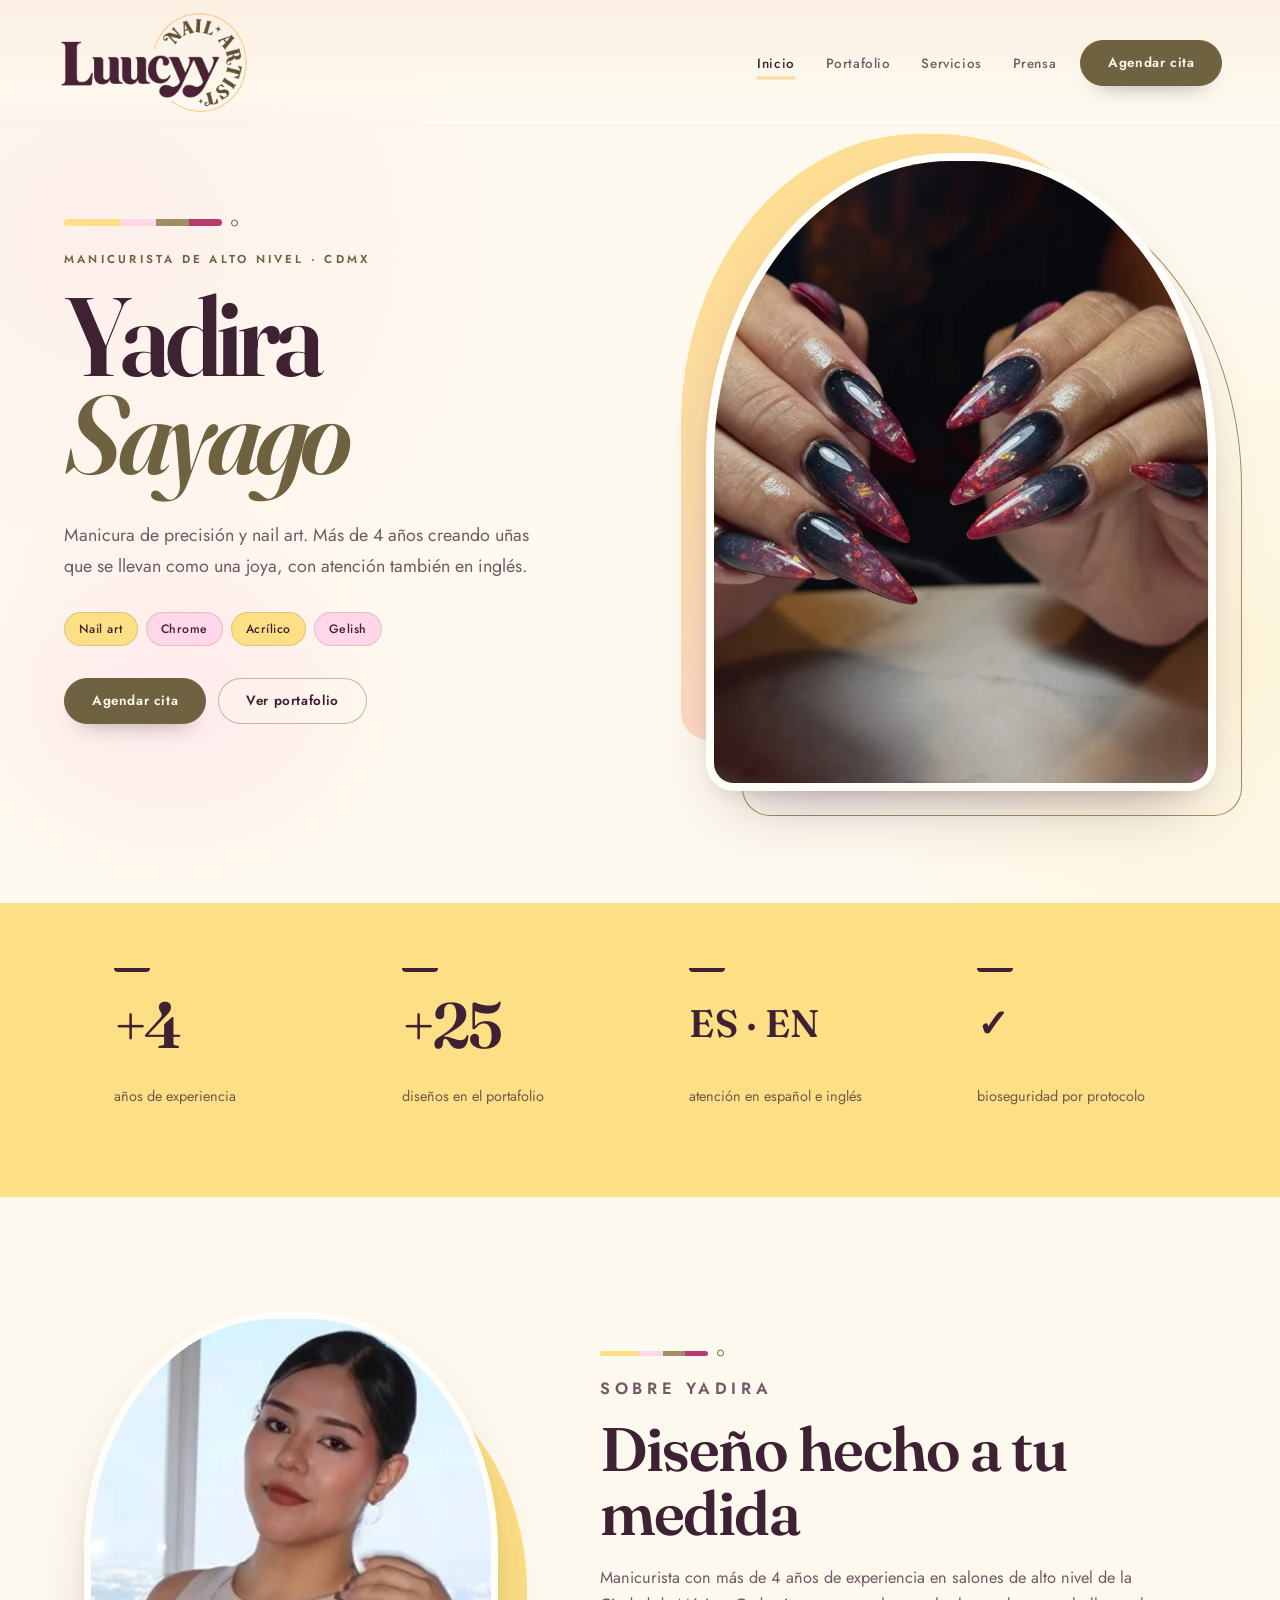
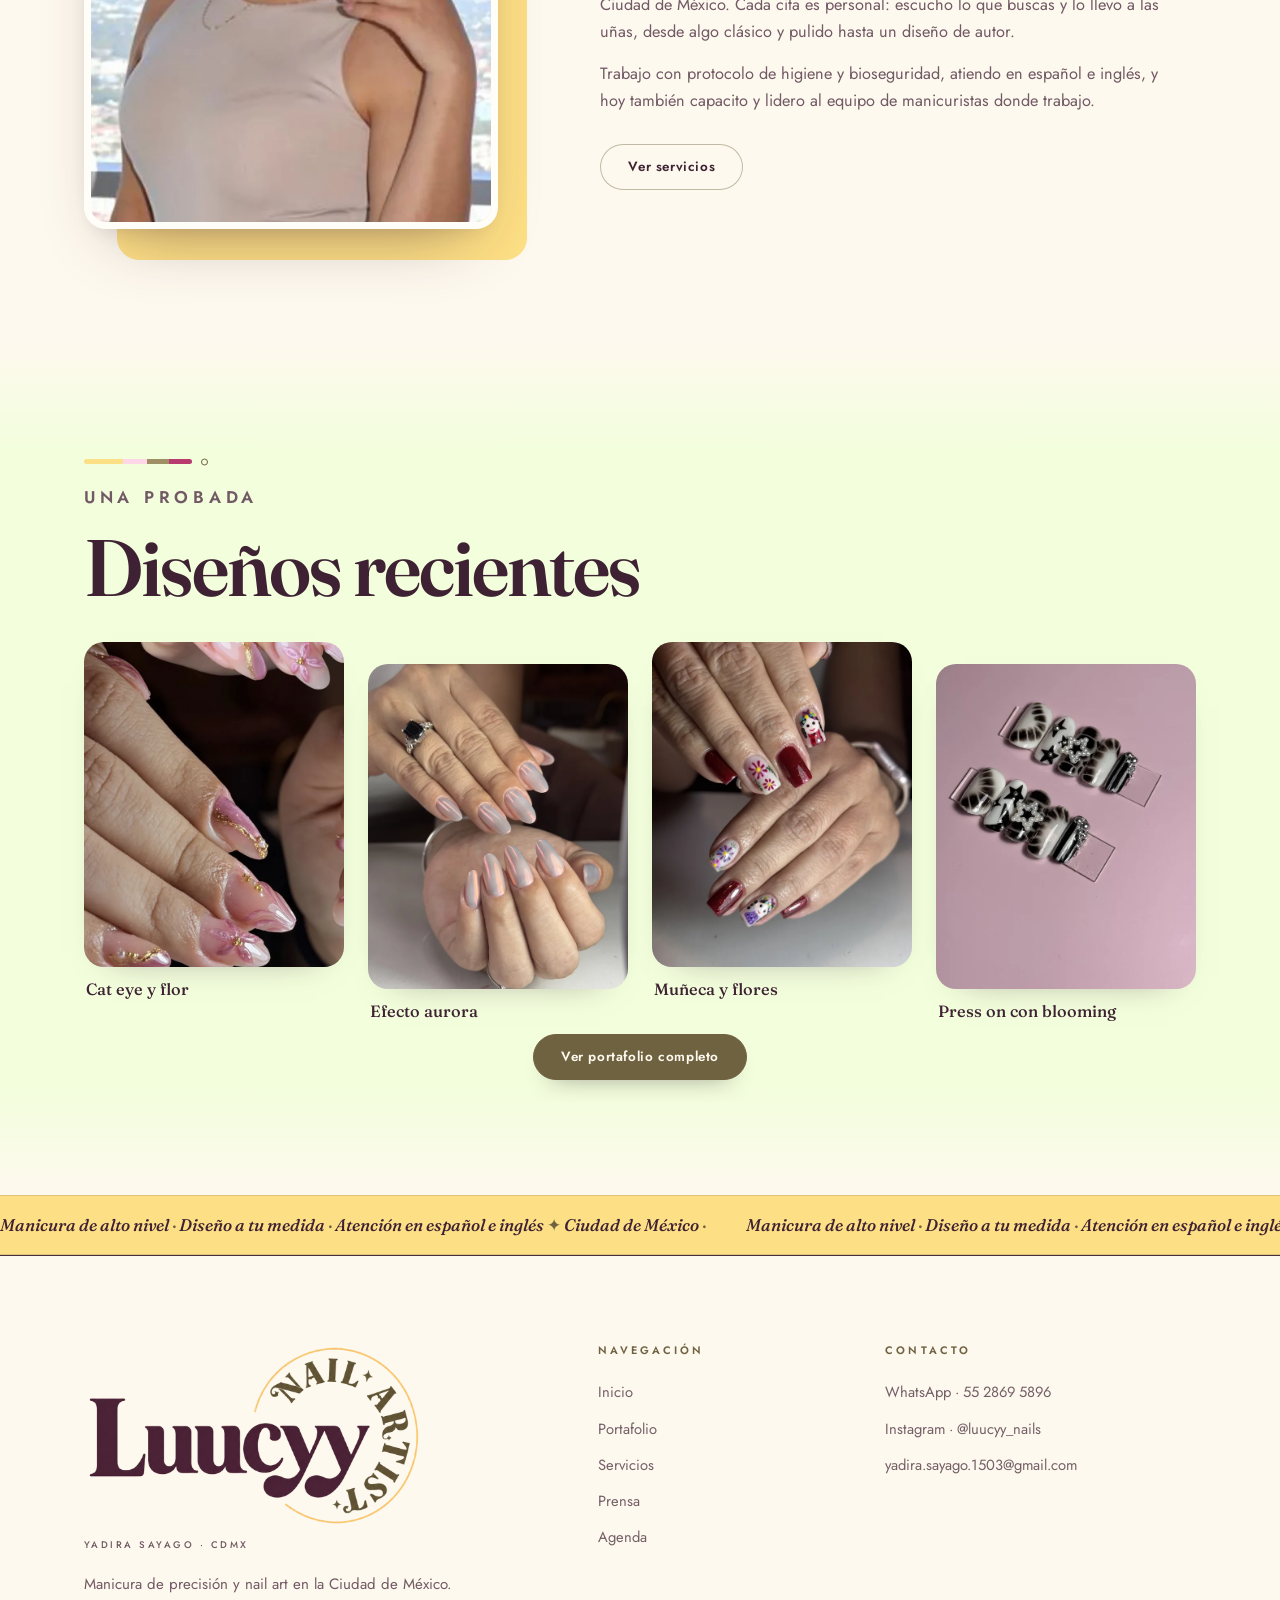
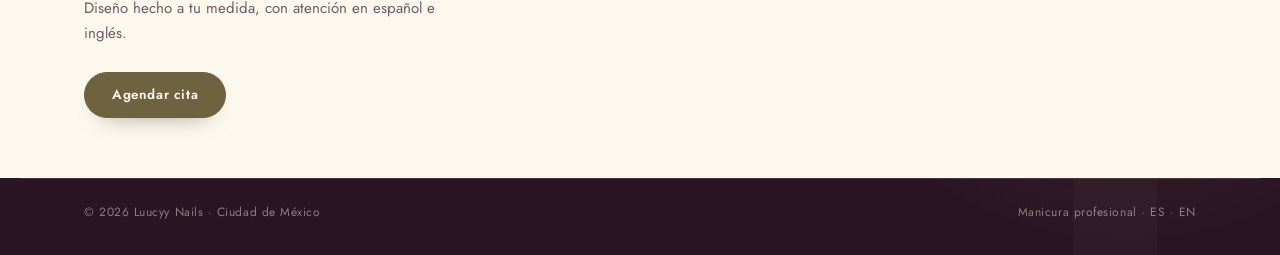
==== commit 83147840: "Update branding and cache busting This commit updates the site metadata, canonical URLs, OG tags, an" ====
--- a/index.html
+++ b/index.html
@@ -8,15 +8,15 @@
 <meta name="robots" content="index,follow,max-image-preview:large">
 <meta name="theme-color" content="#FEF9EE">
 <meta name="color-scheme" content="light">
-<link rel="canonical" href="https://angugo06.github.io/YadiraSayagoManicurista/">
+<link rel="canonical" href="https://angugo06.github.io/LuucyyNailArtist/">
 <link rel="icon" href="assets/img/luucyy-logo-wide.webp?v=6" type="image/webp">
 <meta property="og:type" content="website">
 <meta property="og:locale" content="es_MX">
 <meta property="og:site_name" content="Luucyy Nails">
 <meta property="og:title" content="Luucyy Nails · Yadira Sayago · Manicurista en CDMX">
 <meta property="og:description" content="Manicura de precisión, nail art y diseños a tu medida en la Ciudad de México.">
-<meta property="og:url" content="https://angugo06.github.io/YadiraSayagoManicurista/">
-<meta property="og:image" content="https://angugo06.github.io/YadiraSayagoManicurista/assets/img/hero.jpg">
+<meta property="og:url" content="https://angugo06.github.io/LuucyyNailArtist/">
+<meta property="og:image" content="https://angugo06.github.io/LuucyyNailArtist/assets/img/hero.jpg">
 <meta property="og:image:alt" content="Diseño de uñas creado por Yadira Sayago">
 <meta name="twitter:card" content="summary_large_image">
 <meta name="twitter:title" content="Luucyy Nails · Yadira Sayago">
@@ -24,26 +24,26 @@
 <link rel="preconnect" href="https://fonts.googleapis.com">
 <link rel="preconnect" href="https://fonts.gstatic.com" crossorigin>
 <link href="https://fonts.googleapis.com/css2?family=Fraunces:ital,opsz,wght@0,9..144,400;0,9..144,500;0,9..144,600;0,9..144,700;1,9..144,400;1,9..144,500;1,9..144,600&family=Jost:wght@300;400;500;600&display=swap" rel="stylesheet">
-<link rel="stylesheet" href="assets/styles.css">
+<link rel="stylesheet" href="assets/styles.css?v=7">
 <script type="application/ld+json">
 {
   "@context": "https://schema.org",
   "@graph": [
     {
       "@type": "BeautySalon",
-      "@id": "https://angugo06.github.io/YadiraSayagoManicurista/#business",
+      "@id": "https://angugo06.github.io/LuucyyNailArtist/#business",
       "name": "Luucyy Nails",
       "alternateName": "Luucyy Nail Artist",
       "description": "Manicura de precisión, nail art y diseños personalizados en la Ciudad de México.",
-      "url": "https://angugo06.github.io/YadiraSayagoManicurista/",
-      "logo": "https://angugo06.github.io/YadiraSayagoManicurista/assets/img/luucyy-logo-wide.webp",
-      "image": "https://angugo06.github.io/YadiraSayagoManicurista/assets/img/hero.webp",
+      "url": "https://angugo06.github.io/LuucyyNailArtist/",
+      "logo": "https://angugo06.github.io/LuucyyNailArtist/assets/img/luucyy-logo-wide.webp",
+      "image": "https://angugo06.github.io/LuucyyNailArtist/assets/img/hero.webp",
       "telephone": "+52 55 2869 5896",
       "email": "yadira.sayago.1503@gmail.com",
       "sameAs": ["https://instagram.com/luucyy_nails"],
       "areaServed": {"@type": "City", "name": "Ciudad de México"},
       "knowsLanguage": ["es-MX", "en"],
-      "founder": {"@id": "https://angugo06.github.io/YadiraSayagoManicurista/#yadira"},
+      "founder": {"@id": "https://angugo06.github.io/LuucyyNailArtist/#yadira"},
       "hasOfferCatalog": {
         "@type": "OfferCatalog",
         "name": "Servicios de uñas",
@@ -59,20 +59,20 @@
     },
     {
       "@type": "Person",
-      "@id": "https://angugo06.github.io/YadiraSayagoManicurista/#yadira",
+      "@id": "https://angugo06.github.io/LuucyyNailArtist/#yadira",
       "name": "Yadira Sayago",
       "jobTitle": "Manicurista y nail artist",
       "knowsLanguage": ["es-MX", "en"],
       "sameAs": ["https://instagram.com/luucyy_nails"],
-      "worksFor": {"@id": "https://angugo06.github.io/YadiraSayagoManicurista/#business"}
+      "worksFor": {"@id": "https://angugo06.github.io/LuucyyNailArtist/#business"}
     },
     {
       "@type": "WebSite",
-      "@id": "https://angugo06.github.io/YadiraSayagoManicurista/#website",
-      "url": "https://angugo06.github.io/YadiraSayagoManicurista/",
+      "@id": "https://angugo06.github.io/LuucyyNailArtist/#website",
+      "url": "https://angugo06.github.io/LuucyyNailArtist/",
       "name": "Luucyy Nails",
       "inLanguage": "es-MX",
-      "publisher": {"@id": "https://angugo06.github.io/YadiraSayagoManicurista/#business"}
+      "publisher": {"@id": "https://angugo06.github.io/LuucyyNailArtist/#business"}
     }
   ]
 }
@@ -222,6 +222,6 @@
     </figcaption>
   </figure>
 </dialog>
-<script src="assets/app.js"></script>
+<script src="assets/app.js?v=7"></script>
 </body>
 </html>
--- a/assets/styles.css
+++ b/assets/styles.css
@@ -115,7 +115,7 @@
 .head-block{max-width:720px;margin-bottom:52px}
 .head-block h1,.head-block h2{max-width:760px;margin:14px 0 18px;font-size:clamp(2.7rem,6.6vw,5rem)}
 .head-block p{max-width:610px;color:var(--muted);font-size:1.06rem}
-.band--top{position:relative;overflow:hidden;border-bottom:1px solid rgba(111,98,64,.1)}
+.band--top{position:relative;overflow:hidden}
 .band--top::after{content:"LUUCYY";position:absolute;right:-.04em;bottom:-.2em;z-index:-1;color:rgba(62,34,51,.035);font-family:var(--serif);font-size:clamp(6rem,19vw,15rem);font-weight:700;letter-spacing:-.07em;line-height:.8;pointer-events:none}
 
 /* Home hero */
@@ -134,9 +134,8 @@
 
 /* Brand facts */
 .stats-wrap{max-width:var(--maxw);margin:0 auto;padding:clamp(42px,6vw,66px) clamp(20px,5vw,64px)}
-.stats{display:grid;grid-template-columns:repeat(4,1fr);border-block:1px solid rgba(62,34,51,.18)}
+.stats{display:grid;grid-template-columns:repeat(4,1fr);gap:clamp(20px,3vw,42px)}
 .stat{position:relative;display:flex;min-height:162px;padding:24px clamp(16px,2.4vw,30px);flex-direction:column;background:transparent}
-.stat+.stat{border-left:1px solid rgba(62,34,51,.18)}
 .stat dt{display:flex;align-items:center;min-height:62px;color:var(--ink);font-family:var(--serif);font-size:clamp(2.8rem,5vw,4.2rem);font-weight:600;letter-spacing:-.04em;line-height:1}
 .stat.txt dt{font-size:clamp(1.8rem,3vw,2.7rem);letter-spacing:.01em}
 .stat dd{max-width:190px;margin-top:auto;padding-top:16px;color:rgba(62,34,51,.72);font-size:.9rem;line-height:1.45}
@@ -161,10 +160,10 @@
 .cell{min-width:0;transition:opacity .3s ease,transform .3s ease}
 .cell[hidden]{display:none}
 .tile{margin:0;cursor:zoom-in;transition:transform .35s cubic-bezier(.2,.7,.2,1)}
-.tile img{width:100%;aspect-ratio:4/5;object-fit:cover;border:1px solid var(--line);border-radius:20px;background:var(--petal);box-shadow:0 14px 34px -28px rgba(62,34,51,.6);color:transparent;font-size:0;transition:border-radius .35s ease,box-shadow .35s ease}
+.tile img{width:100%;height:auto;max-height:none;aspect-ratio:4/5;object-fit:cover;border:0;border-radius:20px;background:var(--petal);box-shadow:0 14px 34px -28px rgba(62,34,51,.6);color:transparent;font-size:0;transition:border-radius .35s ease,box-shadow .35s ease}
 .tile figcaption{margin-top:12px;padding-left:2px;color:var(--ink);font-family:var(--serif);font-size:1.02rem;font-weight:500;line-height:1.3}
 .tile:hover{transform:translateY(-7px)}
-.tile:hover img{border-color:var(--olive);border-radius:34px 20px 34px 20px;box-shadow:var(--shadow-photo)}
+.tile:hover img{border-radius:34px 20px 34px 20px;box-shadow:var(--shadow-photo)}
 .tile:focus-visible{outline:none}
 .tile:focus-visible img{outline:3px solid var(--ink);outline-offset:4px;border-radius:34px 20px 34px 20px}
 .teaser-grid .cell:nth-child(even){transform:translateY(22px)}
@@ -283,8 +282,6 @@
   .hero-copy{max-width:680px}
   .hero-visual{width:min(86%,470px);margin:0 auto;justify-self:center}
   .stats{grid-template-columns:repeat(2,1fr)}
-  .stat:nth-child(3){border-left:0}
-  .stat:nth-child(n+3){border-top:1px solid rgba(62,34,51,.18)}
   .about{grid-template-columns:1fr;gap:64px}
   .about-photo{width:min(82%,390px);justify-self:start;margin-left:7%}
   .teaser-grid{grid-template-columns:repeat(2,1fr)}
@@ -329,7 +326,6 @@
   .links.open{top:100px}
   .hero-cta .btn{width:100%}
   .stats{grid-template-columns:1fr}
-  .stat+.stat{border-top:1px solid rgba(62,34,51,.18);border-left:0}
   .stat{min-height:138px}
   .press-shots{grid-template-columns:1fr}
   .contact-row a{font-size:.86rem}
